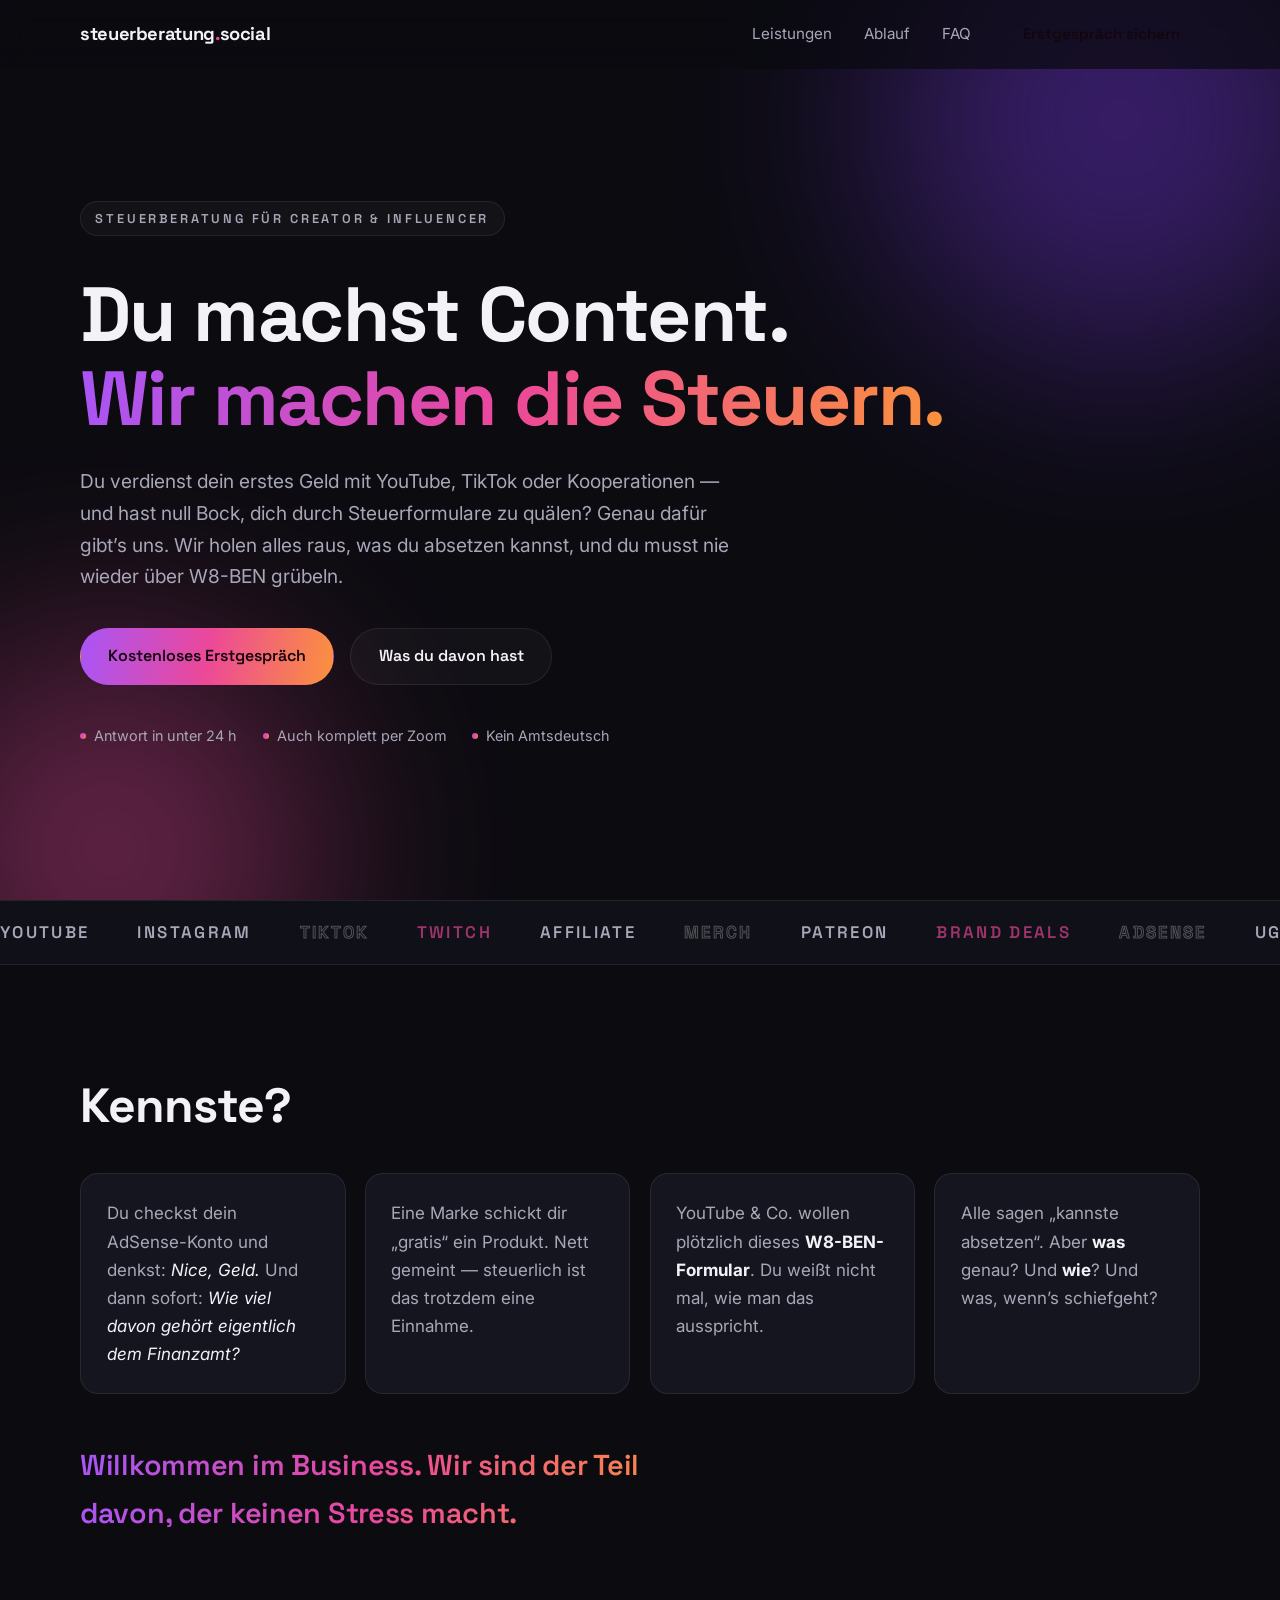
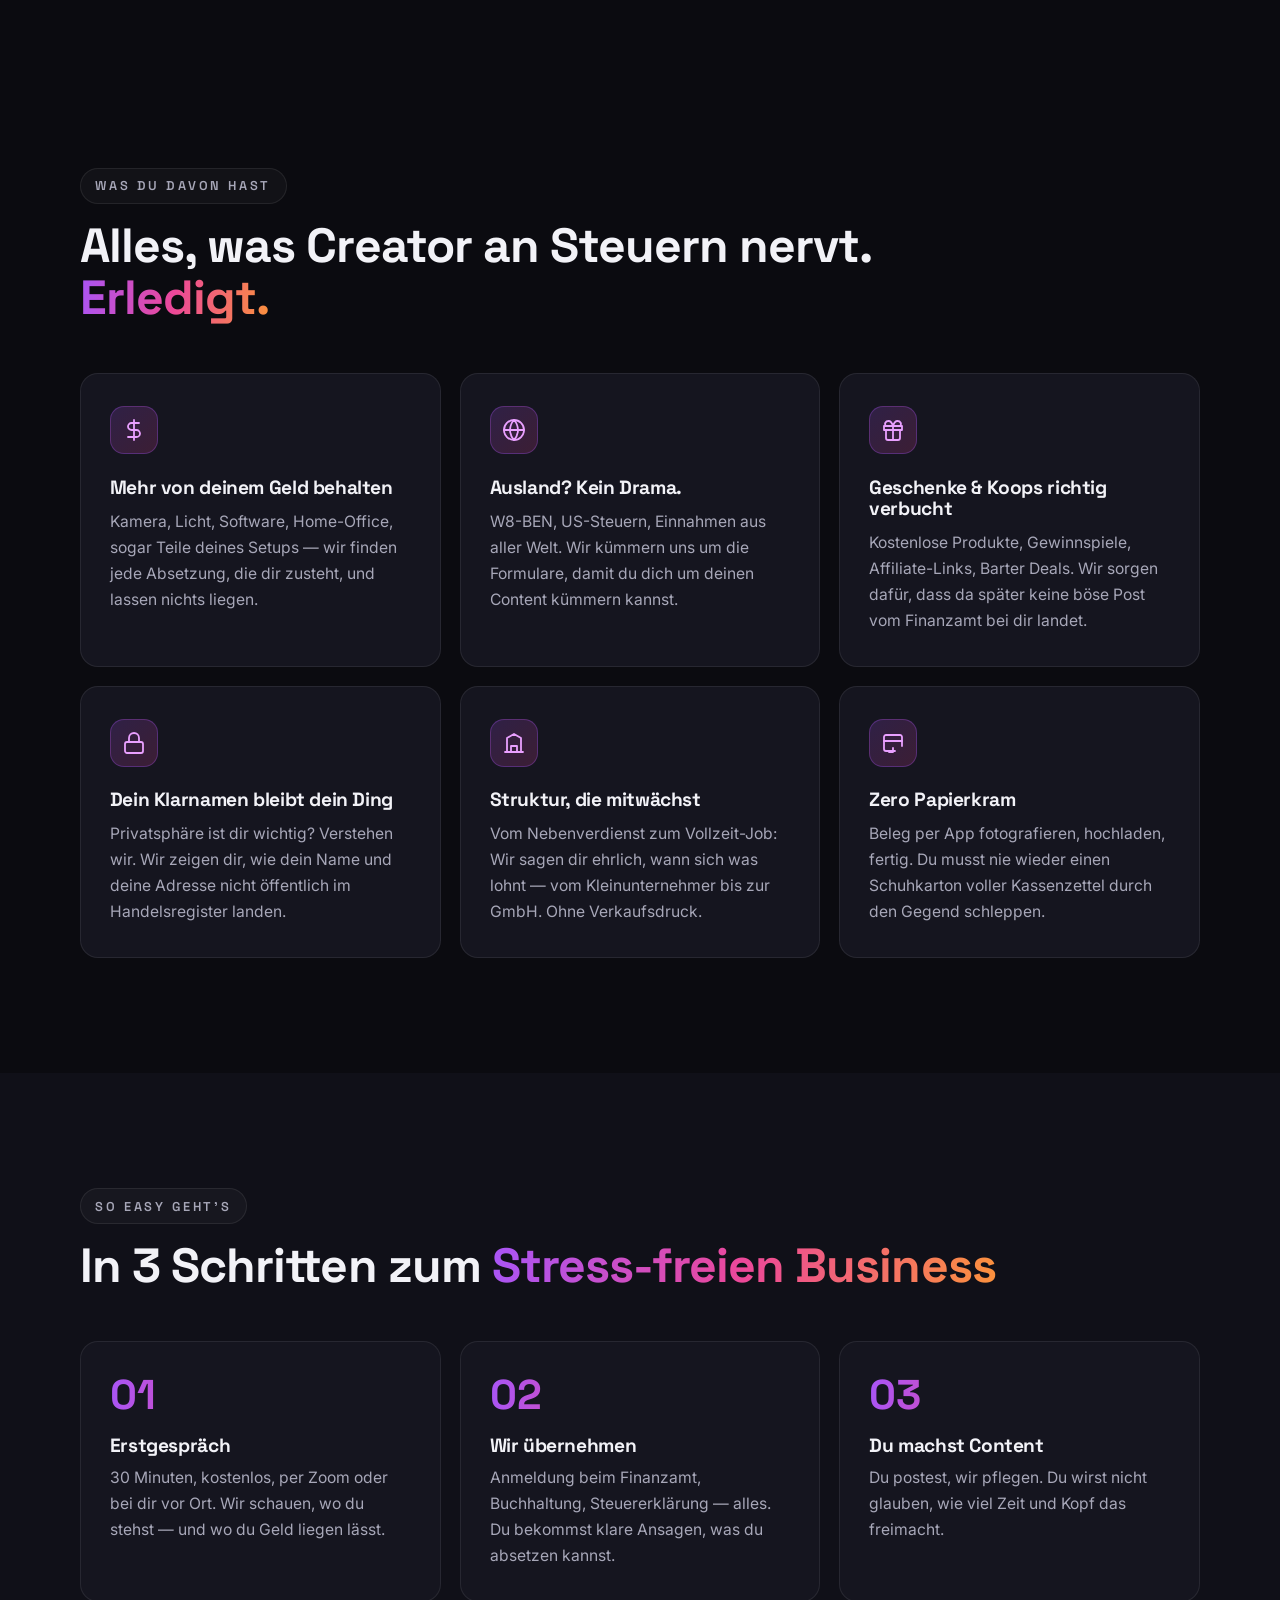
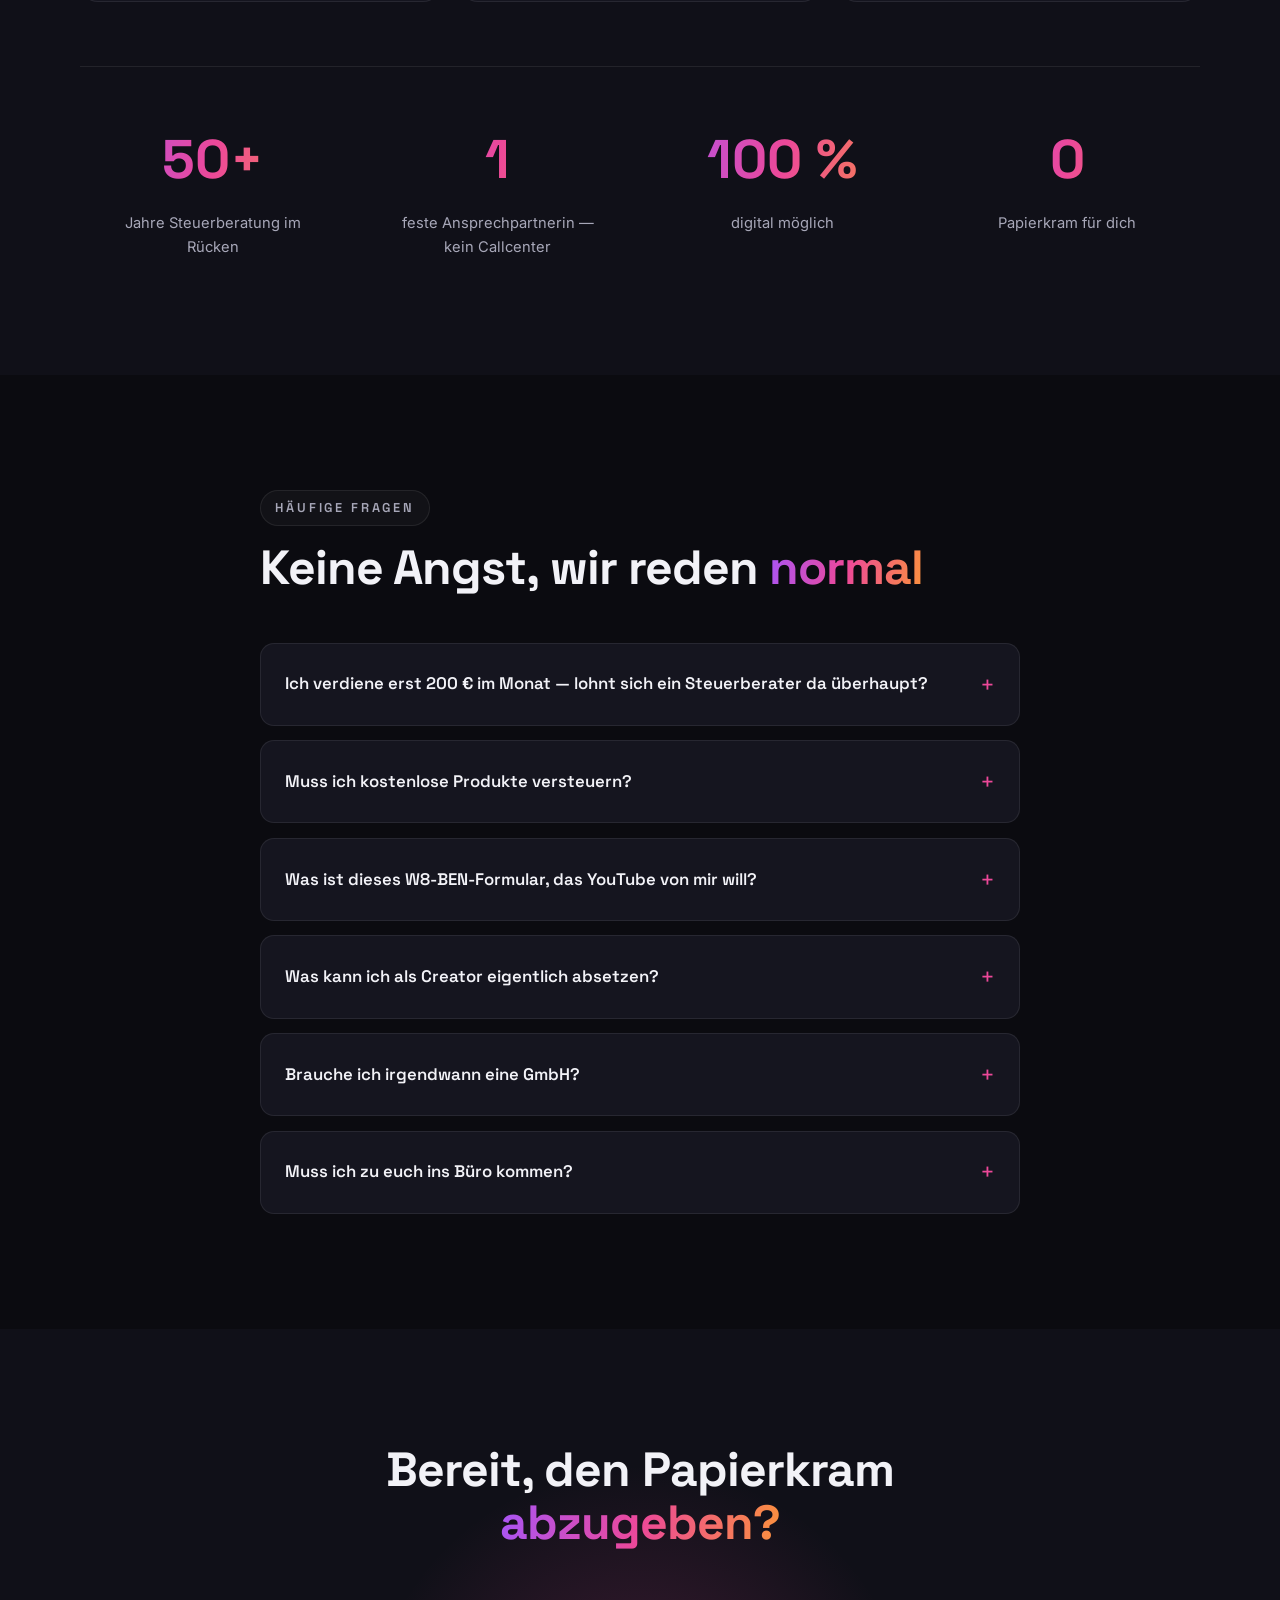
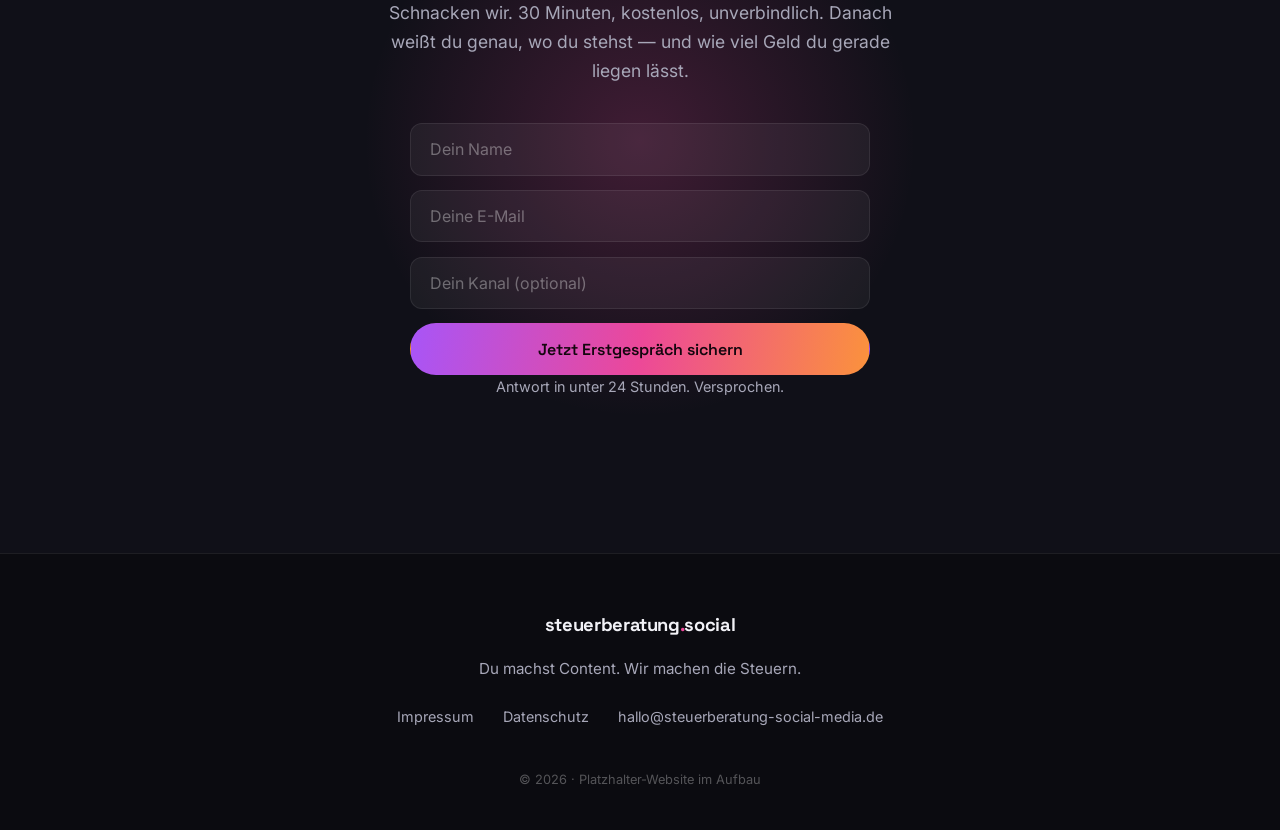
==== index.html @ efab1589 "Rewrite: moderne Landingpage für Creator-Steuerberatung (HTML/CSS/JS)" ====
<!DOCTYPE html>
<html lang="de">
<head>
  <meta charset="UTF-8">
  <meta name="viewport" content="width=device-width, initial-scale=1.0">
  <title>Steuerberatung für Creator & Influencer — steuerberatung.social</title>
  <meta name="description" content="Du machst Content, wir machen die Steuern. Steuerberatung für Influencer & Creator: Absetzungen, W8-BEN, Kooperationen, Geschenke — digital, ohne Amtsdeutsch.">
  <link rel="preconnect" href="https://fonts.googleapis.com">
  <link rel="preconnect" href="https://fonts.gstatic.com" crossorigin>
  <link href="https://fonts.googleapis.com/css2?family=Space+Grotesk:wght@400;500;600;700&family=Inter:wght@400;500;600&display=swap" rel="stylesheet">
  <link rel="stylesheet" href="css/style.css">
</head>
<body>

  <!-- ============ NAV ============ -->
  <header class="nav" id="top">
    <div class="container nav__inner">
      <a class="nav__logo" href="#top">steuerberatung<span class="dot">.</span>social</a>
      <nav class="nav__links" id="navLinks">
        <a href="#leistungen">Leistungen</a>
        <a href="#ablauf">Ablauf</a>
        <a href="#faq">FAQ</a>
        <a href="#kontakt" class="btn btn--small">Erstgespräch sichern</a>
      </nav>
      <button class="nav__burger" id="burger" aria-label="Menü öffnen" aria-expanded="false">
        <span></span><span></span><span></span>
      </button>
    </div>
  </header>

  <!-- ============ HERO ============ -->
  <section class="hero">
    <div class="hero__glow hero__glow--1" aria-hidden="true"></div>
    <div class="hero__glow hero__glow--2" aria-hidden="true"></div>
    <div class="container hero__inner">
      <p class="eyebrow reveal">Steuerberatung für Creator & Influencer</p>
      <h1 class="reveal" data-delay="1">Du machst Content.<br><span class="grad">Wir machen die Steuern.</span></h1>
      <p class="hero__sub reveal" data-delay="2">
        Du verdienst dein erstes Geld mit YouTube, TikTok oder Kooperationen — und hast null Bock,
        dich durch Steuerformulare zu quälen? Genau dafür gibt’s uns. Wir holen alles raus, was du
        absetzen kannst, und du musst nie wieder über W8-BEN grübeln.
      </p>
      <div class="hero__cta reveal" data-delay="3">
        <a href="#kontakt" class="btn btn--primary">Kostenloses Erstgespräch</a>
        <a href="#leistungen" class="btn btn--ghost">Was du davon hast</a>
      </div>
      <ul class="hero__trust reveal" data-delay="4">
        <li>Antwort in unter 24 h</li>
        <li>Auch komplett per Zoom</li>
        <li>Kein Amtsdeutsch</li>
      </ul>
    </div>
  </section>

  <!-- ============ MARQUEE ============ -->
  <div class="marquee" aria-hidden="true">
    <div class="marquee__track">
      <span>YouTube</span><span>Instagram</span><span>TikTok</span><span>Twitch</span><span>Affiliate</span><span>Merch</span><span>Patreon</span><span>Brand Deals</span><span>AdSense</span><span>UGC</span>
      <span>YouTube</span><span>Instagram</span><span>TikTok</span><span>Twitch</span><span>Affiliate</span><span>Merch</span><span>Patreon</span><span>Brand Deals</span><span>AdSense</span><span>UGC</span>
    </div>
  </div>

  <!-- ============ PAIN ============ -->
  <section class="section pain">
    <div class="container">
      <h2 class="reveal">Kennste?</h2>
      <div class="pain__grid">
        <div class="pain__item reveal">
          <p>Du checkst dein AdSense-Konto und denkst: <em>Nice, Geld.</em> Und dann sofort: <em>Wie viel davon gehört eigentlich dem Finanzamt?</em></p>
        </div>
        <div class="pain__item reveal" data-delay="1">
          <p>Eine Marke schickt dir „gratis“ ein Produkt. Nett gemeint — steuerlich ist das trotzdem eine Einnahme.</p>
        </div>
        <div class="pain__item reveal" data-delay="2">
          <p>YouTube & Co. wollen plötzlich dieses <strong>W8-BEN-Formular</strong>. Du weißt nicht mal, wie man das ausspricht.</p>
        </div>
        <div class="pain__item reveal" data-delay="3">
          <p>Alle sagen „kannste absetzen“. Aber <strong>was</strong> genau? Und <strong>wie</strong>? Und was, wenn’s schiefgeht?</p>
        </div>
      </div>
      <p class="pain__punch reveal">Willkommen im Business. Wir sind der Teil davon, der keinen Stress macht.</p>
    </div>
  </section>

  <!-- ============ LEISTUNGEN ============ -->
  <section class="section" id="leistungen">
    <div class="container">
      <p class="eyebrow reveal">Was du davon hast</p>
      <h2 class="reveal">Alles, was Creator an Steuern nervt.<br><span class="grad">Erledigt.</span></h2>
      <div class="cards">
        <article class="card reveal">
          <div class="card__icon">
            <svg viewBox="0 0 24 24" fill="none" stroke="currentColor" stroke-width="1.8" stroke-linecap="round" stroke-linejoin="round"><path d="M12 2v20M17 5H9.5a3.5 3.5 0 0 0 0 7h5a3.5 3.5 0 0 1 0 7H6"/></svg>
          </div>
          <h3>Mehr von deinem Geld behalten</h3>
          <p>Kamera, Licht, Software, Home-Office, sogar Teile deines Setups — wir finden jede Absetzung, die dir zusteht, und lassen nichts liegen.</p>
        </article>
        <article class="card reveal" data-delay="1">
          <div class="card__icon">
            <svg viewBox="0 0 24 24" fill="none" stroke="currentColor" stroke-width="1.8" stroke-linecap="round" stroke-linejoin="round"><circle cx="12" cy="12" r="10"/><path d="M2 12h20M12 2a15.3 15.3 0 0 1 4 10 15.3 15.3 0 0 1-4 10 15.3 15.3 0 0 1-4-10 15.3 15.3 0 0 1 4-10z"/></svg>
          </div>
          <h3>Ausland? Kein Drama.</h3>
          <p>W8-BEN, US-Steuern, Einnahmen aus aller Welt. Wir kümmern uns um die Formulare, damit du dich um deinen Content kümmern kannst.</p>
        </article>
        <article class="card reveal" data-delay="2">
          <div class="card__icon">
            <svg viewBox="0 0 24 24" fill="none" stroke="currentColor" stroke-width="1.8" stroke-linecap="round" stroke-linejoin="round"><rect x="3" y="8" width="18" height="4"/><path d="M5 12v8a2 2 0 0 0 2 2h10a2 2 0 0 0 2-2v-8M12 8v13M12 8s-1.5-5-4.5-5S3 6 5 8h7zM12 8s1.5-5 4.5-5S21 6 19 8h-7z"/></svg>
          </div>
          <h3>Geschenke & Koops richtig verbucht</h3>
          <p>Kostenlose Produkte, Gewinnspiele, Affiliate-Links, Barter Deals. Wir sorgen dafür, dass da später keine böse Post vom Finanzamt bei dir landet.</p>
        </article>
        <article class="card reveal" data-delay="1">
          <div class="card__icon">
            <svg viewBox="0 0 24 24" fill="none" stroke="currentColor" stroke-width="1.8" stroke-linecap="round" stroke-linejoin="round"><rect x="3" y="11" width="18" height="11" rx="2"/><path d="M7 11V7a5 5 0 0 1 10 0v4"/></svg>
          </div>
          <h3>Dein Klarnamen bleibt dein Ding</h3>
          <p>Privatsphäre ist dir wichtig? Verstehen wir. Wir zeigen dir, wie dein Name und deine Adresse nicht öffentlich im Handelsregister landen.</p>
        </article>
        <article class="card reveal" data-delay="2">
          <div class="card__icon">
            <svg viewBox="0 0 24 24" fill="none" stroke="currentColor" stroke-width="1.8" stroke-linecap="round" stroke-linejoin="round"><path d="M3 21h18M5 21V7l7-4 7 4v14M9 21v-6h6v6"/></svg>
          </div>
          <h3>Struktur, die mitwächst</h3>
          <p>Vom Nebenverdienst zum Vollzeit-Job: Wir sagen dir ehrlich, wann sich was lohnt — vom Kleinunternehmer bis zur GmbH. Ohne Verkaufsdruck.</p>
        </article>
        <article class="card reveal" data-delay="3">
          <div class="card__icon">
            <svg viewBox="0 0 24 24" fill="none" stroke="currentColor" stroke-width="1.8" stroke-linecap="round" stroke-linejoin="round"><path d="M21 15V6a2 2 0 0 0-2-2H5a2 2 0 0 0-2 2v12a2 2 0 0 0 2 2h9"/><path d="M3 10h18M8 21h4M12 17v4"/></svg>
          </div>
          <h3>Zero Papierkram</h3>
          <p>Beleg per App fotografieren, hochladen, fertig. Du musst nie wieder einen Schuhkarton voller Kassenzettel durch den Gegend schleppen.</p>
        </article>
      </div>
    </div>
  </section>

  <!-- ============ ABLAUF ============ -->
  <section class="section section--alt" id="ablauf">
    <div class="container">
      <p class="eyebrow reveal">So easy geht’s</p>
      <h2 class="reveal">In 3 Schritten zum <span class="grad">Stress-freien Business</span></h2>
      <div class="steps">
        <div class="step reveal">
          <span class="step__num">01</span>
          <h3>Erstgespräch</h3>
          <p>30 Minuten, kostenlos, per Zoom oder bei dir vor Ort. Wir schauen, wo du stehst — und wo du Geld liegen lässt.</p>
        </div>
        <div class="step reveal" data-delay="1">
          <span class="step__num">02</span>
          <h3>Wir übernehmen</h3>
          <p>Anmeldung beim Finanzamt, Buchhaltung, Steuererklärung — alles. Du bekommst klare Ansagen, was du absetzen kannst.</p>
        </div>
        <div class="step reveal" data-delay="2">
          <span class="step__num">03</span>
          <h3>Du machst Content</h3>
          <p>Du postest, wir pflegen. Du wirst nicht glauben, wie viel Zeit und Kopf das freimacht.</p>
        </div>
      </div>
      <div class="stats reveal">
        <div class="stat"><span class="stat__num">50+</span><span class="stat__label">Jahre Steuerberatung im Rücken</span></div>
        <div class="stat"><span class="stat__num">1</span><span class="stat__label">feste Ansprechpartnerin — kein Callcenter</span></div>
        <div class="stat"><span class="stat__num">100&nbsp;%</span><span class="stat__label">digital möglich</span></div>
        <div class="stat"><span class="stat__num">0</span><span class="stat__label">Papierkram für dich</span></div>
      </div>
    </div>
  </section>

  <!-- ============ FAQ ============ -->
  <section class="section" id="faq">
    <div class="container container--narrow">
      <p class="eyebrow reveal">Häufige Fragen</p>
      <h2 class="reveal">Keine Angst, wir reden <span class="grad">normal</span></h2>
      <div class="faq">
        <details class="faq__item reveal">
          <summary>Ich verdiene erst 200&nbsp;€ im Monat — lohnt sich ein Steuerberater da überhaupt?</summary>
          <div class="faq__answer"><p>Ehrlich? Wenn’s nur ums Geld geht: noch nicht zwingend. Aber genau JETZT legst du die Basis — was Einnahme ist, was du absetzt, wie du Belege sammelst. Die meisten zahlen später teuer für Fehler aus der Anfangszeit. Im kostenlosen Erstgespräch sagen wir dir, ob es sich für dich lohnt. Versprochen: kein Verkaufsdruck.</p></div>
        </details>
        <details class="faq__item reveal" data-delay="1">
          <summary>Muss ich kostenlose Produkte versteuern?</summary>
          <div class="faq__answer"><p>Kurze Antwort: Ja, oft. Was dir Marken schicken, ist steuerlich meist eine Einnahme — auch wenn kein Geld geflossen ist. Wie du das sauber verbuchst und welche Deals du so gestaltest, dass du drum herumkommst, ist genau unser Job.</p></div>
        </details>
        <details class="faq__item reveal" data-delay="2">
          <summary>Was ist dieses W8-BEN-Formular, das YouTube von mir will?</summary>
          <div class="faq__answer"><p>Ein US-Steuerformular, damit dir in den USA nicht zu viel Steuern auf deine Einnahmen abgezogen werden. Klingt kompliziert, ist es auch — zumindest einmal. Danach erledigen wir das für dich. Du musst nie wieder dran denken.</p></div>
        </details>
        <details class="faq__item reveal" data-delay="3">
          <summary>Was kann ich als Creator eigentlich absetzen?</summary>
          <div class="faq__answer"><p>Mehr als du denkst: Kamera, Mikro, Licht, PC, Software, Handyvertrag, Home-Office, Weiterbildungen, Fahrten zu Shootings, teils sogar Outfits und Reisen, wenn sie fürs Business sind. Wir sagen dir, was geht — und legen es so an, dass es bei einer Prüfung standhält.</p></div>
        </details>
        <details class="faq__item reveal" data-delay="4">
          <summary>Brauche ich irgendwann eine GmbH?</summary>
          <div class="faq__answer"><p>Kommt drauf an. Ab einem bestimmten Gewinn spart eine GmbH richtig Steuern — davor ist sie nur teuerer Verwaltungsaufwand. Wir rechnen das für dich durch und sagen dir ehrlich, wann der Zeitpunkt gekommen ist. Keine Panik, kein Overengineering.</p></div>
        </details>
        <details class="faq__item reveal" data-delay="5">
          <summary>Muss ich zu euch ins Büro kommen?</summary>
          <div class="faq__answer"><p>Nö. Alles läuft digital: Video-Calls, App, Uploads. Wenn du persönlich reden willst, gerne — per Zoom oder bei einem Kaffee. Wie es dir am liebsten ist.</p></div>
        </details>
      </div>
    </div>
  </section>

  <!-- ============ CTA ============ -->
  <section class="section cta" id="kontakt">
    <div class="cta__glow" aria-hidden="true"></div>
    <div class="container container--narrow cta__inner">
      <h2 class="reveal">Bereit, den Papierkram <span class="grad">abzugeben?</span></h2>
      <p class="reveal" data-delay="1">Schnacken wir. 30 Minuten, kostenlos, unverbindlich. Danach weißt du genau, wo du stehst — und wie viel Geld du gerade liegen lässt.</p>
      <form class="cta__form reveal" data-delay="2" action="#" method="post">
        <input type="text" name="name" placeholder="Dein Name" required>
        <input type="email" name="email" placeholder="Deine E-Mail" required>
        <input type="text" name="kanal" placeholder="Dein Kanal (optional)">
        <button type="submit" class="btn btn--primary btn--full">Jetzt Erstgespräch sichern</button>
      </form>
      <p class="cta__micro reveal" data-delay="3">Antwort in unter 24 Stunden. Versprochen.</p>
    </div>
  </section>

  <!-- ============ FOOTER ============ -->
  <footer class="footer">
    <div class="container footer__inner">
      <a class="nav__logo" href="#top">steuerberatung<span class="dot">.</span>social</a>
      <p class="footer__tag">Du machst Content. Wir machen die Steuern.</p>
      <nav class="footer__links">
        <a href="impressum.html">Impressum</a>
        <a href="datenschutz.html">Datenschutz</a>
        <a href="mailto:hallo@steuerberatung-social-media.de">hallo@steuerberatung-social-media.de</a>
      </nav>
      <p class="footer__note">© 2026 · Platzhalter-Website im Aufbau</p>
    </div>
  </footer>

  <script src="js/main.js"></script>
</body>
</html>
---- css/style.css ----
/* ============================================================
   steuerberatung.social — Dark, modern, creator-focused
   ============================================================ */

:root {
  --bg: #0b0b10;
  --bg-alt: #101018;
  --surface: #15151f;
  --border: rgba(255, 255, 255, 0.08);
  --text: #f2f2f7;
  --text-dim: #a7a7b8;
  --grad: linear-gradient(100deg, #a855f7 0%, #ec4899 50%, #fb923c 100%);
  --radius: 18px;
  --font-display: "Space Grotesk", system-ui, sans-serif;
  --font-body: "Inter", system-ui, sans-serif;
}

* { margin: 0; padding: 0; box-sizing: border-box; }

html { scroll-behavior: smooth; }

body {
  background: var(--bg);
  color: var(--text);
  font-family: var(--font-body);
  font-size: 1.0625rem;
  line-height: 1.65;
  -webkit-font-smoothing: antialiased;
  overflow-x: hidden;
}

h1, h2, h3 {
  font-family: var(--font-display);
  line-height: 1.1;
  letter-spacing: -0.02em;
}

img, svg { display: block; }
a { color: inherit; }

.container {
  width: min(1120px, 92%);
  margin-inline: auto;
}

.container--narrow {
  width: min(760px, 92%);
}

.section {
  padding: clamp(4.5rem, 9vw, 8rem) 0;
  position: relative;
}

.section--alt { background: var(--bg-alt); }

.eyebrow {
  display: inline-block;
  font-family: var(--font-display);
  font-size: 0.8rem;
  font-weight: 600;
  text-transform: uppercase;
  letter-spacing: 0.22em;
  color: var(--text-dim);
  margin-bottom: 1rem;
  padding: 0.4rem 0.9rem;
  border: 1px solid var(--border);
  border-radius: 999px;
  background: rgba(255, 255, 255, 0.03);
}

h2 {
  font-size: clamp(1.9rem, 4.5vw, 3rem);
  margin-bottom: 3rem;
}

.grad {
  background: var(--grad);
  -webkit-background-clip: text;
  background-clip: text;
  color: transparent;
}

/* ---------- Buttons ---------- */

.btn {
  display: inline-flex;
  align-items: center;
  justify-content: center;
  font-family: var(--font-display);
  font-weight: 600;
  font-size: 1rem;
  text-decoration: none;
  padding: 0.9rem 1.7rem;
  border-radius: 999px;
  border: 1px solid transparent;
  cursor: pointer;
  transition: transform 0.25s ease, box-shadow 0.25s ease, background 0.25s ease;
  white-space: nowrap;
}

.btn--primary {
  background: var(--grad);
  color: #14060e;
}

.btn--primary:hover {
  transform: translateY(-2px);
  box-shadow: 0 10px 32px rgba(236, 72, 153, 0.35);
}

.btn--ghost {
  border-color: var(--border);
  color: var(--text);
  background: rgba(255, 255, 255, 0.03);
}

.btn--ghost:hover {
  border-color: rgba(255, 255, 255, 0.25);
  transform: translateY(-2px);
}

.btn--small {
  padding: 0.55rem 1.2rem;
  font-size: 0.9rem;
}

.btn--full { width: 100%; }

/* ---------- Nav ---------- */

.nav {
  position: fixed;
  inset: 0 0 auto 0;
  z-index: 100;
  backdrop-filter: blur(14px);
  -webkit-backdrop-filter: blur(14px);
  background: rgba(11, 11, 16, 0.72);
  border-bottom: 1px solid transparent;
  transition: border-color 0.3s ease;
}

.nav.scrolled { border-bottom-color: var(--border); }

.nav__inner {
  display: flex;
  align-items: center;
  justify-content: space-between;
  height: 68px;
}

.nav__logo {
  font-family: var(--font-display);
  font-weight: 700;
  font-size: 1.15rem;
  text-decoration: none;
  letter-spacing: -0.02em;
}

.nav__logo .dot { color: #ec4899; }

.nav__links {
  display: flex;
  align-items: center;
  gap: 2rem;
}

.nav__links a {
  text-decoration: none;
  color: var(--text-dim);
  font-size: 0.95rem;
  transition: color 0.2s ease;
}

.nav__links a:hover { color: var(--text); }

.nav__links a.btn { color: #14060e; }
.nav__links a.btn:hover { color: #14060e; }

.nav__burger {
  display: none;
  flex-direction: column;
  gap: 5px;
  background: none;
  border: 0;
  cursor: pointer;
  padding: 8px;
}

.nav__burger span {
  width: 24px;
  height: 2px;
  background: var(--text);
  border-radius: 2px;
  transition: transform 0.3s ease, opacity 0.3s ease;
}

.nav__burger.open span:nth-child(1) { transform: translateY(7px) rotate(45deg); }
.nav__burger.open span:nth-child(2) { opacity: 0; }
.nav__burger.open span:nth-child(3) { transform: translateY(-7px) rotate(-45deg); }

/* ---------- Hero ---------- */

.hero {
  min-height: 100svh;
  display: flex;
  align-items: center;
  position: relative;
  padding: 8rem 0 5rem;
  overflow: hidden;
}

.hero__glow {
  position: absolute;
  border-radius: 50%;
  filter: blur(110px);
  opacity: 0.4;
  pointer-events: none;
  animation: float 14s ease-in-out infinite alternate;
}

.hero__glow--1 {
  width: 480px;
  height: 480px;
  background: #7c3aed;
  top: -120px;
  right: -80px;
}

.hero__glow--2 {
  width: 420px;
  height: 420px;
  background: #ec4899;
  bottom: -160px;
  left: -100px;
  animation-delay: -7s;
}

@keyframes float {
  from { transform: translate(0, 0) scale(1); }
  to   { transform: translate(40px, -40px) scale(1.12); }
}

.hero__inner { position: relative; }

.hero h1 {
  font-size: clamp(2.6rem, 7vw, 4.8rem);
  margin: 1.2rem 0 1.6rem;
}

.hero__sub {
  max-width: 56ch;
  color: var(--text-dim);
  font-size: clamp(1.05rem, 2vw, 1.2rem);
  margin-bottom: 2.2rem;
}

.hero__cta {
  display: flex;
  flex-wrap: wrap;
  gap: 1rem;
  margin-bottom: 2.4rem;
}

.hero__trust {
  display: flex;
  flex-wrap: wrap;
  gap: 0.6rem 1.6rem;
  list-style: none;
  color: var(--text-dim);
  font-size: 0.9rem;
}

.hero__trust li {
  display: flex;
  align-items: center;
  gap: 0.5rem;
}

.hero__trust li::before {
  content: "";
  width: 6px;
  height: 6px;
  border-radius: 50%;
  background: var(--grad);
  flex-shrink: 0;
}

/* ---------- Marquee ---------- */

.marquee {
  border-block: 1px solid var(--border);
  padding: 1.1rem 0;
  overflow: hidden;
  background: var(--bg-alt);
}

.marquee__track {
  display: flex;
  gap: 3rem;
  width: max-content;
  animation: scroll 28s linear infinite;
}

.marquee__track span {
  font-family: var(--font-display);
  font-weight: 600;
  font-size: 1.05rem;
  text-transform: uppercase;
  letter-spacing: 0.14em;
  color: var(--text-dim);
  white-space: nowrap;
}

.marquee__track span:nth-child(3n) { color: transparent; -webkit-text-stroke: 1px rgba(255, 255, 255, 0.28); }
.marquee__track span:nth-child(4n) { color: rgba(236, 72, 153, 0.65); -webkit-text-stroke: 0; }

@keyframes scroll {
  to { transform: translateX(-50%); }
}

/* ---------- Pain ---------- */

.pain h2 { margin-bottom: 2.5rem; }

.pain__grid {
  display: grid;
  grid-template-columns: repeat(auto-fit, minmax(260px, 1fr));
  gap: 1.2rem;
}

.pain__item {
  background: var(--surface);
  border: 1px solid var(--border);
  border-radius: var(--radius);
  padding: 1.6rem;
  transition: transform 0.3s ease, border-color 0.3s ease;
}

.pain__item:hover {
  transform: translateY(-4px);
  border-color: rgba(236, 72, 153, 0.35);
}

.pain__item p { color: var(--text-dim); }
.pain__item em { color: var(--text); font-style: italic; }
.pain__item strong { color: var(--text); }

.pain__punch {
  margin-top: 3rem;
  font-family: var(--font-display);
  font-size: clamp(1.3rem, 3vw, 1.8rem);
  font-weight: 600;
  letter-spacing: -0.01em;
  max-width: 32ch;
  background: var(--grad);
  -webkit-background-clip: text;
  background-clip: text;
  color: transparent;
}

/* ---------- Cards (Leistungen) ---------- */

.cards {
  display: grid;
  grid-template-columns: repeat(auto-fit, minmax(300px, 1fr));
  gap: 1.2rem;
}

.card {
  background: var(--surface);
  border: 1px solid var(--border);
  border-radius: var(--radius);
  padding: 2rem 1.8rem;
  transition: transform 0.3s ease, border-color 0.3s ease, box-shadow 0.3s ease;
}

.card:hover {
  transform: translateY(-6px);
  border-color: rgba(168, 85, 247, 0.45);
  box-shadow: 0 18px 44px rgba(0, 0, 0, 0.45);
}

.card__icon {
  width: 48px;
  height: 48px;
  border-radius: 14px;
  display: grid;
  place-items: center;
  background: linear-gradient(135deg, rgba(168, 85, 247, 0.18), rgba(236, 72, 153, 0.18));
  border: 1px solid rgba(168, 85, 247, 0.3);
  margin-bottom: 1.4rem;
}

.card__icon svg { width: 24px; height: 24px; color: #e9a0ff; }

.card h3 {
  font-size: 1.2rem;
  margin-bottom: 0.7rem;
}

.card p { color: var(--text-dim); font-size: 0.98rem; }

/* ---------- Steps ---------- */

.steps {
  display: grid;
  grid-template-columns: repeat(auto-fit, minmax(260px, 1fr));
  gap: 1.2rem;
  margin-bottom: 4rem;
}

.step {
  position: relative;
  padding: 2rem 1.8rem;
  border-radius: var(--radius);
  background: var(--surface);
  border: 1px solid var(--border);
  transition: transform 0.3s ease, border-color 0.3s ease;
}

.step:hover {
  transform: translateY(-4px);
  border-color: rgba(251, 146, 60, 0.4);
}

.step__num {
  display: block;
  font-family: var(--font-display);
  font-size: 2.6rem;
  font-weight: 700;
  line-height: 1;
  margin-bottom: 1.2rem;
  background: var(--grad);
  -webkit-background-clip: text;
  background-clip: text;
  color: transparent;
}

.step h3 { font-size: 1.2rem; margin-bottom: 0.6rem; }
.step p { color: var(--text-dim); font-size: 0.98rem; }

/* ---------- Stats ---------- */

.stats {
  display: grid;
  grid-template-columns: repeat(auto-fit, minmax(180px, 1fr));
  gap: 1.2rem;
  padding-top: 3rem;
  border-top: 1px solid var(--border);
}

.stat { text-align: center; }

.stat__num {
  display: block;
  font-family: var(--font-display);
  font-size: clamp(2.4rem, 5vw, 3.4rem);
  font-weight: 700;
  background: var(--grad);
  -webkit-background-clip: text;
  background-clip: text;
  color: transparent;
}

.stat__label {
  display: block;
  margin-top: 0.4rem;
  color: var(--text-dim);
  font-size: 0.92rem;
  max-width: 22ch;
  margin-inline: auto;
}

/* ---------- FAQ ---------- */

.faq { display: grid; gap: 0.9rem; }

.faq__item {
  background: var(--surface);
  border: 1px solid var(--border);
  border-radius: 14px;
  overflow: hidden;
  transition: border-color 0.3s ease;
}

.faq__item[open] { border-color: rgba(236, 72, 153, 0.4); }

.faq__item summary {
  list-style: none;
  cursor: pointer;
  padding: 1.3rem 1.5rem;
  font-family: var(--font-display);
  font-weight: 600;
  font-size: 1.05rem;
  display: flex;
  justify-content: space-between;
  align-items: center;
  gap: 1rem;
  user-select: none;
}

.faq__item summary::-webkit-details-marker { display: none; }

.faq__item summary::after {
  content: "+";
  font-size: 1.5rem;
  font-weight: 400;
  color: #ec4899;
  flex-shrink: 0;
  transition: transform 0.3s ease;
}

.faq__item[open] summary::after { transform: rotate(45deg); }

.faq__answer {
  padding: 0 1.5rem 1.4rem;
  color: var(--text-dim);
  font-size: 0.98rem;
}

/* ---------- CTA ---------- */

.cta {
  text-align: center;
  background: var(--bg-alt);
  overflow: hidden;
}

.cta__glow {
  position: absolute;
  width: 600px;
  height: 600px;
  border-radius: 50%;
  background: radial-gradient(circle, rgba(236, 72, 153, 0.22), transparent 65%);
  top: 50%;
  left: 50%;
  transform: translate(-50%, -50%);
  pointer-events: none;
}

.cta__inner { position: relative; }

.cta p {
  color: var(--text-dim);
  max-width: 48ch;
  margin: 0 auto 2.4rem;
  font-size: 1.1rem;
}

.cta__form {
  display: grid;
  gap: 0.9rem;
  max-width: 460px;
  margin-inline: auto;
}

.cta__form input {
  background: rgba(255, 255, 255, 0.05);
  border: 1px solid var(--border);
  border-radius: 12px;
  padding: 0.95rem 1.2rem;
  color: var(--text);
  font-family: var(--font-body);
  font-size: 1rem;
  transition: border-color 0.25s ease;
}

.cta__form input::placeholder { color: rgba(255, 255, 255, 0.35); }

.cta__form input:focus {
  outline: none;
  border-color: #ec4899;
}

.cta__micro {
  margin-top: 1.4rem;
  font-size: 0.9rem !important;
}

/* ---------- Footer ---------- */

.footer {
  border-top: 1px solid var(--border);
  padding: 3.5rem 0 2.5rem;
}

.footer__inner {
  display: grid;
  gap: 1rem;
  justify-items: center;
  text-align: center;
}

.footer__tag { color: var(--text-dim); font-size: 0.95rem; }

.footer__links {
  display: flex;
  flex-wrap: wrap;
  gap: 0.6rem 1.8rem;
  justify-content: center;
  margin-top: 0.5rem;
}

.footer__links a {
  color: var(--text-dim);
  text-decoration: none;
  font-size: 0.9rem;
  transition: color 0.2s ease;
}

.footer__links a:hover { color: var(--text); }

.footer__note {
  margin-top: 1.5rem;
  color: rgba(255, 255, 255, 0.3);
  font-size: 0.8rem;
}

/* ---------- Legal placeholder pages ---------- */

.legal h1 { font-size: 2.2rem; margin: 1.5rem 0 1.2rem; }
.legal h2 { font-size: 1.3rem; margin: 2.2rem 0 0.8rem; }
.legal p, .legal li { color: var(--text-dim); margin-bottom: 0.8rem; }
.legal { padding-top: 8rem; min-height: 70vh; }

/* ---------- Reveal animation ---------- */

.reveal {
  opacity: 0;
  transform: translateY(26px);
  transition: opacity 0.7s cubic-bezier(0.2, 0.6, 0.2, 1), transform 0.7s cubic-bezier(0.2, 0.6, 0.2, 1);
}

.reveal.visible {
  opacity: 1;
  transform: none;
}

.reveal[data-delay="1"] { transition-delay: 0.1s; }
.reveal[data-delay="2"] { transition-delay: 0.2s; }
.reveal[data-delay="3"] { transition-delay: 0.3s; }
.reveal[data-delay="4"] { transition-delay: 0.4s; }
.reveal[data-delay="5"] { transition-delay: 0.5s; }

/* ---------- Responsive ---------- */

@media (max-width: 720px) {
  .nav__burger { display: flex; }

  .nav__links {
    position: fixed;
    inset: 68px 0 auto 0;
    flex-direction: column;
    align-items: stretch;
    gap: 0;
    background: rgba(11, 11, 16, 0.97);
    backdrop-filter: blur(16px);
    border-bottom: 1px solid var(--border);
    padding: 1rem 4%;
    transform: translateY(-12px);
    opacity: 0;
    pointer-events: none;
    transition: transform 0.3s ease, opacity 0.3s ease;
  }

  .nav__links.open {
    transform: translateY(0);
    opacity: 1;
    pointer-events: auto;
  }

  .nav__links a {
    padding: 1rem 0.4rem;
    border-bottom: 1px solid var(--border);
    font-size: 1.05rem;
  }

  .nav__links a:last-child {
    border-bottom: 0;
    margin-top: 0.8rem;
    text-align: center;
  }

  .hero { padding-top: 7rem; }

  .hero__cta .btn { width: 100%; }
}

/* ---------- Reduced motion ---------- */

@media (prefers-reduced-motion: reduce) {
  html { scroll-behavior: auto; }

  .reveal {
    opacity: 1;
    transform: none;
    transition: none;
  }

  .marquee__track { animation: none; }
  .hero__glow { animation: none; }

  .btn, .card, .step, .pain__item { transition: none; }
}
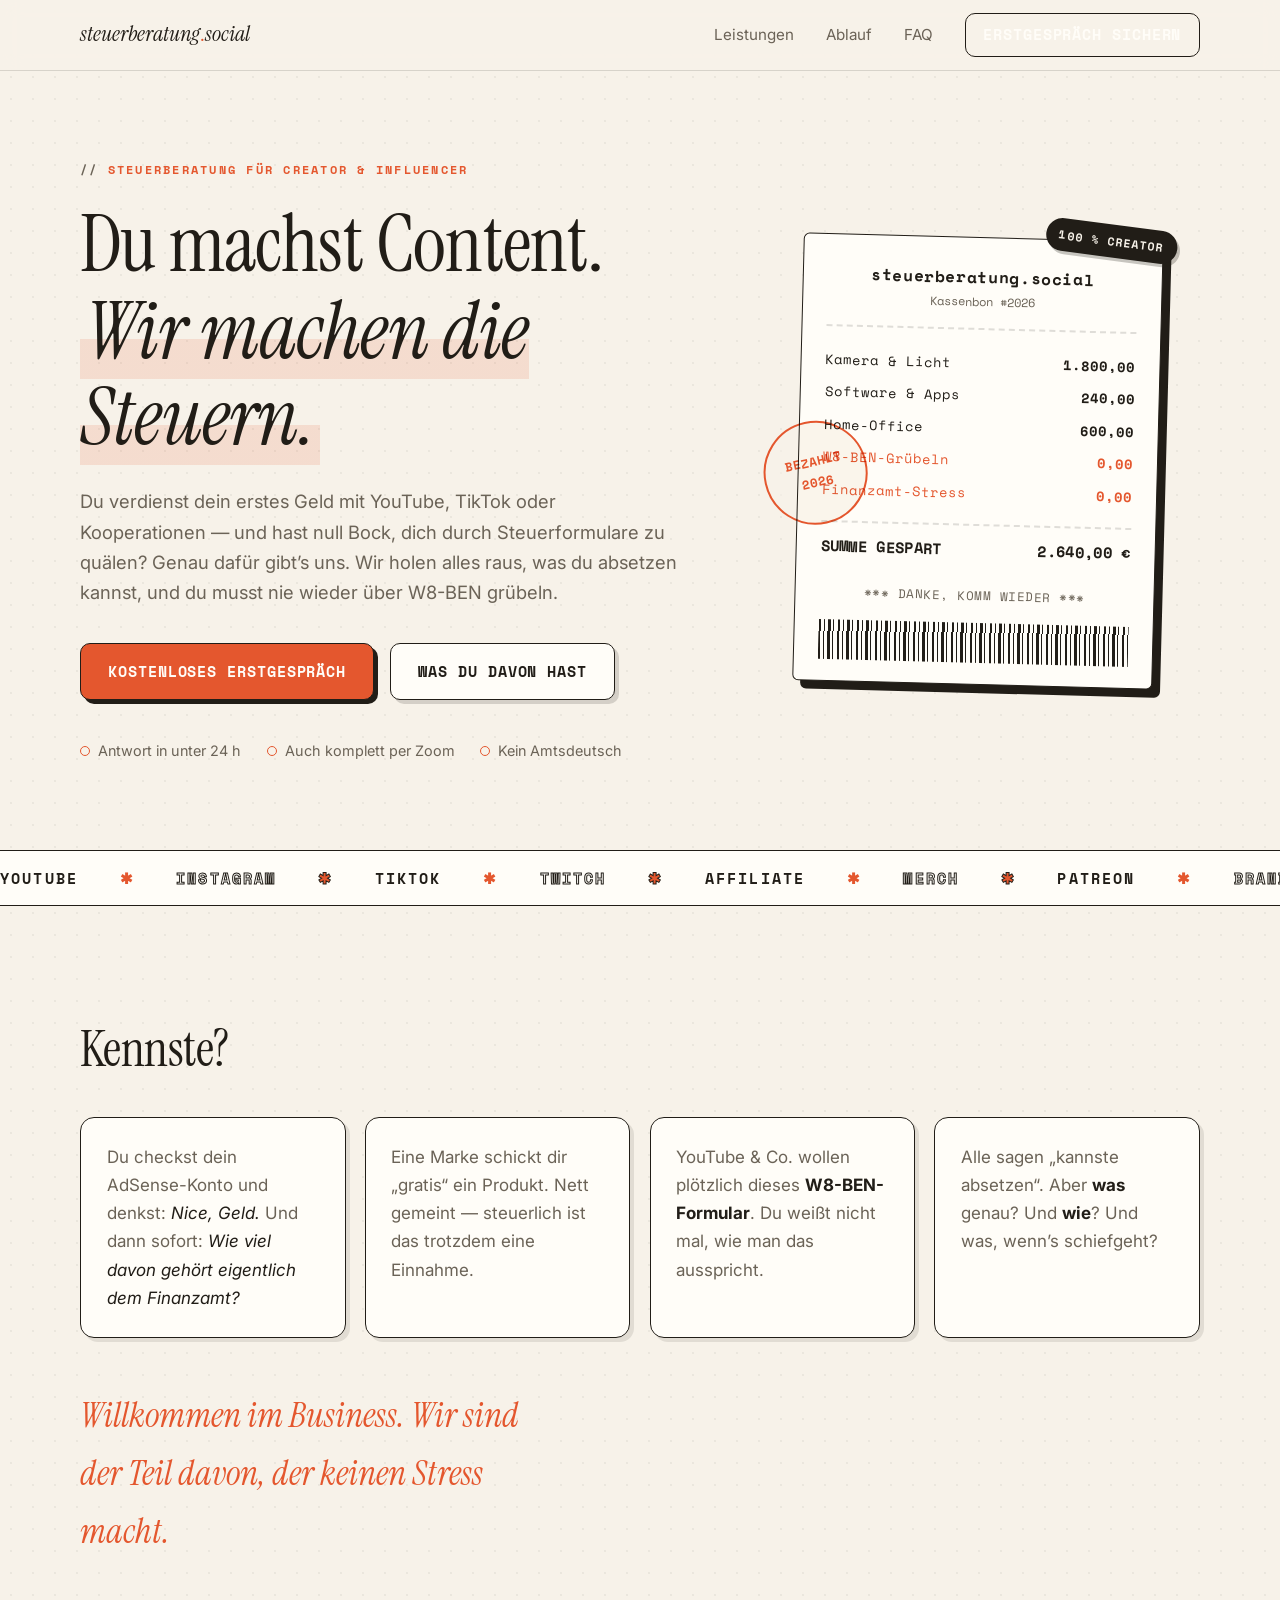
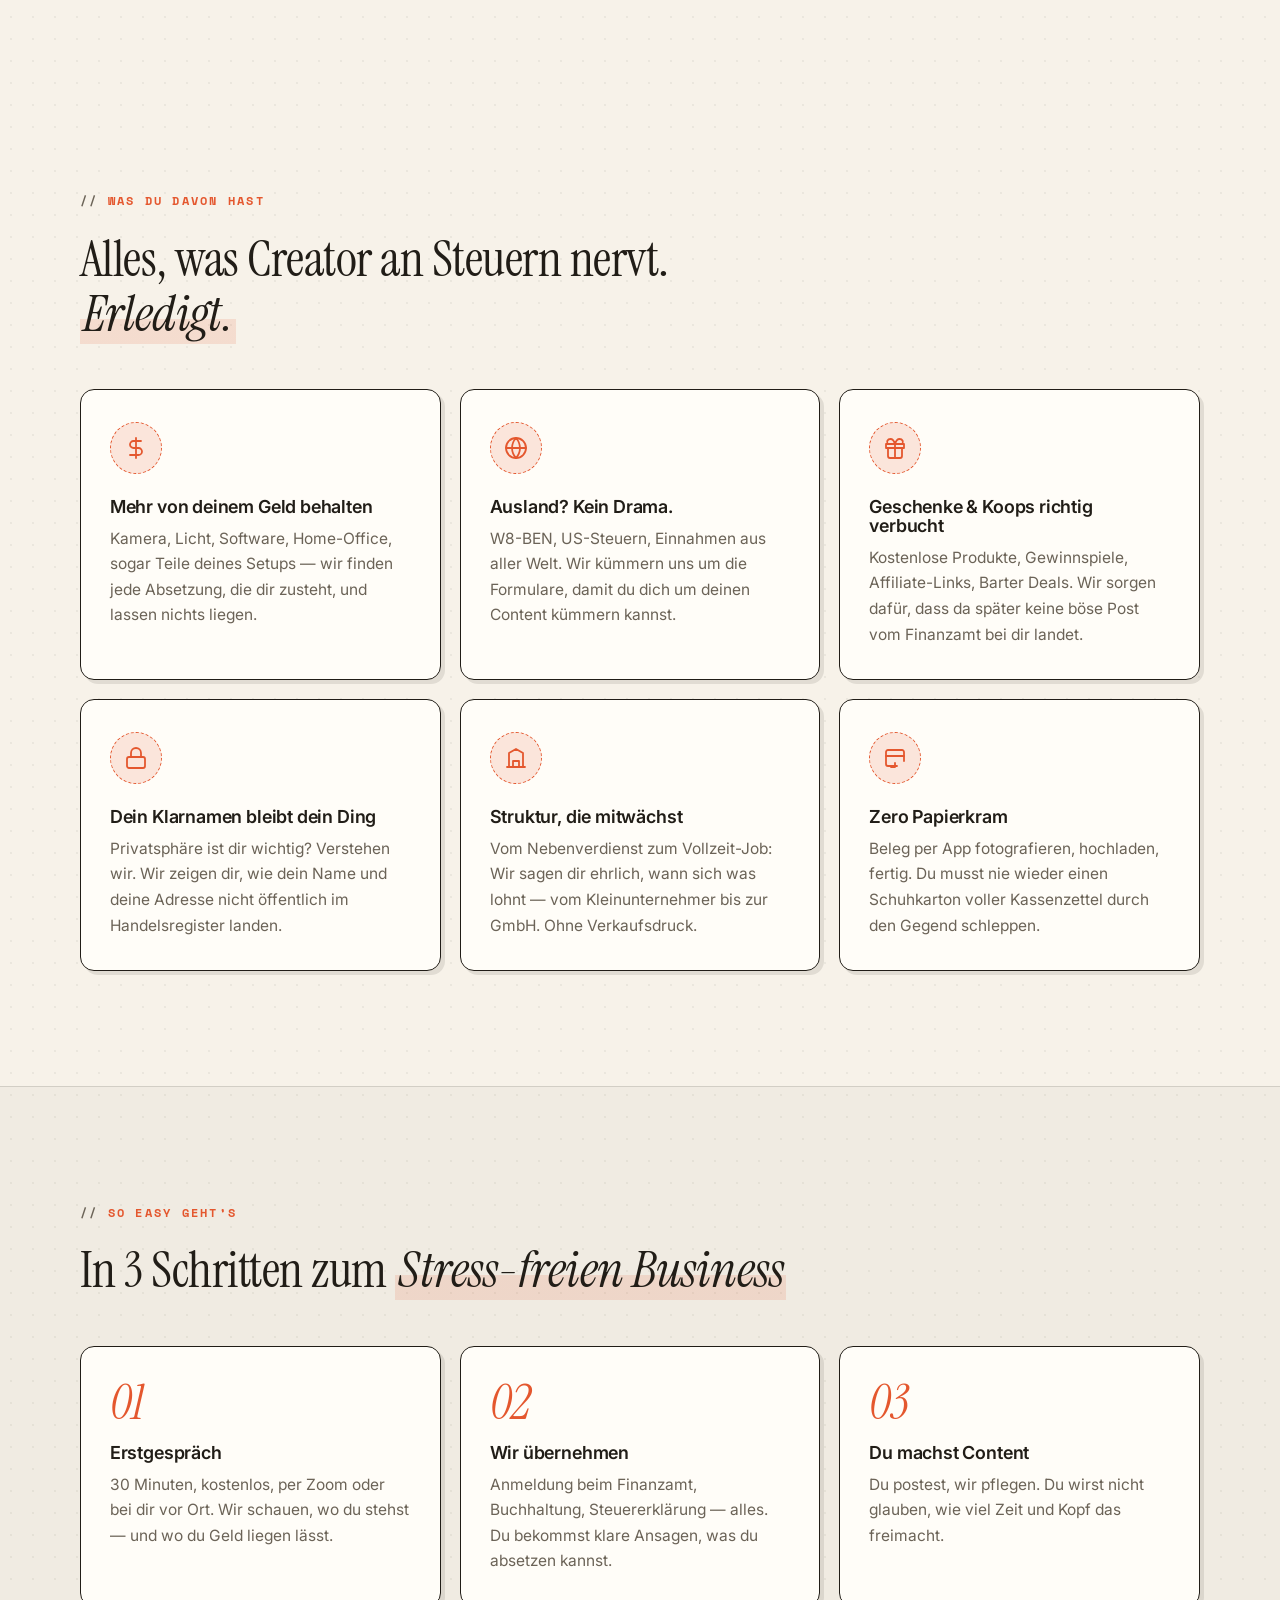
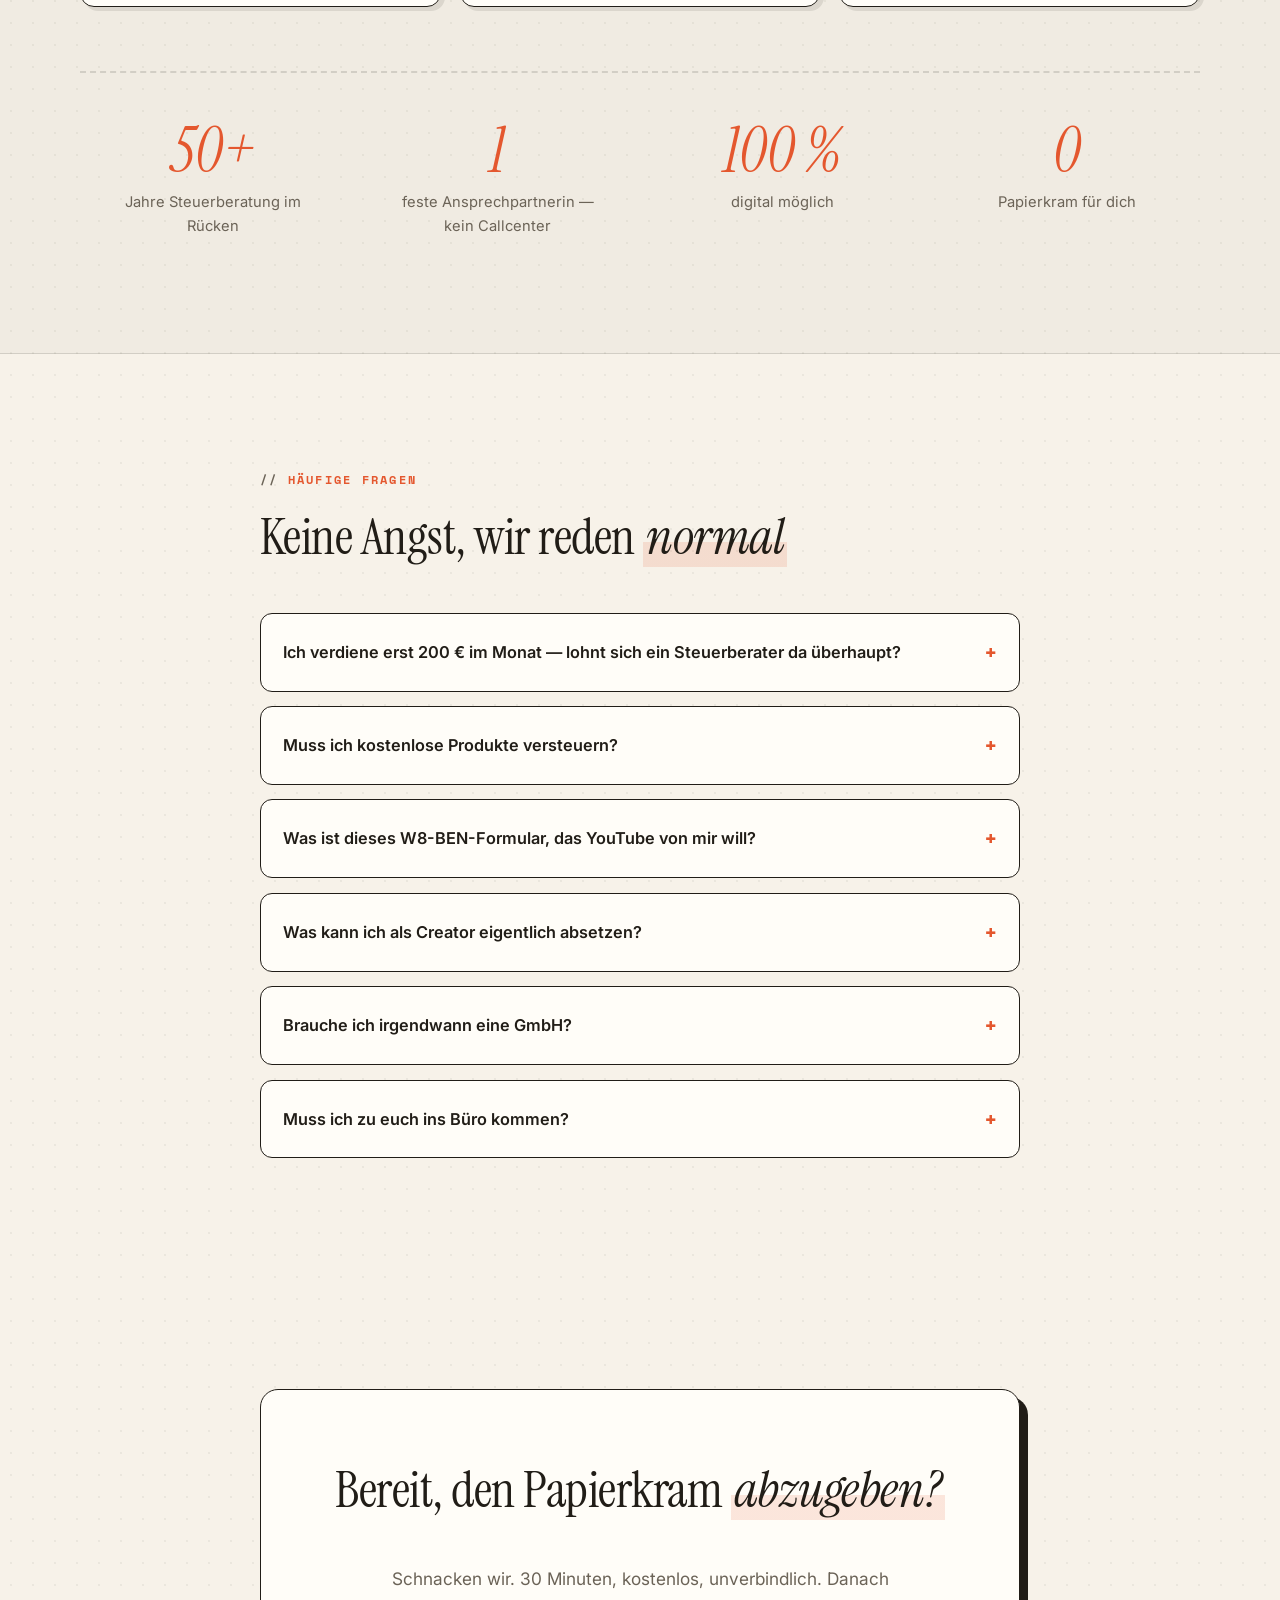
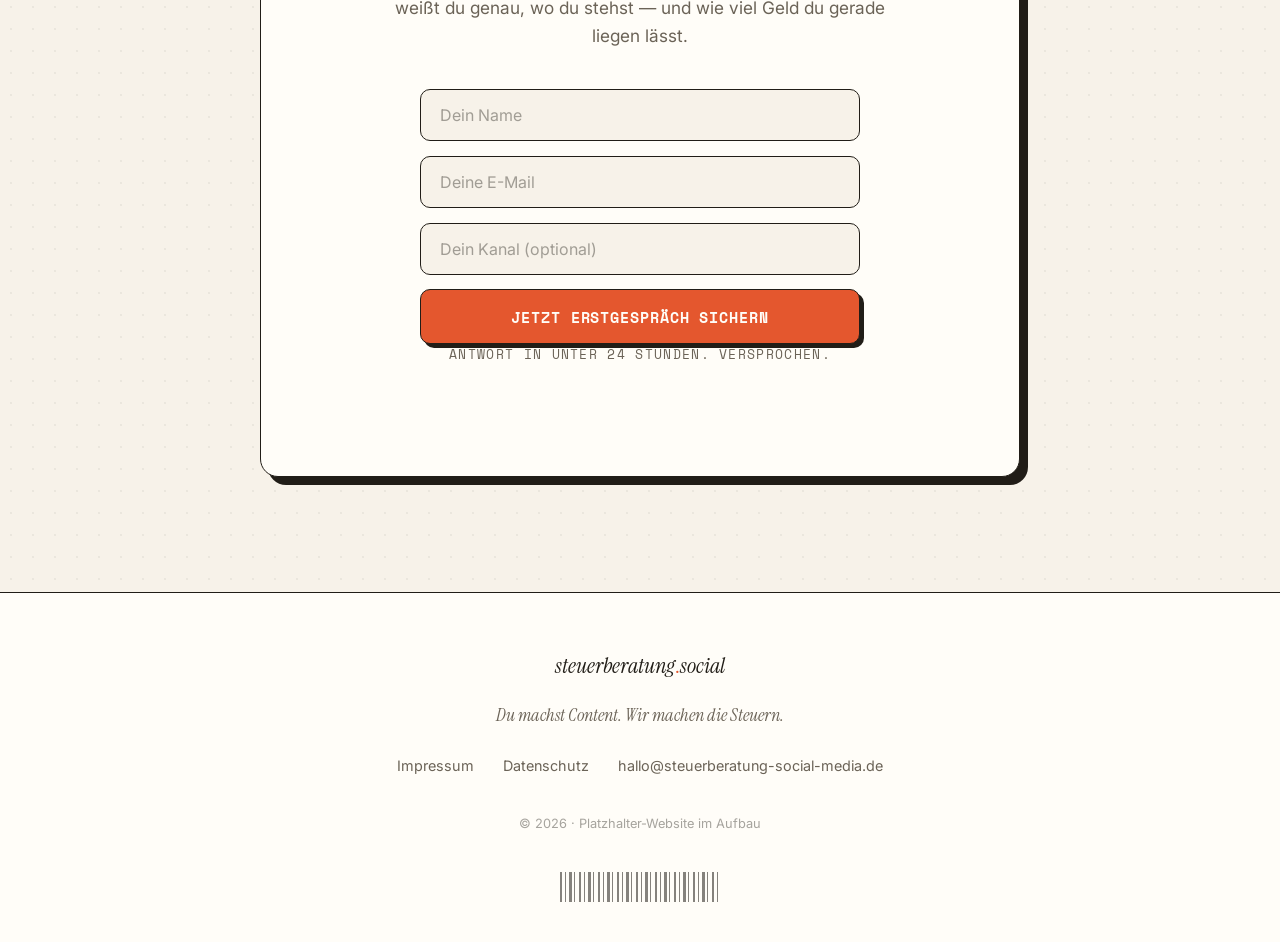
==== commit 4fdc369d: "Redesign: Papier-/Beleg-Look statt Dark Theme" ====
--- a/index.html
+++ b/index.html
@@ -5,9 +5,10 @@
   <meta name="viewport" content="width=device-width, initial-scale=1.0">
   <title>Steuerberatung für Creator & Influencer — steuerberatung.social</title>
   <meta name="description" content="Du machst Content, wir machen die Steuern. Steuerberatung für Influencer & Creator: Absetzungen, W8-BEN, Kooperationen, Geschenke — digital, ohne Amtsdeutsch.">
+  <link rel="icon" href="data:image/svg+xml,%3Csvg xmlns='http://www.w3.org/2000/svg' viewBox='0 0 64 64'%3E%3Crect width='64' height='64' rx='12' fill='%23E4572E'/%3E%3Ctext x='32' y='43' font-family='Georgia,serif' font-style='italic' font-size='34' fill='%23F7F2E9' text-anchor='middle'%3Es.%3C/text%3E%3C/svg%3E">
   <link rel="preconnect" href="https://fonts.googleapis.com">
   <link rel="preconnect" href="https://fonts.gstatic.com" crossorigin>
-  <link href="https://fonts.googleapis.com/css2?family=Space+Grotesk:wght@400;500;600;700&family=Inter:wght@400;500;600&display=swap" rel="stylesheet">
+  <link href="https://fonts.googleapis.com/css2?family=Instrument+Serif:ital@0;1&family=Inter:wght@400;500;600&family=Space+Mono:wght@400;700&display=swap" rel="stylesheet">
   <link rel="stylesheet" href="css/style.css">
 </head>
 <body>
@@ -30,25 +31,49 @@
 
   <!-- ============ HERO ============ -->
   <section class="hero">
-    <div class="hero__glow hero__glow--1" aria-hidden="true"></div>
-    <div class="hero__glow hero__glow--2" aria-hidden="true"></div>
-    <div class="container hero__inner">
-      <p class="eyebrow reveal">Steuerberatung für Creator & Influencer</p>
-      <h1 class="reveal" data-delay="1">Du machst Content.<br><span class="grad">Wir machen die Steuern.</span></h1>
-      <p class="hero__sub reveal" data-delay="2">
-        Du verdienst dein erstes Geld mit YouTube, TikTok oder Kooperationen — und hast null Bock,
-        dich durch Steuerformulare zu quälen? Genau dafür gibt’s uns. Wir holen alles raus, was du
-        absetzen kannst, und du musst nie wieder über W8-BEN grübeln.
-      </p>
-      <div class="hero__cta reveal" data-delay="3">
-        <a href="#kontakt" class="btn btn--primary">Kostenloses Erstgespräch</a>
-        <a href="#leistungen" class="btn btn--ghost">Was du davon hast</a>
-      </div>
-      <ul class="hero__trust reveal" data-delay="4">
-        <li>Antwort in unter 24 h</li>
-        <li>Auch komplett per Zoom</li>
-        <li>Kein Amtsdeutsch</li>
-      </ul>
+    <div class="container hero__grid">
+      <div class="hero__text">
+        <p class="eyebrow reveal">Steuerberatung für Creator &amp; Influencer</p>
+        <h1 class="reveal" data-delay="1">Du machst Content.<br><em class="hl">Wir machen die Steuern.</em></h1>
+        <p class="hero__sub reveal" data-delay="2">
+          Du verdienst dein erstes Geld mit YouTube, TikTok oder Kooperationen — und hast null Bock,
+          dich durch Steuerformulare zu quälen? Genau dafür gibt’s uns. Wir holen alles raus, was du
+          absetzen kannst, und du musst nie wieder über W8-BEN grübeln.
+        </p>
+        <div class="hero__cta reveal" data-delay="3">
+          <a href="#kontakt" class="btn btn--primary">Kostenloses Erstgespräch</a>
+          <a href="#leistungen" class="btn btn--ghost">Was du davon hast</a>
+        </div>
+        <ul class="hero__trust reveal" data-delay="4">
+          <li>Antwort in unter 24 h</li>
+          <li>Auch komplett per Zoom</li>
+          <li>Kein Amtsdeutsch</li>
+        </ul>
+      </div>
+
+      <div class="hero__receipt reveal" data-delay="3">
+        <div class="receipt">
+          <div class="receipt__head">
+            <strong>steuerberatung.social</strong>
+            <span>Kassenbon #2026</span>
+          </div>
+          <ul class="receipt__lines">
+            <li><span>Kamera &amp; Licht</span><span>1.800,00</span></li>
+            <li><span>Software &amp; Apps</span><span>240,00</span></li>
+            <li><span>Home-Office</span><span>600,00</span></li>
+            <li class="is-free"><span>W8-BEN-Grübeln</span><span>0,00</span></li>
+            <li class="is-free"><span>Finanzamt-Stress</span><span>0,00</span></li>
+          </ul>
+          <div class="receipt__total">
+            <span>SUMME GESPART</span>
+            <span>2.640,00&nbsp;€</span>
+          </div>
+          <p class="receipt__thanks">*** DANKE, KOMM WIEDER ***</p>
+          <div class="receipt__barcode" aria-hidden="true"></div>
+        </div>
+        <span class="receipt__stamp" aria-hidden="true">bezahlt<br>2026</span>
+        <span class="sticker" aria-hidden="true">100&nbsp;% Creator</span>
+      </div>
     </div>
   </section>
 
@@ -226,6 +251,7 @@
         <a href="mailto:hallo@steuerberatung-social-media.de">hallo@steuerberatung-social-media.de</a>
       </nav>
       <p class="footer__note">© 2026 · Platzhalter-Website im Aufbau</p>
+      <div class="footer__barcode" aria-hidden="true"></div>
     </div>
   </footer>
 
--- a/css/style.css
+++ b/css/style.css
@@ -1,18 +1,20 @@
 /* ============================================================
-   steuerberatung.social — Dark, modern, creator-focused
+   steuerberatung.social — Papier- & Beleg-Look
+   Helles Papier, Tusche, Stempelrot. Keine Gradients, kein Glow.
    ============================================================ */
 
 :root {
-  --bg: #0b0b10;
-  --bg-alt: #101018;
-  --surface: #15151f;
-  --border: rgba(255, 255, 255, 0.08);
-  --text: #f2f2f7;
-  --text-dim: #a7a7b8;
-  --grad: linear-gradient(100deg, #a855f7 0%, #ec4899 50%, #fb923c 100%);
-  --radius: 18px;
-  --font-display: "Space Grotesk", system-ui, sans-serif;
+  --paper: #f7f2e9;
+  --card: #fffdf8;
+  --ink: #211d17;
+  --ink-soft: rgba(33, 29, 23, 0.14);
+  --ink-dim: #6b6357;
+  --red: #e4572e;
+  --red-soft: rgba(228, 87, 46, 0.14);
+  --radius: 14px;
+  --font-display: "Instrument Serif", Georgia, serif;
   --font-body: "Inter", system-ui, sans-serif;
+  --font-mono: "Space Mono", ui-monospace, monospace;
 }
 
 * { margin: 0; padding: 0; box-sizing: border-box; }
@@ -20,8 +22,11 @@
 html { scroll-behavior: smooth; }
 
 body {
-  background: var(--bg);
-  color: var(--text);
+  background-color: var(--paper);
+  /* Dezentes Punktraster wie in Rechenpapier */
+  background-image: radial-gradient(rgba(33, 29, 23, 0.055) 1px, transparent 1.2px);
+  background-size: 22px 22px;
+  color: var(--ink);
   font-family: var(--font-body);
   font-size: 1.0625rem;
   line-height: 1.65;
@@ -29,10 +34,13 @@
   overflow-x: hidden;
 }
 
+::selection { background: var(--red); color: var(--paper); }
+
 h1, h2, h3 {
   font-family: var(--font-display);
-  line-height: 1.1;
-  letter-spacing: -0.02em;
+  font-weight: 400;
+  line-height: 1.08;
+  letter-spacing: -0.01em;
 }
 
 img, svg { display: block; }
@@ -52,80 +60,92 @@
   position: relative;
 }
 
-.section--alt { background: var(--bg-alt); }
+.section--alt {
+  background: rgba(33, 29, 23, 0.03);
+  border-block: 1px solid var(--ink-soft);
+}
+
+/* ---------- Typo-Details ---------- */
 
 .eyebrow {
-  display: inline-block;
-  font-family: var(--font-display);
-  font-size: 0.8rem;
-  font-weight: 600;
+  font-family: var(--font-mono);
+  font-size: 0.78rem;
+  font-weight: 700;
   text-transform: uppercase;
-  letter-spacing: 0.22em;
-  color: var(--text-dim);
-  margin-bottom: 1rem;
-  padding: 0.4rem 0.9rem;
-  border: 1px solid var(--border);
-  border-radius: 999px;
-  background: rgba(255, 255, 255, 0.03);
-}
+  letter-spacing: 0.18em;
+  color: var(--red);
+  margin-bottom: 1.2rem;
+}
+
+.eyebrow::before { content: "// "; color: var(--ink-dim); }
 
 h2 {
-  font-size: clamp(1.9rem, 4.5vw, 3rem);
+  font-size: clamp(2.1rem, 4.6vw, 3.2rem);
   margin-bottom: 3rem;
 }
 
-.grad {
-  background: var(--grad);
-  -webkit-background-clip: text;
-  background-clip: text;
-  color: transparent;
-}
-
-/* ---------- Buttons ---------- */
+/* Marker-Highlight statt Verlaufstext */
+.grad, .hl {
+  font-style: italic;
+  background: linear-gradient(transparent 58%, var(--red-soft) 58%, var(--red-soft) 96%, transparent 96%);
+  color: inherit;
+  padding-inline: 0.06em;
+}
+
+/* ---------- Buttons: Pressedruck ---------- */
 
 .btn {
   display: inline-flex;
   align-items: center;
   justify-content: center;
-  font-family: var(--font-display);
-  font-weight: 600;
-  font-size: 1rem;
+  font-family: var(--font-mono);
+  font-weight: 700;
+  font-size: 0.95rem;
+  text-transform: uppercase;
+  letter-spacing: 0.06em;
   text-decoration: none;
-  padding: 0.9rem 1.7rem;
-  border-radius: 999px;
-  border: 1px solid transparent;
+  padding: 0.95rem 1.7rem;
+  border-radius: 10px;
+  border: 1.5px solid var(--ink);
   cursor: pointer;
-  transition: transform 0.25s ease, box-shadow 0.25s ease, background 0.25s ease;
+  transition: transform 0.15s ease, box-shadow 0.15s ease, background 0.15s ease;
   white-space: nowrap;
 }
 
 .btn--primary {
-  background: var(--grad);
-  color: #14060e;
+  background: var(--red);
+  color: #fffdf8;
+  box-shadow: 4px 4px 0 var(--ink);
 }
 
 .btn--primary:hover {
-  transform: translateY(-2px);
-  box-shadow: 0 10px 32px rgba(236, 72, 153, 0.35);
+  transform: translate(-2px, -2px);
+  box-shadow: 6px 6px 0 var(--ink);
+}
+
+.btn--primary:active {
+  transform: translate(2px, 2px);
+  box-shadow: 1px 1px 0 var(--ink);
 }
 
 .btn--ghost {
-  border-color: var(--border);
-  color: var(--text);
-  background: rgba(255, 255, 255, 0.03);
+  background: var(--card);
+  color: var(--ink);
+  box-shadow: 4px 4px 0 rgba(33, 29, 23, 0.16);
 }
 
 .btn--ghost:hover {
-  border-color: rgba(255, 255, 255, 0.25);
-  transform: translateY(-2px);
-}
-
-.btn--small {
-  padding: 0.55rem 1.2rem;
-  font-size: 0.9rem;
-}
-
+  transform: translate(-2px, -2px);
+  box-shadow: 6px 6px 0 rgba(33, 29, 23, 0.22);
+}
+
+.btn--small { padding: 0.55rem 1.1rem; font-size: 0.82rem; }
 .btn--full { width: 100%; }
+
+:focus-visible {
+  outline: 2px dashed var(--red);
+  outline-offset: 3px;
+}
 
 /* ---------- Nav ---------- */
 
@@ -133,31 +153,30 @@
   position: fixed;
   inset: 0 0 auto 0;
   z-index: 100;
-  backdrop-filter: blur(14px);
-  -webkit-backdrop-filter: blur(14px);
-  background: rgba(11, 11, 16, 0.72);
-  border-bottom: 1px solid transparent;
-  transition: border-color 0.3s ease;
-}
-
-.nav.scrolled { border-bottom-color: var(--border); }
+  background: rgba(247, 242, 233, 0.88);
+  backdrop-filter: blur(10px);
+  -webkit-backdrop-filter: blur(10px);
+  border-bottom: 1px solid var(--ink-soft);
+}
+
+.nav.scrolled { box-shadow: 0 6px 24px rgba(33, 29, 23, 0.08); }
 
 .nav__inner {
   display: flex;
   align-items: center;
   justify-content: space-between;
-  height: 68px;
+  height: 70px;
 }
 
 .nav__logo {
   font-family: var(--font-display);
-  font-weight: 700;
-  font-size: 1.15rem;
+  font-style: italic;
+  font-weight: 400;
+  font-size: 1.35rem;
   text-decoration: none;
-  letter-spacing: -0.02em;
-}
-
-.nav__logo .dot { color: #ec4899; }
+}
+
+.nav__logo .dot { color: var(--red); font-style: normal; }
 
 .nav__links {
   display: flex;
@@ -167,15 +186,15 @@
 
 .nav__links a {
   text-decoration: none;
-  color: var(--text-dim);
+  color: var(--ink-dim);
   font-size: 0.95rem;
   transition: color 0.2s ease;
 }
 
-.nav__links a:hover { color: var(--text); }
-
-.nav__links a.btn { color: #14060e; }
-.nav__links a.btn:hover { color: #14060e; }
+.nav__links a:hover { color: var(--ink); }
+
+.nav__links a.btn { color: #fffdf8; }
+.nav__links a.btn:hover { color: #fffdf8; }
 
 .nav__burger {
   display: none;
@@ -190,7 +209,7 @@
 .nav__burger span {
   width: 24px;
   height: 2px;
-  background: var(--text);
+  background: var(--ink);
   border-radius: 2px;
   transition: transform 0.3s ease, opacity 0.3s ease;
 }
@@ -202,56 +221,25 @@
 /* ---------- Hero ---------- */
 
 .hero {
-  min-height: 100svh;
-  display: flex;
+  padding: 10rem 0 5.5rem;
+}
+
+.hero__grid {
+  display: grid;
+  grid-template-columns: 1.15fr 0.85fr;
+  gap: clamp(2.5rem, 6vw, 5rem);
   align-items: center;
-  position: relative;
-  padding: 8rem 0 5rem;
-  overflow: hidden;
-}
-
-.hero__glow {
-  position: absolute;
-  border-radius: 50%;
-  filter: blur(110px);
-  opacity: 0.4;
-  pointer-events: none;
-  animation: float 14s ease-in-out infinite alternate;
-}
-
-.hero__glow--1 {
-  width: 480px;
-  height: 480px;
-  background: #7c3aed;
-  top: -120px;
-  right: -80px;
-}
-
-.hero__glow--2 {
-  width: 420px;
-  height: 420px;
-  background: #ec4899;
-  bottom: -160px;
-  left: -100px;
-  animation-delay: -7s;
-}
-
-@keyframes float {
-  from { transform: translate(0, 0) scale(1); }
-  to   { transform: translate(40px, -40px) scale(1.12); }
-}
-
-.hero__inner { position: relative; }
+}
 
 .hero h1 {
-  font-size: clamp(2.6rem, 7vw, 4.8rem);
-  margin: 1.2rem 0 1.6rem;
+  font-size: clamp(2.9rem, 6.6vw, 5rem);
+  margin: 1.3rem 0 1.6rem;
 }
 
 .hero__sub {
-  max-width: 56ch;
-  color: var(--text-dim);
-  font-size: clamp(1.05rem, 2vw, 1.2rem);
+  max-width: 54ch;
+  color: var(--ink-dim);
+  font-size: clamp(1.02rem, 1.8vw, 1.15rem);
   margin-bottom: 2.2rem;
 }
 
@@ -267,7 +255,7 @@
   flex-wrap: wrap;
   gap: 0.6rem 1.6rem;
   list-style: none;
-  color: var(--text-dim);
+  color: var(--ink-dim);
   font-size: 0.9rem;
 }
 
@@ -279,41 +267,172 @@
 
 .hero__trust li::before {
   content: "";
-  width: 6px;
-  height: 6px;
+  width: 8px;
+  height: 8px;
   border-radius: 50%;
-  background: var(--grad);
+  border: 1.5px solid var(--red);
   flex-shrink: 0;
 }
 
+/* ---------- Kassenbon ---------- */
+
+.hero__receipt {
+  position: relative;
+  justify-self: center;
+  width: min(360px, 100%);
+  transform: rotate(1.5deg);
+}
+
+.receipt {
+  background: var(--card);
+  border: 1.5px solid var(--ink);
+  border-radius: 6px;
+  box-shadow: 8px 8px 0 var(--ink);
+  padding: 1.6rem 1.5rem 1.3rem;
+  font-family: var(--font-mono);
+  font-size: 0.85rem;
+  color: var(--ink);
+}
+
+.receipt__head {
+  text-align: center;
+  padding-bottom: 1rem;
+  border-bottom: 2px dashed var(--ink-soft);
+  margin-bottom: 1rem;
+}
+
+.receipt__head strong {
+  display: block;
+  font-size: 1rem;
+  letter-spacing: 0.04em;
+}
+
+.receipt__head span {
+  color: var(--ink-dim);
+  font-size: 0.75rem;
+}
+
+.receipt__lines {
+  list-style: none;
+}
+
+.receipt__lines li {
+  display: flex;
+  justify-content: space-between;
+  gap: 1rem;
+  padding: 0.32rem 0;
+}
+
+.receipt__lines li span:last-child { font-weight: 700; }
+
+.receipt__lines .is-free span { color: var(--red); }
+
+.receipt__total {
+  display: flex;
+  justify-content: space-between;
+  gap: 1rem;
+  margin-top: 0.9rem;
+  padding: 0.7rem 0 0.6rem;
+  border-top: 2px dashed var(--ink-soft);
+  font-weight: 700;
+  font-size: 0.95rem;
+  letter-spacing: 0.02em;
+}
+
+.receipt__thanks {
+  text-align: center;
+  font-size: 0.78rem;
+  color: var(--ink-dim);
+  letter-spacing: 0.12em;
+  margin: 0.9rem 0 1rem;
+}
+
+.receipt__barcode {
+  height: 40px;
+  background: repeating-linear-gradient(
+    90deg,
+    var(--ink) 0 2px, transparent 2px 5px,
+    var(--ink) 5px 6px, transparent 6px 9px,
+    var(--ink) 9px 12px, transparent 12px 14px,
+    var(--ink) 14px 15px, transparent 15px 19px
+  );
+}
+
+/* Stempel auf dem Bon */
+.receipt__stamp {
+  position: absolute;
+  top: 42%;
+  left: -34px;
+  width: 104px;
+  height: 104px;
+  border: 2.5px solid var(--red);
+  border-radius: 50%;
+  color: var(--red);
+  font-family: var(--font-mono);
+  font-weight: 700;
+  font-size: 0.78rem;
+  text-transform: uppercase;
+  letter-spacing: 0.1em;
+  text-align: center;
+  display: grid;
+  place-items: center;
+  transform: rotate(-14deg);
+  background: rgba(247, 242, 233, 0.6);
+  mix-blend-mode: multiply;
+  pointer-events: none;
+}
+
+/* Sticker oben rechts */
+.sticker {
+  position: absolute;
+  top: -16px;
+  right: -14px;
+  background: var(--ink);
+  color: var(--paper);
+  font-family: var(--font-mono);
+  font-weight: 700;
+  font-size: 0.72rem;
+  text-transform: uppercase;
+  letter-spacing: 0.1em;
+  padding: 0.45rem 0.8rem;
+  border-radius: 999px;
+  transform: rotate(6deg);
+  box-shadow: 3px 3px 0 rgba(33, 29, 23, 0.25);
+}
+
 /* ---------- Marquee ---------- */
 
 .marquee {
-  border-block: 1px solid var(--border);
-  padding: 1.1rem 0;
+  border-block: 1.5px solid var(--ink);
+  padding: 0.9rem 0;
   overflow: hidden;
-  background: var(--bg-alt);
+  background: var(--card);
 }
 
 .marquee__track {
   display: flex;
-  gap: 3rem;
+  gap: 2.6rem;
   width: max-content;
-  animation: scroll 28s linear infinite;
+  animation: scroll 30s linear infinite;
 }
 
 .marquee__track span {
-  font-family: var(--font-display);
-  font-weight: 600;
-  font-size: 1.05rem;
+  font-family: var(--font-mono);
+  font-weight: 700;
+  font-size: 0.95rem;
   text-transform: uppercase;
   letter-spacing: 0.14em;
-  color: var(--text-dim);
+  color: var(--ink);
   white-space: nowrap;
 }
 
-.marquee__track span:nth-child(3n) { color: transparent; -webkit-text-stroke: 1px rgba(255, 255, 255, 0.28); }
-.marquee__track span:nth-child(4n) { color: rgba(236, 72, 153, 0.65); -webkit-text-stroke: 0; }
+.marquee__track span::after {
+  content: "✱";
+  color: var(--red);
+  margin-left: 2.6rem;
+}
+
+.marquee__track span:nth-child(2n) { color: transparent; -webkit-text-stroke: 1px var(--ink); }
 
 @keyframes scroll {
   to { transform: translateX(-50%); }
@@ -330,33 +449,30 @@
 }
 
 .pain__item {
-  background: var(--surface);
-  border: 1px solid var(--border);
+  background: var(--card);
+  border: 1.5px solid var(--ink);
   border-radius: var(--radius);
   padding: 1.6rem;
-  transition: transform 0.3s ease, border-color 0.3s ease;
+  box-shadow: 4px 4px 0 rgba(33, 29, 23, 0.1);
+  transition: transform 0.2s ease, box-shadow 0.2s ease;
 }
 
 .pain__item:hover {
-  transform: translateY(-4px);
-  border-color: rgba(236, 72, 153, 0.35);
-}
-
-.pain__item p { color: var(--text-dim); }
-.pain__item em { color: var(--text); font-style: italic; }
-.pain__item strong { color: var(--text); }
+  transform: translate(-3px, -3px);
+  box-shadow: 7px 7px 0 rgba(33, 29, 23, 0.16);
+}
+
+.pain__item p { color: var(--ink-dim); }
+.pain__item em { color: var(--ink); font-style: italic; }
+.pain__item strong { color: var(--ink); }
 
 .pain__punch {
   margin-top: 3rem;
   font-family: var(--font-display);
-  font-size: clamp(1.3rem, 3vw, 1.8rem);
-  font-weight: 600;
-  letter-spacing: -0.01em;
-  max-width: 32ch;
-  background: var(--grad);
-  -webkit-background-clip: text;
-  background-clip: text;
-  color: transparent;
+  font-style: italic;
+  font-size: clamp(1.5rem, 3.4vw, 2.2rem);
+  max-width: 30ch;
+  color: var(--red);
 }
 
 /* ---------- Cards (Leistungen) ---------- */
@@ -368,38 +484,41 @@
 }
 
 .card {
-  background: var(--surface);
-  border: 1px solid var(--border);
+  background: var(--card);
+  border: 1.5px solid var(--ink);
   border-radius: var(--radius);
   padding: 2rem 1.8rem;
-  transition: transform 0.3s ease, border-color 0.3s ease, box-shadow 0.3s ease;
+  box-shadow: 4px 4px 0 rgba(33, 29, 23, 0.1);
+  transition: transform 0.2s ease, box-shadow 0.2s ease;
 }
 
 .card:hover {
-  transform: translateY(-6px);
-  border-color: rgba(168, 85, 247, 0.45);
-  box-shadow: 0 18px 44px rgba(0, 0, 0, 0.45);
+  transform: translate(-3px, -3px);
+  box-shadow: 7px 7px 0 rgba(228, 87, 46, 0.35);
 }
 
 .card__icon {
-  width: 48px;
-  height: 48px;
-  border-radius: 14px;
+  width: 52px;
+  height: 52px;
+  border-radius: 50%;
   display: grid;
   place-items: center;
-  background: linear-gradient(135deg, rgba(168, 85, 247, 0.18), rgba(236, 72, 153, 0.18));
-  border: 1px solid rgba(168, 85, 247, 0.3);
+  background: var(--red-soft);
+  border: 1.5px dashed var(--red);
   margin-bottom: 1.4rem;
 }
 
-.card__icon svg { width: 24px; height: 24px; color: #e9a0ff; }
+.card__icon svg { width: 24px; height: 24px; color: var(--red); }
 
 .card h3 {
-  font-size: 1.2rem;
-  margin-bottom: 0.7rem;
-}
-
-.card p { color: var(--text-dim); font-size: 0.98rem; }
+  font-family: var(--font-body);
+  font-weight: 600;
+  font-size: 1.12rem;
+  letter-spacing: -0.01em;
+  margin-bottom: 0.6rem;
+}
+
+.card p { color: var(--ink-dim); font-size: 0.97rem; }
 
 /* ---------- Steps ---------- */
 
@@ -411,34 +530,37 @@
 }
 
 .step {
-  position: relative;
   padding: 2rem 1.8rem;
   border-radius: var(--radius);
-  background: var(--surface);
-  border: 1px solid var(--border);
-  transition: transform 0.3s ease, border-color 0.3s ease;
+  background: var(--card);
+  border: 1.5px solid var(--ink);
+  box-shadow: 4px 4px 0 rgba(33, 29, 23, 0.1);
+  transition: transform 0.2s ease, box-shadow 0.2s ease;
 }
 
 .step:hover {
-  transform: translateY(-4px);
-  border-color: rgba(251, 146, 60, 0.4);
+  transform: translate(-3px, -3px);
+  box-shadow: 7px 7px 0 rgba(33, 29, 23, 0.16);
 }
 
 .step__num {
   display: block;
   font-family: var(--font-display);
-  font-size: 2.6rem;
-  font-weight: 700;
+  font-style: italic;
+  font-size: 3rem;
   line-height: 1;
-  margin-bottom: 1.2rem;
-  background: var(--grad);
-  -webkit-background-clip: text;
-  background-clip: text;
-  color: transparent;
-}
-
-.step h3 { font-size: 1.2rem; margin-bottom: 0.6rem; }
-.step p { color: var(--text-dim); font-size: 0.98rem; }
+  color: var(--red);
+  margin-bottom: 1rem;
+}
+
+.step h3 {
+  font-family: var(--font-body);
+  font-weight: 600;
+  font-size: 1.12rem;
+  margin-bottom: 0.6rem;
+}
+
+.step p { color: var(--ink-dim); font-size: 0.97rem; }
 
 /* ---------- Stats ---------- */
 
@@ -447,7 +569,7 @@
   grid-template-columns: repeat(auto-fit, minmax(180px, 1fr));
   gap: 1.2rem;
   padding-top: 3rem;
-  border-top: 1px solid var(--border);
+  border-top: 2px dashed var(--ink-soft);
 }
 
 .stat { text-align: center; }
@@ -455,20 +577,18 @@
 .stat__num {
   display: block;
   font-family: var(--font-display);
-  font-size: clamp(2.4rem, 5vw, 3.4rem);
-  font-weight: 700;
-  background: var(--grad);
-  -webkit-background-clip: text;
-  background-clip: text;
-  color: transparent;
+  font-style: italic;
+  font-size: clamp(2.8rem, 5.5vw, 3.8rem);
+  line-height: 1;
+  color: var(--red);
 }
 
 .stat__label {
   display: block;
-  margin-top: 0.4rem;
-  color: var(--text-dim);
+  margin-top: 0.5rem;
+  color: var(--ink-dim);
   font-size: 0.92rem;
-  max-width: 22ch;
+  max-width: 24ch;
   margin-inline: auto;
 }
 
@@ -477,22 +597,22 @@
 .faq { display: grid; gap: 0.9rem; }
 
 .faq__item {
-  background: var(--surface);
-  border: 1px solid var(--border);
-  border-radius: 14px;
+  background: var(--card);
+  border: 1.5px solid var(--ink);
+  border-radius: 12px;
   overflow: hidden;
-  transition: border-color 0.3s ease;
-}
-
-.faq__item[open] { border-color: rgba(236, 72, 153, 0.4); }
+  transition: box-shadow 0.2s ease;
+}
+
+.faq__item[open] { box-shadow: 4px 4px 0 var(--red-soft); }
 
 .faq__item summary {
   list-style: none;
   cursor: pointer;
-  padding: 1.3rem 1.5rem;
-  font-family: var(--font-display);
+  padding: 1.25rem 1.4rem;
+  font-family: var(--font-body);
   font-weight: 600;
-  font-size: 1.05rem;
+  font-size: 1.02rem;
   display: flex;
   justify-content: space-between;
   align-items: center;
@@ -504,84 +624,79 @@
 
 .faq__item summary::after {
   content: "+";
-  font-size: 1.5rem;
-  font-weight: 400;
-  color: #ec4899;
+  font-family: var(--font-mono);
+  font-size: 1.4rem;
+  font-weight: 700;
+  color: var(--red);
   flex-shrink: 0;
-  transition: transform 0.3s ease;
+  transition: transform 0.25s ease;
 }
 
 .faq__item[open] summary::after { transform: rotate(45deg); }
 
 .faq__answer {
-  padding: 0 1.5rem 1.4rem;
-  color: var(--text-dim);
-  font-size: 0.98rem;
+  padding: 0 1.4rem 1.3rem;
+  color: var(--ink-dim);
+  font-size: 0.97rem;
 }
 
 /* ---------- CTA ---------- */
 
-.cta {
-  text-align: center;
-  background: var(--bg-alt);
-  overflow: hidden;
-}
-
-.cta__glow {
-  position: absolute;
-  width: 600px;
-  height: 600px;
-  border-radius: 50%;
-  background: radial-gradient(circle, rgba(236, 72, 153, 0.22), transparent 65%);
-  top: 50%;
-  left: 50%;
-  transform: translate(-50%, -50%);
-  pointer-events: none;
-}
-
-.cta__inner { position: relative; }
+.cta { text-align: center; }
+
+.cta__inner {
+  background: var(--card);
+  border: 1.5px solid var(--ink);
+  border-radius: 18px;
+  box-shadow: 8px 8px 0 var(--ink);
+  padding: clamp(2.5rem, 6vw, 4.5rem) clamp(1.5rem, 5vw, 4rem);
+}
 
 .cta p {
-  color: var(--text-dim);
+  color: var(--ink-dim);
   max-width: 48ch;
   margin: 0 auto 2.4rem;
-  font-size: 1.1rem;
+  font-size: 1.08rem;
 }
 
 .cta__form {
   display: grid;
   gap: 0.9rem;
-  max-width: 460px;
+  max-width: 440px;
   margin-inline: auto;
 }
 
 .cta__form input {
-  background: rgba(255, 255, 255, 0.05);
-  border: 1px solid var(--border);
-  border-radius: 12px;
+  background: var(--paper);
+  border: 1.5px solid var(--ink);
+  border-radius: 10px;
   padding: 0.95rem 1.2rem;
-  color: var(--text);
+  color: var(--ink);
   font-family: var(--font-body);
   font-size: 1rem;
-  transition: border-color 0.25s ease;
-}
-
-.cta__form input::placeholder { color: rgba(255, 255, 255, 0.35); }
+  transition: box-shadow 0.15s ease;
+}
+
+.cta__form input::placeholder { color: rgba(33, 29, 23, 0.4); }
 
 .cta__form input:focus {
   outline: none;
-  border-color: #ec4899;
+  box-shadow: 3px 3px 0 var(--red);
 }
 
 .cta__micro {
   margin-top: 1.4rem;
-  font-size: 0.9rem !important;
+  font-family: var(--font-mono);
+  font-size: 0.82rem !important;
+  text-transform: uppercase;
+  letter-spacing: 0.1em;
 }
 
 /* ---------- Footer ---------- */
 
 .footer {
-  border-top: 1px solid var(--border);
+  border-top: 1.5px solid var(--ink);
+  background: var(--card);
   padding: 3.5rem 0 2.5rem;
 }
 
@@ -592,7 +707,7 @@
   text-align: center;
 }
 
-.footer__tag { color: var(--text-dim); font-size: 0.95rem; }
+.footer__tag { color: var(--ink-dim); font-size: 0.95rem; font-style: italic; font-family: var(--font-display); font-size: 1.1rem; }
 
 .footer__links {
   display: flex;
@@ -603,39 +718,57 @@
 }
 
 .footer__links a {
-  color: var(--text-dim);
+  color: var(--ink-dim);
   text-decoration: none;
   font-size: 0.9rem;
   transition: color 0.2s ease;
 }
 
-.footer__links a:hover { color: var(--text); }
+.footer__links a:hover { color: var(--red); }
 
 .footer__note {
-  margin-top: 1.5rem;
-  color: rgba(255, 255, 255, 0.3);
+  margin-top: 1.2rem;
+  color: rgba(33, 29, 23, 0.4);
   font-size: 0.8rem;
 }
 
-/* ---------- Legal placeholder pages ---------- */
-
-.legal h1 { font-size: 2.2rem; margin: 1.5rem 0 1.2rem; }
-.legal h2 { font-size: 1.3rem; margin: 2.2rem 0 0.8rem; }
-.legal p, .legal li { color: var(--text-dim); margin-bottom: 0.8rem; }
+.footer__barcode {
+  width: 160px;
+  height: 30px;
+  margin-top: 1.4rem;
+  background: repeating-linear-gradient(
+    90deg,
+    var(--ink) 0 2px, transparent 2px 5px,
+    var(--ink) 5px 6px, transparent 6px 9px,
+    var(--ink) 9px 12px, transparent 12px 14px,
+    var(--ink) 14px 15px, transparent 15px 19px
+  );
+  opacity: 0.55;
+}
+
+/* ---------- Legal-Platzhalterseiten ---------- */
+
+.legal h1 { font-size: 2.6rem; font-style: italic; margin: 1.5rem 0 1.2rem; }
+.legal h2 { font-family: var(--font-body); font-weight: 600; font-size: 1.2rem; margin: 2.2rem 0 0.8rem; }
+.legal p, .legal li { color: var(--ink-dim); margin-bottom: 0.8rem; }
 .legal { padding-top: 8rem; min-height: 70vh; }
 
-/* ---------- Reveal animation ---------- */
+/* ---------- Reveal-Animation ---------- */
 
 .reveal {
   opacity: 0;
-  transform: translateY(26px);
-  transition: opacity 0.7s cubic-bezier(0.2, 0.6, 0.2, 1), transform 0.7s cubic-bezier(0.2, 0.6, 0.2, 1);
+  transform: translateY(24px);
+  transition: opacity 0.65s cubic-bezier(0.2, 0.6, 0.2, 1), transform 0.65s cubic-bezier(0.2, 0.6, 0.2, 1);
 }
 
 .reveal.visible {
   opacity: 1;
   transform: none;
 }
+
+/* Der Bon „klopft" auf den Tisch */
+.hero__receipt.reveal { transform: rotate(5deg) translateY(40px); }
+.hero__receipt.reveal.visible { transform: rotate(1.5deg); }
 
 .reveal[data-delay="1"] { transition-delay: 0.1s; }
 .reveal[data-delay="2"] { transition-delay: 0.2s; }
@@ -645,18 +778,23 @@
 
 /* ---------- Responsive ---------- */
 
+@media (max-width: 860px) {
+  .hero__grid { grid-template-columns: 1fr; }
+  .hero { padding-top: 8rem; }
+  .hero__receipt { margin-top: 1rem; }
+}
+
 @media (max-width: 720px) {
   .nav__burger { display: flex; }
 
   .nav__links {
     position: fixed;
-    inset: 68px 0 auto 0;
+    inset: 70px 0 auto 0;
     flex-direction: column;
     align-items: stretch;
     gap: 0;
-    background: rgba(11, 11, 16, 0.97);
-    backdrop-filter: blur(16px);
-    border-bottom: 1px solid var(--border);
+    background: var(--paper);
+    border-bottom: 1.5px solid var(--ink);
     padding: 1rem 4%;
     transform: translateY(-12px);
     opacity: 0;
@@ -672,7 +810,7 @@
 
   .nav__links a {
     padding: 1rem 0.4rem;
-    border-bottom: 1px solid var(--border);
+    border-bottom: 1px dashed var(--ink-soft);
     font-size: 1.05rem;
   }
 
@@ -682,9 +820,9 @@
     text-align: center;
   }
 
-  .hero { padding-top: 7rem; }
-
   .hero__cta .btn { width: 100%; }
+
+  .receipt__stamp { left: auto; right: -20px; top: 46%; }
 }
 
 /* ---------- Reduced motion ---------- */
@@ -698,8 +836,10 @@
     transition: none;
   }
 
+  .hero__receipt.reveal,
+  .hero__receipt.reveal.visible { transform: rotate(1.5deg); }
+
   .marquee__track { animation: none; }
-  .hero__glow { animation: none; }
-
-  .btn, .card, .step, .pain__item { transition: none; }
-}
+
+  .btn, .card, .step, .pain__item, .faq__item { transition: none; }
+}
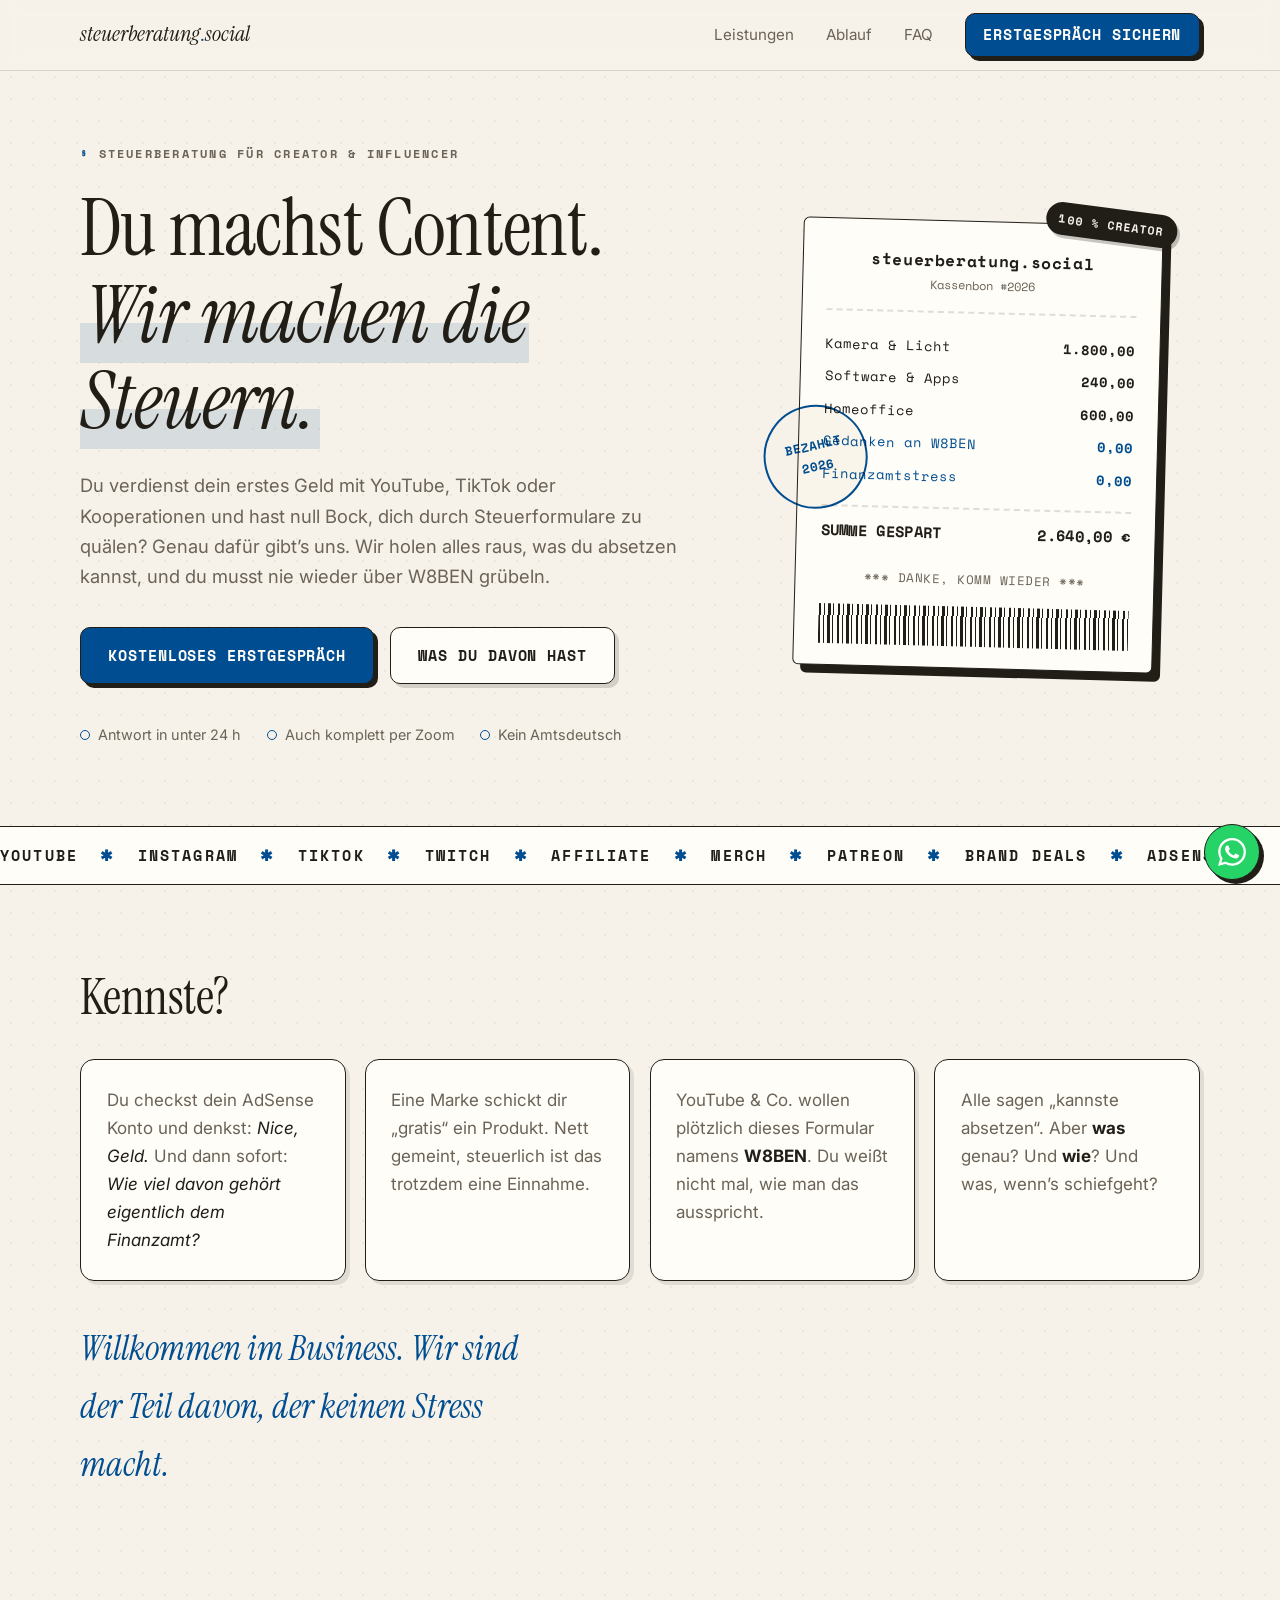
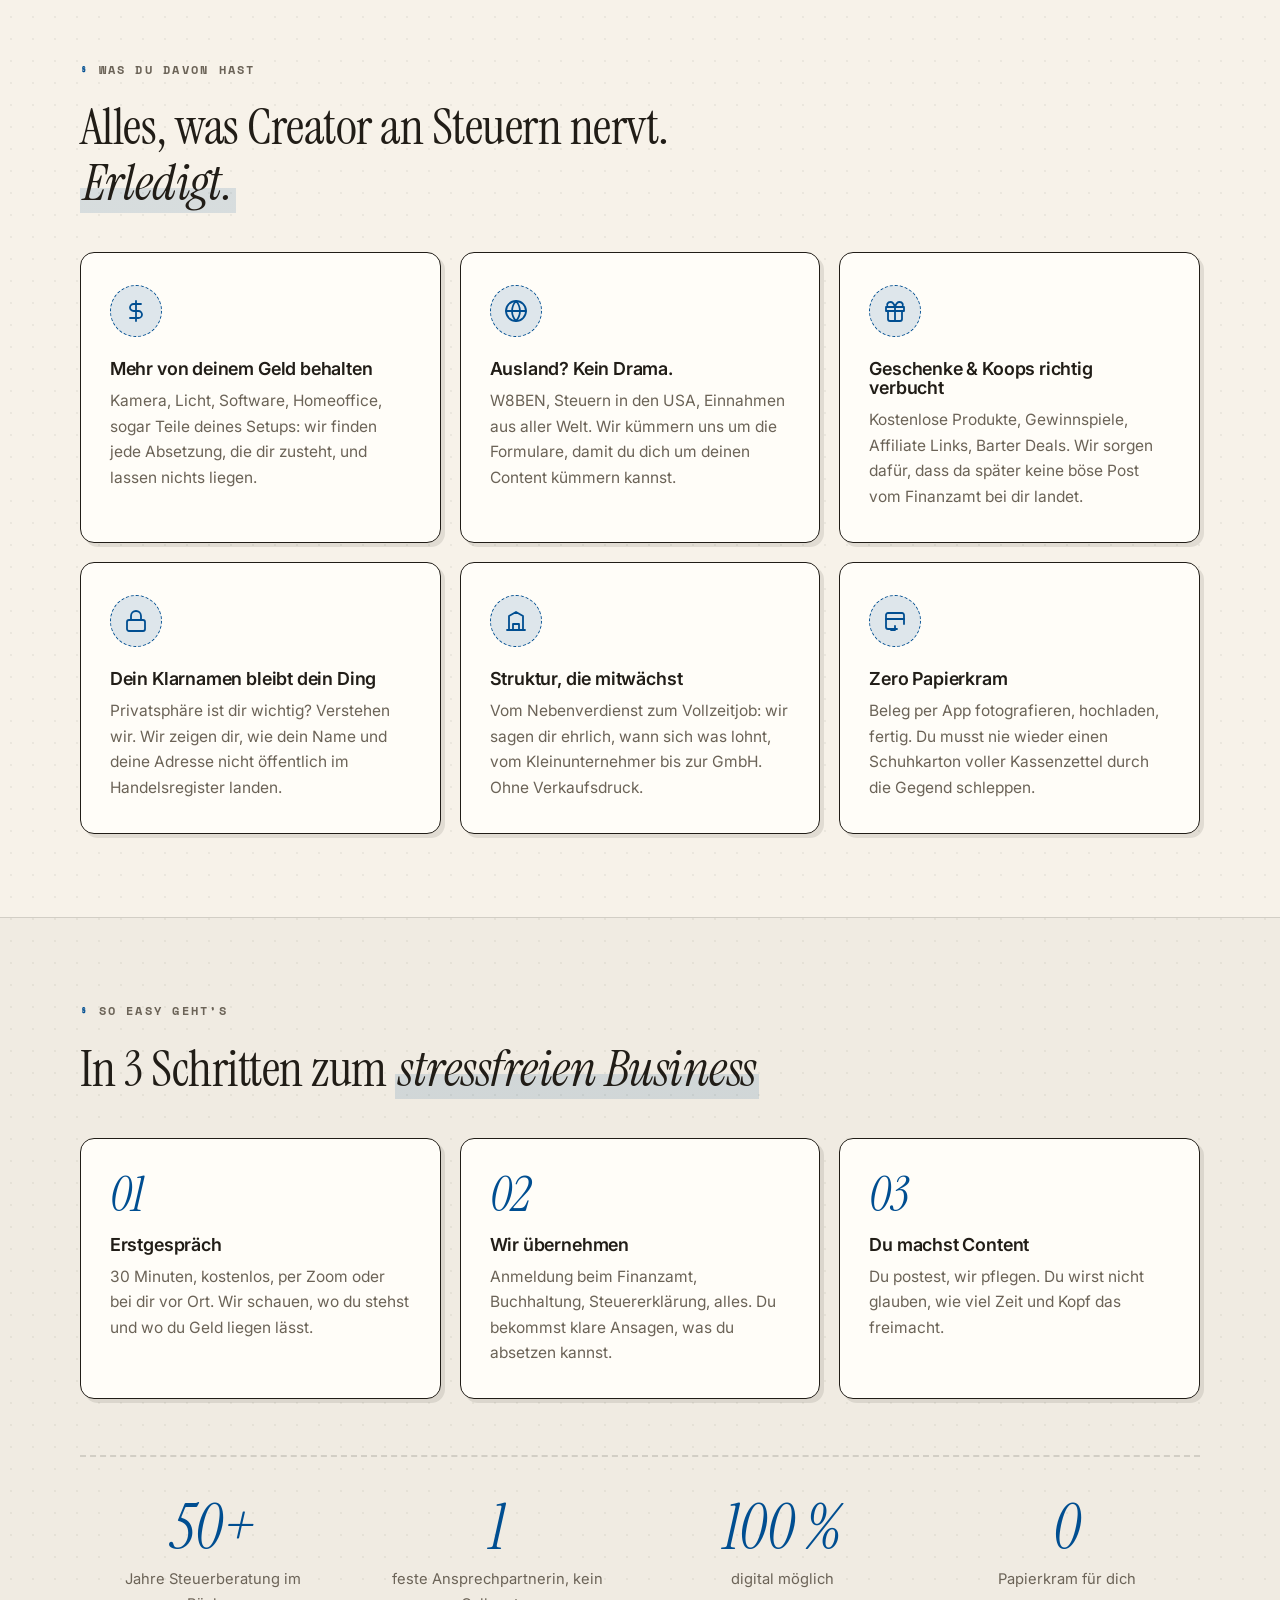
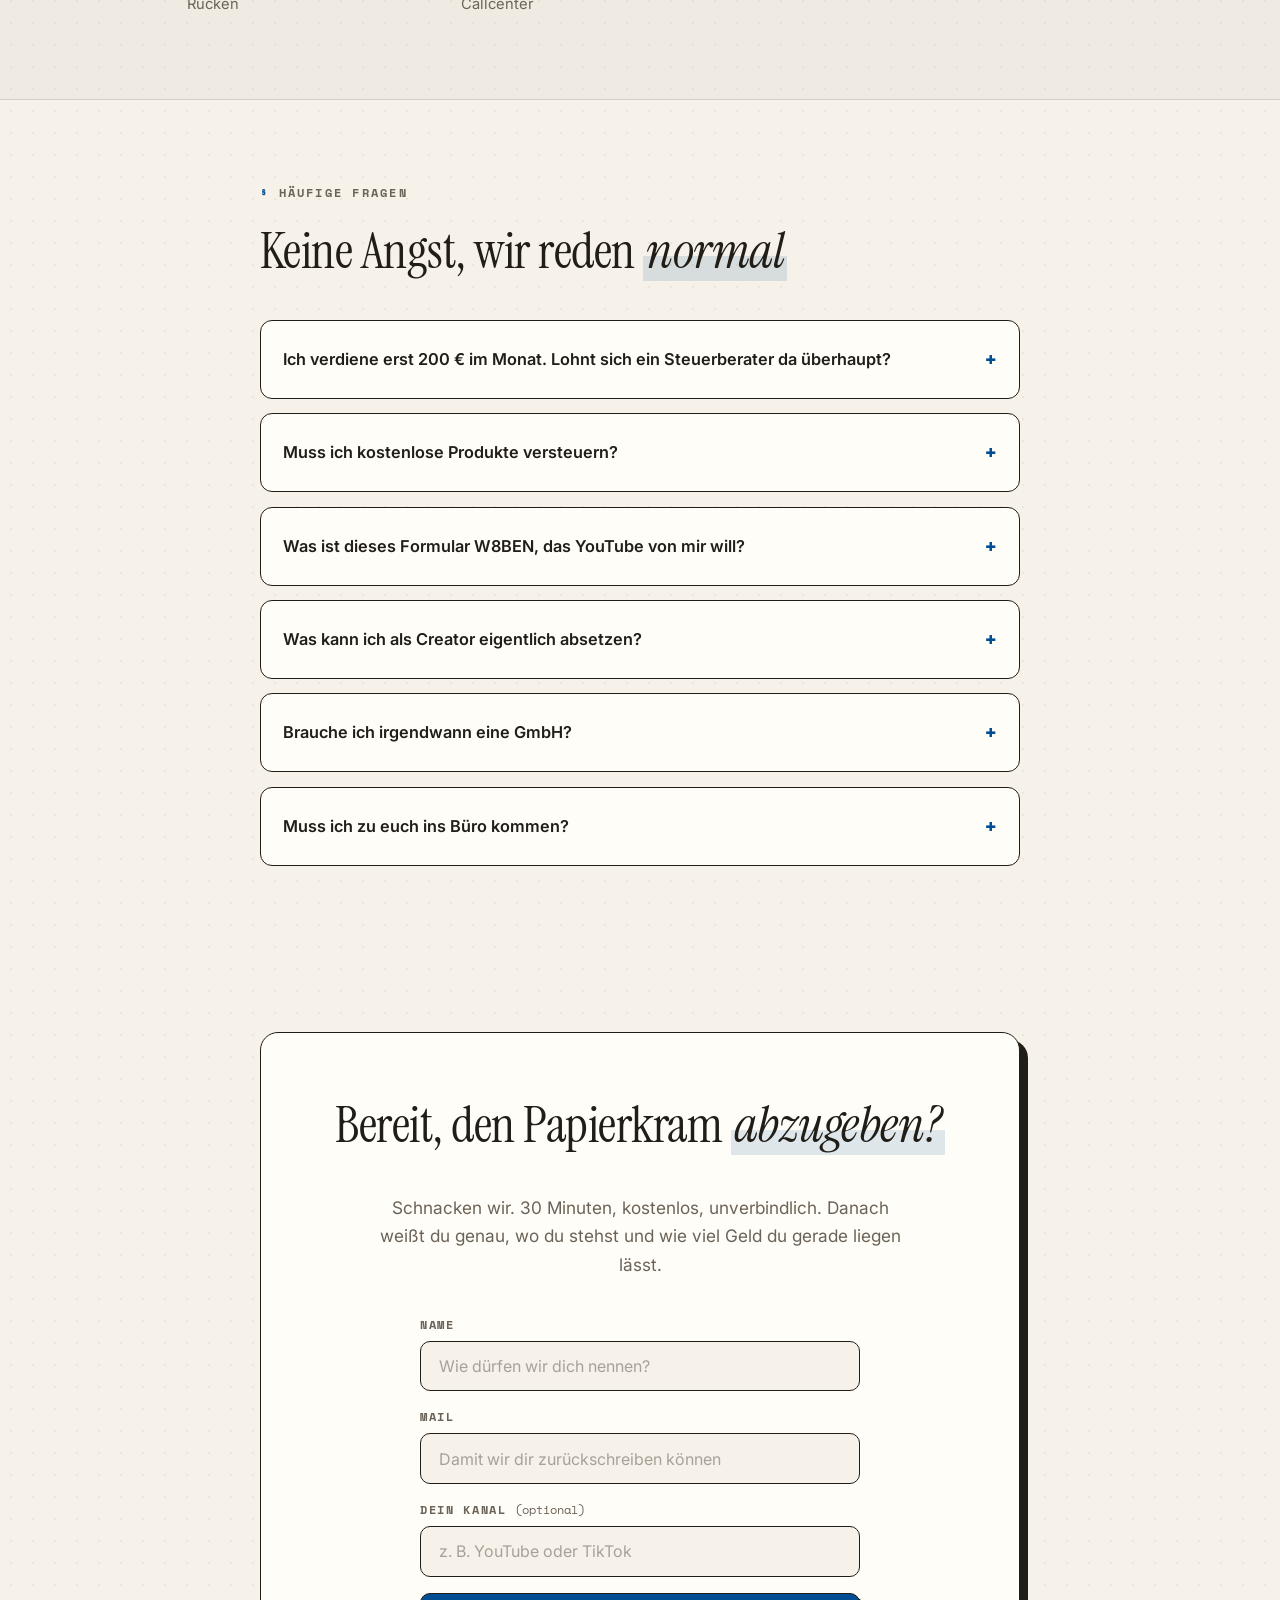
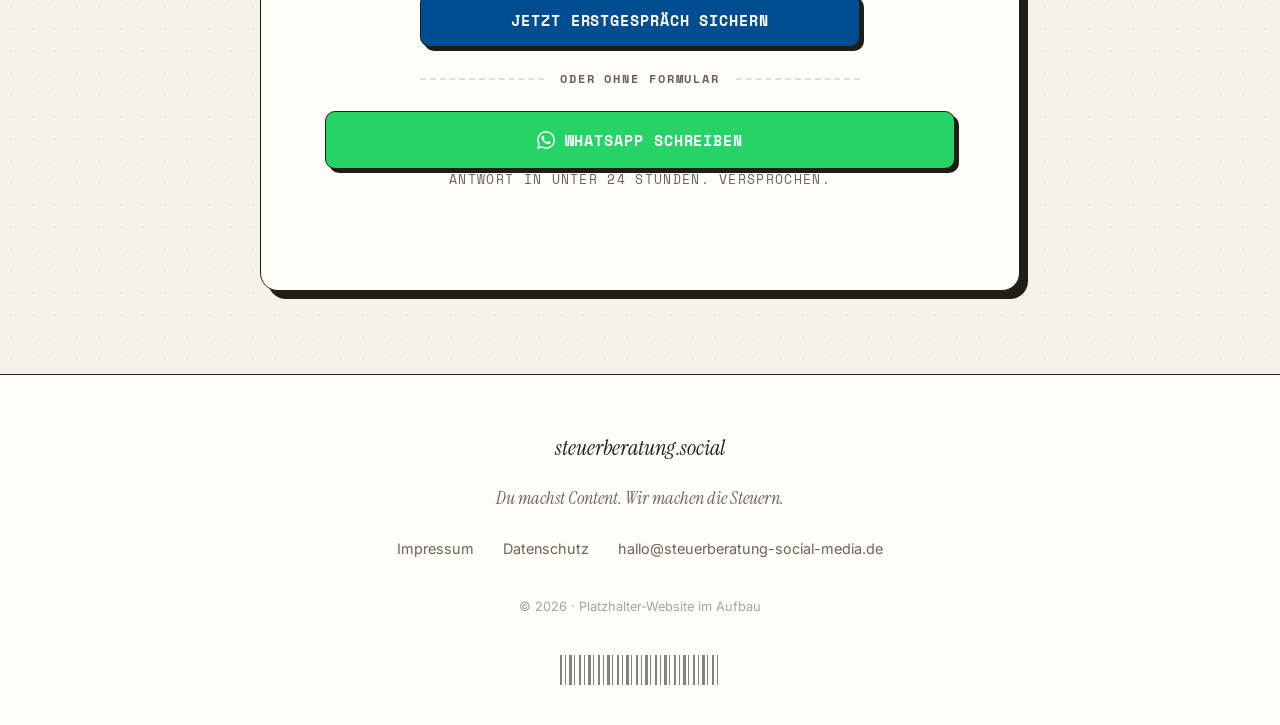
==== commit 9c502f43: "Detail-Feedback umgesetzt: Kanzleiblau, Marquee-Fix, Abstaende, Paragraf-Eyebrows, Bindestriche raus" ====
--- a/index.html
+++ b/index.html
@@ -3,9 +3,9 @@
 <head>
   <meta charset="UTF-8">
   <meta name="viewport" content="width=device-width, initial-scale=1.0">
-  <title>Steuerberatung für Creator & Influencer — steuerberatung.social</title>
-  <meta name="description" content="Du machst Content, wir machen die Steuern. Steuerberatung für Influencer & Creator: Absetzungen, W8-BEN, Kooperationen, Geschenke — digital, ohne Amtsdeutsch.">
-  <link rel="icon" href="data:image/svg+xml,%3Csvg xmlns='http://www.w3.org/2000/svg' viewBox='0 0 64 64'%3E%3Crect width='64' height='64' rx='12' fill='%23E4572E'/%3E%3Ctext x='32' y='43' font-family='Georgia,serif' font-style='italic' font-size='34' fill='%23F7F2E9' text-anchor='middle'%3Es.%3C/text%3E%3C/svg%3E">
+  <title>Steuerberatung für Creator &amp; Influencer · steuerberatung.social</title>
+  <meta name="description" content="Du machst Content, wir machen die Steuern. Steuerberatung für Influencer &amp; Creator: Absetzungen, W8BEN, Kooperationen, Geschenke. Digital und ohne Amtsdeutsch.">
+  <link rel="icon" href="data:image/svg+xml,%3Csvg xmlns='http://www.w3.org/2000/svg' viewBox='0 0 64 64'%3E%3Crect width='64' height='64' rx='12' fill='%23004E91'/%3E%3Ctext x='32' y='43' font-family='Georgia,serif' font-style='italic' font-size='34' fill='%23F7F2E9' text-anchor='middle'%3Es.%3C/text%3E%3C/svg%3E">
   <link rel="preconnect" href="https://fonts.googleapis.com">
   <link rel="preconnect" href="https://fonts.gstatic.com" crossorigin>
   <link href="https://fonts.googleapis.com/css2?family=Instrument+Serif:ital@0;1&family=Inter:wght@400;500;600&family=Space+Mono:wght@400;700&display=swap" rel="stylesheet">
@@ -21,7 +21,7 @@
         <a href="#leistungen">Leistungen</a>
         <a href="#ablauf">Ablauf</a>
         <a href="#faq">FAQ</a>
-        <a href="#kontakt" class="btn btn--small">Erstgespräch sichern</a>
+        <a href="#kontakt" class="btn btn--small btn--primary">Erstgespräch sichern</a>
       </nav>
       <button class="nav__burger" id="burger" aria-label="Menü öffnen" aria-expanded="false">
         <span></span><span></span><span></span>
@@ -36,9 +36,9 @@
         <p class="eyebrow reveal">Steuerberatung für Creator &amp; Influencer</p>
         <h1 class="reveal" data-delay="1">Du machst Content.<br><em class="hl">Wir machen die Steuern.</em></h1>
         <p class="hero__sub reveal" data-delay="2">
-          Du verdienst dein erstes Geld mit YouTube, TikTok oder Kooperationen — und hast null Bock,
+          Du verdienst dein erstes Geld mit YouTube, TikTok oder Kooperationen und hast null Bock,
           dich durch Steuerformulare zu quälen? Genau dafür gibt’s uns. Wir holen alles raus, was du
-          absetzen kannst, und du musst nie wieder über W8-BEN grübeln.
+          absetzen kannst, und du musst nie wieder über W8BEN grübeln.
         </p>
         <div class="hero__cta reveal" data-delay="3">
           <a href="#kontakt" class="btn btn--primary">Kostenloses Erstgespräch</a>
@@ -60,9 +60,9 @@
           <ul class="receipt__lines">
             <li><span>Kamera &amp; Licht</span><span>1.800,00</span></li>
             <li><span>Software &amp; Apps</span><span>240,00</span></li>
-            <li><span>Home-Office</span><span>600,00</span></li>
-            <li class="is-free"><span>W8-BEN-Grübeln</span><span>0,00</span></li>
-            <li class="is-free"><span>Finanzamt-Stress</span><span>0,00</span></li>
+            <li><span>Homeoffice</span><span>600,00</span></li>
+            <li class="is-free"><span>Gedanken an W8BEN</span><span>0,00</span></li>
+            <li class="is-free"><span>Finanzamtstress</span><span>0,00</span></li>
           </ul>
           <div class="receipt__total">
             <span>SUMME GESPART</span>
@@ -80,8 +80,12 @@
   <!-- ============ MARQUEE ============ -->
   <div class="marquee" aria-hidden="true">
     <div class="marquee__track">
-      <span>YouTube</span><span>Instagram</span><span>TikTok</span><span>Twitch</span><span>Affiliate</span><span>Merch</span><span>Patreon</span><span>Brand Deals</span><span>AdSense</span><span>UGC</span>
-      <span>YouTube</span><span>Instagram</span><span>TikTok</span><span>Twitch</span><span>Affiliate</span><span>Merch</span><span>Patreon</span><span>Brand Deals</span><span>AdSense</span><span>UGC</span>
+      <div class="marquee__group">
+        <span>YouTube</span><span>Instagram</span><span>TikTok</span><span>Twitch</span><span>Affiliate</span><span>Merch</span><span>Patreon</span><span>Brand Deals</span><span>AdSense</span><span>UGC</span>
+      </div>
+      <div class="marquee__group">
+        <span>YouTube</span><span>Instagram</span><span>TikTok</span><span>Twitch</span><span>Affiliate</span><span>Merch</span><span>Patreon</span><span>Brand Deals</span><span>AdSense</span><span>UGC</span>
+      </div>
     </div>
   </div>
 
@@ -91,13 +95,13 @@
       <h2 class="reveal">Kennste?</h2>
       <div class="pain__grid">
         <div class="pain__item reveal">
-          <p>Du checkst dein AdSense-Konto und denkst: <em>Nice, Geld.</em> Und dann sofort: <em>Wie viel davon gehört eigentlich dem Finanzamt?</em></p>
+          <p>Du checkst dein AdSense Konto und denkst: <em>Nice, Geld.</em> Und dann sofort: <em>Wie viel davon gehört eigentlich dem Finanzamt?</em></p>
         </div>
         <div class="pain__item reveal" data-delay="1">
-          <p>Eine Marke schickt dir „gratis“ ein Produkt. Nett gemeint — steuerlich ist das trotzdem eine Einnahme.</p>
+          <p>Eine Marke schickt dir „gratis“ ein Produkt. Nett gemeint, steuerlich ist das trotzdem eine Einnahme.</p>
         </div>
         <div class="pain__item reveal" data-delay="2">
-          <p>YouTube & Co. wollen plötzlich dieses <strong>W8-BEN-Formular</strong>. Du weißt nicht mal, wie man das ausspricht.</p>
+          <p>YouTube &amp; Co. wollen plötzlich dieses Formular namens <strong>W8BEN</strong>. Du weißt nicht mal, wie man das ausspricht.</p>
         </div>
         <div class="pain__item reveal" data-delay="3">
           <p>Alle sagen „kannste absetzen“. Aber <strong>was</strong> genau? Und <strong>wie</strong>? Und was, wenn’s schiefgeht?</p>
@@ -118,21 +122,21 @@
             <svg viewBox="0 0 24 24" fill="none" stroke="currentColor" stroke-width="1.8" stroke-linecap="round" stroke-linejoin="round"><path d="M12 2v20M17 5H9.5a3.5 3.5 0 0 0 0 7h5a3.5 3.5 0 0 1 0 7H6"/></svg>
           </div>
           <h3>Mehr von deinem Geld behalten</h3>
-          <p>Kamera, Licht, Software, Home-Office, sogar Teile deines Setups — wir finden jede Absetzung, die dir zusteht, und lassen nichts liegen.</p>
+          <p>Kamera, Licht, Software, Homeoffice, sogar Teile deines Setups: wir finden jede Absetzung, die dir zusteht, und lassen nichts liegen.</p>
         </article>
         <article class="card reveal" data-delay="1">
           <div class="card__icon">
             <svg viewBox="0 0 24 24" fill="none" stroke="currentColor" stroke-width="1.8" stroke-linecap="round" stroke-linejoin="round"><circle cx="12" cy="12" r="10"/><path d="M2 12h20M12 2a15.3 15.3 0 0 1 4 10 15.3 15.3 0 0 1-4 10 15.3 15.3 0 0 1-4-10 15.3 15.3 0 0 1 4-10z"/></svg>
           </div>
           <h3>Ausland? Kein Drama.</h3>
-          <p>W8-BEN, US-Steuern, Einnahmen aus aller Welt. Wir kümmern uns um die Formulare, damit du dich um deinen Content kümmern kannst.</p>
+          <p>W8BEN, Steuern in den USA, Einnahmen aus aller Welt. Wir kümmern uns um die Formulare, damit du dich um deinen Content kümmern kannst.</p>
         </article>
         <article class="card reveal" data-delay="2">
           <div class="card__icon">
             <svg viewBox="0 0 24 24" fill="none" stroke="currentColor" stroke-width="1.8" stroke-linecap="round" stroke-linejoin="round"><rect x="3" y="8" width="18" height="4"/><path d="M5 12v8a2 2 0 0 0 2 2h10a2 2 0 0 0 2-2v-8M12 8v13M12 8s-1.5-5-4.5-5S3 6 5 8h7zM12 8s1.5-5 4.5-5S21 6 19 8h-7z"/></svg>
           </div>
-          <h3>Geschenke & Koops richtig verbucht</h3>
-          <p>Kostenlose Produkte, Gewinnspiele, Affiliate-Links, Barter Deals. Wir sorgen dafür, dass da später keine böse Post vom Finanzamt bei dir landet.</p>
+          <h3>Geschenke &amp; Koops richtig verbucht</h3>
+          <p>Kostenlose Produkte, Gewinnspiele, Affiliate Links, Barter Deals. Wir sorgen dafür, dass da später keine böse Post vom Finanzamt bei dir landet.</p>
         </article>
         <article class="card reveal" data-delay="1">
           <div class="card__icon">
@@ -146,14 +150,14 @@
             <svg viewBox="0 0 24 24" fill="none" stroke="currentColor" stroke-width="1.8" stroke-linecap="round" stroke-linejoin="round"><path d="M3 21h18M5 21V7l7-4 7 4v14M9 21v-6h6v6"/></svg>
           </div>
           <h3>Struktur, die mitwächst</h3>
-          <p>Vom Nebenverdienst zum Vollzeit-Job: Wir sagen dir ehrlich, wann sich was lohnt — vom Kleinunternehmer bis zur GmbH. Ohne Verkaufsdruck.</p>
+          <p>Vom Nebenverdienst zum Vollzeitjob: wir sagen dir ehrlich, wann sich was lohnt, vom Kleinunternehmer bis zur GmbH. Ohne Verkaufsdruck.</p>
         </article>
         <article class="card reveal" data-delay="3">
           <div class="card__icon">
             <svg viewBox="0 0 24 24" fill="none" stroke="currentColor" stroke-width="1.8" stroke-linecap="round" stroke-linejoin="round"><path d="M21 15V6a2 2 0 0 0-2-2H5a2 2 0 0 0-2 2v12a2 2 0 0 0 2 2h9"/><path d="M3 10h18M8 21h4M12 17v4"/></svg>
           </div>
           <h3>Zero Papierkram</h3>
-          <p>Beleg per App fotografieren, hochladen, fertig. Du musst nie wieder einen Schuhkarton voller Kassenzettel durch den Gegend schleppen.</p>
+          <p>Beleg per App fotografieren, hochladen, fertig. Du musst nie wieder einen Schuhkarton voller Kassenzettel durch die Gegend schleppen.</p>
         </article>
       </div>
     </div>
@@ -163,17 +167,17 @@
   <section class="section section--alt" id="ablauf">
     <div class="container">
       <p class="eyebrow reveal">So easy geht’s</p>
-      <h2 class="reveal">In 3 Schritten zum <span class="grad">Stress-freien Business</span></h2>
+      <h2 class="reveal">In 3 Schritten zum <span class="grad">stressfreien Business</span></h2>
       <div class="steps">
         <div class="step reveal">
           <span class="step__num">01</span>
           <h3>Erstgespräch</h3>
-          <p>30 Minuten, kostenlos, per Zoom oder bei dir vor Ort. Wir schauen, wo du stehst — und wo du Geld liegen lässt.</p>
+          <p>30 Minuten, kostenlos, per Zoom oder bei dir vor Ort. Wir schauen, wo du stehst und wo du Geld liegen lässt.</p>
         </div>
         <div class="step reveal" data-delay="1">
           <span class="step__num">02</span>
           <h3>Wir übernehmen</h3>
-          <p>Anmeldung beim Finanzamt, Buchhaltung, Steuererklärung — alles. Du bekommst klare Ansagen, was du absetzen kannst.</p>
+          <p>Anmeldung beim Finanzamt, Buchhaltung, Steuererklärung, alles. Du bekommst klare Ansagen, was du absetzen kannst.</p>
         </div>
         <div class="step reveal" data-delay="2">
           <span class="step__num">03</span>
@@ -183,7 +187,7 @@
       </div>
       <div class="stats reveal">
         <div class="stat"><span class="stat__num">50+</span><span class="stat__label">Jahre Steuerberatung im Rücken</span></div>
-        <div class="stat"><span class="stat__num">1</span><span class="stat__label">feste Ansprechpartnerin — kein Callcenter</span></div>
+        <div class="stat"><span class="stat__num">1</span><span class="stat__label">feste Ansprechpartnerin, kein Callcenter</span></div>
         <div class="stat"><span class="stat__num">100&nbsp;%</span><span class="stat__label">digital möglich</span></div>
         <div class="stat"><span class="stat__num">0</span><span class="stat__label">Papierkram für dich</span></div>
       </div>
@@ -197,28 +201,28 @@
       <h2 class="reveal">Keine Angst, wir reden <span class="grad">normal</span></h2>
       <div class="faq">
         <details class="faq__item reveal">
-          <summary>Ich verdiene erst 200&nbsp;€ im Monat — lohnt sich ein Steuerberater da überhaupt?</summary>
-          <div class="faq__answer"><p>Ehrlich? Wenn’s nur ums Geld geht: noch nicht zwingend. Aber genau JETZT legst du die Basis — was Einnahme ist, was du absetzt, wie du Belege sammelst. Die meisten zahlen später teuer für Fehler aus der Anfangszeit. Im kostenlosen Erstgespräch sagen wir dir, ob es sich für dich lohnt. Versprochen: kein Verkaufsdruck.</p></div>
+          <summary>Ich verdiene erst 200&nbsp;€ im Monat. Lohnt sich ein Steuerberater da überhaupt?</summary>
+          <div class="faq__answer"><p>Ehrlich? Wenn’s nur ums Geld geht: noch nicht zwingend. Aber genau JETZT legst du die Basis: was Einnahme ist, was du absetzt, wie du Belege sammelst. Die meisten zahlen später teuer für Fehler aus der Anfangszeit. Im kostenlosen Erstgespräch sagen wir dir, ob es sich für dich lohnt. Versprochen: kein Verkaufsdruck.</p></div>
         </details>
         <details class="faq__item reveal" data-delay="1">
           <summary>Muss ich kostenlose Produkte versteuern?</summary>
-          <div class="faq__answer"><p>Kurze Antwort: Ja, oft. Was dir Marken schicken, ist steuerlich meist eine Einnahme — auch wenn kein Geld geflossen ist. Wie du das sauber verbuchst und welche Deals du so gestaltest, dass du drum herumkommst, ist genau unser Job.</p></div>
+          <div class="faq__answer"><p>Kurze Antwort: Ja, oft. Was dir Marken schicken, ist steuerlich meist eine Einnahme, auch wenn kein Geld geflossen ist. Wie du das sauber verbuchst und welche Deals du so gestaltest, dass du drum herumkommst, ist genau unser Job.</p></div>
         </details>
         <details class="faq__item reveal" data-delay="2">
-          <summary>Was ist dieses W8-BEN-Formular, das YouTube von mir will?</summary>
-          <div class="faq__answer"><p>Ein US-Steuerformular, damit dir in den USA nicht zu viel Steuern auf deine Einnahmen abgezogen werden. Klingt kompliziert, ist es auch — zumindest einmal. Danach erledigen wir das für dich. Du musst nie wieder dran denken.</p></div>
+          <summary>Was ist dieses Formular W8BEN, das YouTube von mir will?</summary>
+          <div class="faq__answer"><p>Ein Steuerformular aus den USA, damit dir dort nicht zu viel Steuern auf deine Einnahmen abgezogen werden. Klingt kompliziert, ist es auch, zumindest einmal. Danach erledigen wir das für dich. Du musst nie wieder dran denken.</p></div>
         </details>
         <details class="faq__item reveal" data-delay="3">
           <summary>Was kann ich als Creator eigentlich absetzen?</summary>
-          <div class="faq__answer"><p>Mehr als du denkst: Kamera, Mikro, Licht, PC, Software, Handyvertrag, Home-Office, Weiterbildungen, Fahrten zu Shootings, teils sogar Outfits und Reisen, wenn sie fürs Business sind. Wir sagen dir, was geht — und legen es so an, dass es bei einer Prüfung standhält.</p></div>
+          <div class="faq__answer"><p>Mehr als du denkst: Kamera, Mikro, Licht, PC, Software, Handyvertrag, Homeoffice, Weiterbildungen, Fahrten zu Shootings, teils sogar Outfits und Reisen, wenn sie fürs Business sind. Wir sagen dir, was geht und legen es so an, dass es bei einer Prüfung standhält.</p></div>
         </details>
         <details class="faq__item reveal" data-delay="4">
           <summary>Brauche ich irgendwann eine GmbH?</summary>
-          <div class="faq__answer"><p>Kommt drauf an. Ab einem bestimmten Gewinn spart eine GmbH richtig Steuern — davor ist sie nur teuerer Verwaltungsaufwand. Wir rechnen das für dich durch und sagen dir ehrlich, wann der Zeitpunkt gekommen ist. Keine Panik, kein Overengineering.</p></div>
+          <div class="faq__answer"><p>Kommt drauf an. Ab einem bestimmten Gewinn spart eine GmbH richtig Steuern, davor ist sie nur teurer Verwaltungsaufwand. Wir rechnen das für dich durch und sagen dir ehrlich, wann der Zeitpunkt gekommen ist. Keine Panik, kein Overengineering.</p></div>
         </details>
         <details class="faq__item reveal" data-delay="5">
           <summary>Muss ich zu euch ins Büro kommen?</summary>
-          <div class="faq__answer"><p>Nö. Alles läuft digital: Video-Calls, App, Uploads. Wenn du persönlich reden willst, gerne — per Zoom oder bei einem Kaffee. Wie es dir am liebsten ist.</p></div>
+          <div class="faq__answer"><p>Nö. Alles läuft digital: Video Calls, App, Uploads. Wenn du persönlich reden willst, gerne, per Zoom oder bei einem Kaffee. Wie es dir am liebsten ist.</p></div>
         </details>
       </div>
     </div>
@@ -226,17 +230,31 @@
 
   <!-- ============ CTA ============ -->
   <section class="section cta" id="kontakt">
-    <div class="cta__glow" aria-hidden="true"></div>
     <div class="container container--narrow cta__inner">
       <h2 class="reveal">Bereit, den Papierkram <span class="grad">abzugeben?</span></h2>
-      <p class="reveal" data-delay="1">Schnacken wir. 30 Minuten, kostenlos, unverbindlich. Danach weißt du genau, wo du stehst — und wie viel Geld du gerade liegen lässt.</p>
+      <p class="reveal" data-delay="1">Schnacken wir. 30 Minuten, kostenlos, unverbindlich. Danach weißt du genau, wo du stehst und wie viel Geld du gerade liegen lässt.</p>
       <form class="cta__form reveal" data-delay="2" action="#" method="post">
-        <input type="text" name="name" placeholder="Dein Name" required>
-        <input type="email" name="email" placeholder="Deine E-Mail" required>
-        <input type="text" name="kanal" placeholder="Dein Kanal (optional)">
+        <div class="field">
+          <label for="f-name">Name</label>
+          <input id="f-name" type="text" name="name" placeholder="Wie dürfen wir dich nennen?" required>
+        </div>
+        <div class="field">
+          <label for="f-mail">Mail</label>
+          <input id="f-mail" type="email" name="email" placeholder="Damit wir dir zurückschreiben können" required>
+        </div>
+        <div class="field">
+          <label for="f-kanal">Dein Kanal <span>(optional)</span></label>
+          <input id="f-kanal" type="text" name="kanal" placeholder="z. B. YouTube oder TikTok">
+        </div>
         <button type="submit" class="btn btn--primary btn--full">Jetzt Erstgespräch sichern</button>
       </form>
-      <p class="cta__micro reveal" data-delay="3">Antwort in unter 24 Stunden. Versprochen.</p>
+      <div class="cta__divider reveal" data-delay="3"><span>oder ohne Formular</span></div>
+      <!-- TODO: Platzhalter Nummer 4915112345678 durch echte Nummer ersetzen (international, ohne +, ohne Nullen vorne) -->
+      <a class="btn btn--whatsapp btn--full reveal" data-delay="3" href="https://wa.me/4915112345678?text=Hi%2C%20ich%20w%C3%BCrde%20gerne%20ein%20kostenloses%20Erstgespr%C3%A4ch%20ausmachen.%20Es%20geht%20um%20Steuern%20f%C3%BCr%20meinen%20Kanal." target="_blank" rel="noopener">
+        <svg viewBox="0 0 24 24" fill="currentColor" aria-hidden="true"><path d="M17.472 14.382c-.297-.149-1.758-.867-2.03-.967-.273-.099-.471-.148-.67.15-.197.297-.767.966-.94 1.164-.173.199-.347.223-.644.075-.297-.15-1.255-.463-2.39-1.475-.883-.788-1.48-1.761-1.653-2.059-.173-.297-.018-.458.13-.606.134-.133.298-.347.446-.52.149-.174.198-.298.298-.497.099-.198.05-.371-.025-.52-.075-.149-.669-1.612-.916-2.207-.242-.579-.487-.5-.669-.51-.173-.008-.371-.01-.57-.01-.198 0-.52.074-.792.372-.272.297-1.04 1.016-1.04 2.479 0 1.462 1.065 2.875 1.213 3.074.149.198 2.096 3.2 5.077 4.487.709.306 1.262.489 1.694.625.712.227 1.36.195 1.871.118.571-.085 1.758-.719 2.006-1.413.248-.694.248-1.289.173-1.413-.074-.124-.272-.198-.57-.347m-5.421 7.403h-.004a9.87 9.87 0 01-5.031-1.378l-.361-.214-3.741.982.998-3.648-.235-.374a9.86 9.86 0 01-1.51-5.26c.001-5.45 4.436-9.884 9.888-9.884 2.64 0 5.122 1.03 6.988 2.898a9.825 9.825 0 012.893 6.994c-.003 5.45-4.437 9.884-9.885 9.884m8.413-18.297A11.815 11.815 0 0012.05 0C5.495 0 .16 5.335.157 11.892c0 2.096.547 4.142 1.588 5.945L.057 24l6.305-1.654a11.882 11.882 0 005.683 1.448h.005c6.554 0 11.89-5.335 11.893-11.893a11.821 11.821 0 00-3.48-8.413"/></svg>
+        WhatsApp schreiben
+      </a>
+      <p class="cta__micro reveal" data-delay="4">Antwort in unter 24 Stunden. Versprochen.</p>
     </div>
   </section>
 
@@ -255,6 +273,12 @@
     </div>
   </footer>
 
+  <!-- Floating WhatsApp Button -->
+  <!-- TODO: hier ebenfalls echte Nummer eintragen -->
+  <a class="wa-float" href="https://wa.me/4915112345678?text=Hi%2C%20ich%20w%C3%BCrde%20gerne%20ein%20kostenloses%20Erstgespr%C3%A4ch%20ausmachen.%20Es%20geht%20um%20Steuern%20f%C3%BCr%20meinen%20Kanal." target="_blank" rel="noopener" aria-label="Per WhatsApp schreiben">
+    <svg viewBox="0 0 24 24" fill="currentColor" aria-hidden="true"><path d="M17.472 14.382c-.297-.149-1.758-.867-2.03-.967-.273-.099-.471-.148-.67.15-.197.297-.767.966-.94 1.164-.173.199-.347.223-.644.075-.297-.15-1.255-.463-2.39-1.475-.883-.788-1.48-1.761-1.653-2.059-.173-.297-.018-.458.13-.606.134-.133.298-.347.446-.52.149-.174.198-.298.298-.497.099-.198.05-.371-.025-.52-.075-.149-.669-1.612-.916-2.207-.242-.579-.487-.5-.669-.51-.173-.008-.371-.01-.57-.01-.198 0-.52.074-.792.372-.272.297-1.04 1.016-1.04 2.479 0 1.462 1.065 2.875 1.213 3.074.149.198 2.096 3.2 5.077 4.487.709.306 1.262.489 1.694.625.712.227 1.36.195 1.871.118.571-.085 1.758-.719 2.006-1.413.248-.694.248-1.289.173-1.413-.074-.124-.272-.198-.57-.347m-5.421 7.403h-.004a9.87 9.87 0 01-5.031-1.378l-.361-.214-3.741.982.998-3.648-.235-.374a9.86 9.86 0 01-1.51-5.26c.001-5.45 4.436-9.884 9.888-9.884 2.64 0 5.122 1.03 6.988 2.898a9.825 9.825 0 012.893 6.994c-.003 5.45-4.437 9.884-9.885 9.884m8.413-18.297A11.815 11.815 0 0012.05 0C5.495 0 .16 5.335.157 11.892c0 2.096.547 4.142 1.588 5.945L.057 24l6.305-1.654a11.882 11.882 0 005.683 1.448h.005c6.554 0 11.89-5.335 11.893-11.893a11.821 11.821 0 00-3.48-8.413"/></svg>
+  </a>
+
   <script src="js/main.js"></script>
 </body>
 </html>
--- a/css/style.css
+++ b/css/style.css
@@ -1,6 +1,6 @@
 /* ============================================================
    steuerberatung.social — Papier- & Beleg-Look
-   Helles Papier, Tusche, Stempelrot. Keine Gradients, kein Glow.
+   Helles Papier, Tusche, Kanzleiblau (#004E91). Keine Glows.
    ============================================================ */
 
 :root {
@@ -9,8 +9,9 @@
   --ink: #211d17;
   --ink-soft: rgba(33, 29, 23, 0.14);
   --ink-dim: #6b6357;
-  --red: #e4572e;
-  --red-soft: rgba(228, 87, 46, 0.14);
+  --blue: #004e91;
+  --blue-soft: rgba(0, 78, 145, 0.13);
+  --wa: #25d366;
   --radius: 14px;
   --font-display: "Instrument Serif", Georgia, serif;
   --font-body: "Inter", system-ui, sans-serif;
@@ -34,7 +35,7 @@
   overflow-x: hidden;
 }
 
-::selection { background: var(--red); color: var(--paper); }
+::selection { background: var(--blue); color: var(--paper); }
 
 h1, h2, h3 {
   font-family: var(--font-display);
@@ -56,7 +57,7 @@
 }
 
 .section {
-  padding: clamp(4.5rem, 9vw, 8rem) 0;
+  padding: clamp(3.25rem, 6.5vw, 5.5rem) 0;
   position: relative;
 }
 
@@ -73,21 +74,24 @@
   font-weight: 700;
   text-transform: uppercase;
   letter-spacing: 0.18em;
-  color: var(--red);
+  color: var(--ink-dim);
   margin-bottom: 1.2rem;
 }
 
-.eyebrow::before { content: "// "; color: var(--ink-dim); }
+.eyebrow::before {
+  content: "§ ";
+  color: var(--blue);
+}
 
 h2 {
   font-size: clamp(2.1rem, 4.6vw, 3.2rem);
-  margin-bottom: 3rem;
+  margin-bottom: 2.6rem;
 }
 
 /* Marker-Highlight statt Verlaufstext */
 .grad, .hl {
   font-style: italic;
-  background: linear-gradient(transparent 58%, var(--red-soft) 58%, var(--red-soft) 96%, transparent 96%);
+  background: linear-gradient(transparent 58%, var(--blue-soft) 58%, var(--blue-soft) 96%, transparent 96%);
   color: inherit;
   padding-inline: 0.06em;
 }
@@ -112,8 +116,15 @@
   white-space: nowrap;
 }
 
+.btn svg {
+  width: 18px;
+  height: 18px;
+  margin-right: 0.6rem;
+  flex-shrink: 0;
+}
+
 .btn--primary {
-  background: var(--red);
+  background: var(--blue);
   color: #fffdf8;
   box-shadow: 4px 4px 0 var(--ink);
 }
@@ -139,11 +150,27 @@
   box-shadow: 6px 6px 0 rgba(33, 29, 23, 0.22);
 }
 
+.btn--whatsapp {
+  background: var(--wa);
+  color: #fff;
+  box-shadow: 4px 4px 0 var(--ink);
+}
+
+.btn--whatsapp:hover {
+  transform: translate(-2px, -2px);
+  box-shadow: 6px 6px 0 var(--ink);
+}
+
+.btn--whatsapp:active {
+  transform: translate(2px, 2px);
+  box-shadow: 1px 1px 0 var(--ink);
+}
+
 .btn--small { padding: 0.55rem 1.1rem; font-size: 0.82rem; }
 .btn--full { width: 100%; }
 
 :focus-visible {
-  outline: 2px dashed var(--red);
+  outline: 2px dashed var(--blue);
   outline-offset: 3px;
 }
 
@@ -176,7 +203,7 @@
   text-decoration: none;
 }
 
-.nav__logo .dot { color: var(--red); font-style: normal; }
+.nav__logo .dot { color: var(--blue); font-style: normal; }
 
 .nav__links {
   display: flex;
@@ -193,8 +220,11 @@
 
 .nav__links a:hover { color: var(--ink); }
 
-.nav__links a.btn { color: #fffdf8; }
-.nav__links a.btn:hover { color: #fffdf8; }
+.nav__links a.btn,
+.nav__links a.btn:hover {
+  color: #fffdf8;
+  text-decoration: none;
+}
 
 .nav__burger {
   display: none;
@@ -221,7 +251,7 @@
 /* ---------- Hero ---------- */
 
 .hero {
-  padding: 10rem 0 5.5rem;
+  padding: 9rem 0 5rem;
 }
 
 .hero__grid {
@@ -270,7 +300,7 @@
   width: 8px;
   height: 8px;
   border-radius: 50%;
-  border: 1.5px solid var(--red);
+  border: 1.5px solid var(--blue);
   flex-shrink: 0;
 }
 
@@ -325,7 +355,7 @@
 
 .receipt__lines li span:last-child { font-weight: 700; }
 
-.receipt__lines .is-free span { color: var(--red); }
+.receipt__lines .is-free span { color: var(--blue); }
 
 .receipt__total {
   display: flex;
@@ -365,9 +395,9 @@
   left: -34px;
   width: 104px;
   height: 104px;
-  border: 2.5px solid var(--red);
+  border: 2.5px solid var(--blue);
   border-radius: 50%;
-  color: var(--red);
+  color: var(--blue);
   font-family: var(--font-mono);
   font-weight: 700;
   font-size: 0.78rem;
@@ -404,16 +434,22 @@
 
 .marquee {
   border-block: 1.5px solid var(--ink);
-  padding: 0.9rem 0;
+  padding: 1rem 0;
   overflow: hidden;
   background: var(--card);
 }
 
 .marquee__track {
   display: flex;
-  gap: 2.6rem;
   width: max-content;
-  animation: scroll 30s linear infinite;
+  will-change: transform;
+  animation: scroll 32s linear infinite;
+}
+
+.marquee__group {
+  display: flex;
+  align-items: center;
+  flex-shrink: 0;
 }
 
 .marquee__track span {
@@ -428,11 +464,9 @@
 
 .marquee__track span::after {
   content: "✱";
-  color: var(--red);
-  margin-left: 2.6rem;
-}
-
-.marquee__track span:nth-child(2n) { color: transparent; -webkit-text-stroke: 1px var(--ink); }
+  color: var(--blue);
+  margin: 0 1.4rem;
+}
 
 @keyframes scroll {
   to { transform: translateX(-50%); }
@@ -440,7 +474,7 @@
 
 /* ---------- Pain ---------- */
 
-.pain h2 { margin-bottom: 2.5rem; }
+.pain h2 { margin-bottom: 2.2rem; }
 
 .pain__grid {
   display: grid;
@@ -467,12 +501,12 @@
 .pain__item strong { color: var(--ink); }
 
 .pain__punch {
-  margin-top: 3rem;
+  margin-top: 2.4rem;
   font-family: var(--font-display);
   font-style: italic;
   font-size: clamp(1.5rem, 3.4vw, 2.2rem);
   max-width: 30ch;
-  color: var(--red);
+  color: var(--blue);
 }
 
 /* ---------- Cards (Leistungen) ---------- */
@@ -494,7 +528,7 @@
 
 .card:hover {
   transform: translate(-3px, -3px);
-  box-shadow: 7px 7px 0 rgba(228, 87, 46, 0.35);
+  box-shadow: 7px 7px 0 rgba(0, 78, 145, 0.35);
 }
 
 .card__icon {
@@ -503,12 +537,12 @@
   border-radius: 50%;
   display: grid;
   place-items: center;
-  background: var(--red-soft);
-  border: 1.5px dashed var(--red);
+  background: var(--blue-soft);
+  border: 1.5px dashed var(--blue);
   margin-bottom: 1.4rem;
 }
 
-.card__icon svg { width: 24px; height: 24px; color: var(--red); }
+.card__icon svg { width: 24px; height: 24px; color: var(--blue); }
 
 .card h3 {
   font-family: var(--font-body);
@@ -526,7 +560,7 @@
   display: grid;
   grid-template-columns: repeat(auto-fit, minmax(260px, 1fr));
   gap: 1.2rem;
-  margin-bottom: 4rem;
+  margin-bottom: 3.5rem;
 }
 
 .step {
@@ -549,7 +583,7 @@
   font-style: italic;
   font-size: 3rem;
   line-height: 1;
-  color: var(--red);
+  color: var(--blue);
   margin-bottom: 1rem;
 }
 
@@ -568,7 +602,7 @@
   display: grid;
   grid-template-columns: repeat(auto-fit, minmax(180px, 1fr));
   gap: 1.2rem;
-  padding-top: 3rem;
+  padding-top: 2.6rem;
   border-top: 2px dashed var(--ink-soft);
 }
 
@@ -580,7 +614,7 @@
   font-style: italic;
   font-size: clamp(2.8rem, 5.5vw, 3.8rem);
   line-height: 1;
-  color: var(--red);
+  color: var(--blue);
 }
 
 .stat__label {
@@ -604,7 +638,7 @@
   transition: box-shadow 0.2s ease;
 }
 
-.faq__item[open] { box-shadow: 4px 4px 0 var(--red-soft); }
+.faq__item[open] { box-shadow: 4px 4px 0 var(--blue-soft); }
 
 .faq__item summary {
   list-style: none;
@@ -627,7 +661,7 @@
   font-family: var(--font-mono);
   font-size: 1.4rem;
   font-weight: 700;
-  color: var(--red);
+  color: var(--blue);
   flex-shrink: 0;
   transition: transform 0.25s ease;
 }
@@ -649,39 +683,79 @@
   border: 1.5px solid var(--ink);
   border-radius: 18px;
   box-shadow: 8px 8px 0 var(--ink);
-  padding: clamp(2.5rem, 6vw, 4.5rem) clamp(1.5rem, 5vw, 4rem);
+  padding: clamp(2.5rem, 6vw, 4rem) clamp(1.5rem, 5vw, 4rem);
 }
 
 .cta p {
   color: var(--ink-dim);
   max-width: 48ch;
-  margin: 0 auto 2.4rem;
+  margin: 0 auto 2.2rem;
   font-size: 1.08rem;
 }
 
 .cta__form {
   display: grid;
-  gap: 0.9rem;
+  gap: 1rem;
   max-width: 440px;
   margin-inline: auto;
+  text-align: left;
+}
+
+.field label {
+  display: block;
+  font-family: var(--font-mono);
+  font-size: 0.74rem;
+  font-weight: 700;
+  text-transform: uppercase;
+  letter-spacing: 0.14em;
+  color: var(--ink-dim);
+  margin-bottom: 0.4rem;
+}
+
+.field label span {
+  text-transform: none;
+  font-weight: 400;
+  letter-spacing: 0;
 }
 
 .cta__form input {
+  width: 100%;
   background: var(--paper);
   border: 1.5px solid var(--ink);
   border-radius: 10px;
-  padding: 0.95rem 1.2rem;
+  padding: 0.9rem 1.1rem;
   color: var(--ink);
   font-family: var(--font-body);
   font-size: 1rem;
   transition: box-shadow 0.15s ease;
 }
 
-.cta__form input::placeholder { color: rgba(33, 29, 23, 0.4); }
+.cta__form input::placeholder { color: rgba(33, 29, 23, 0.38); }
 
 .cta__form input:focus {
   outline: none;
-  box-shadow: 3px 3px 0 var(--red);
+  box-shadow: 3px 3px 0 var(--blue);
+}
+
+.cta__divider {
+  display: flex;
+  align-items: center;
+  gap: 1rem;
+  margin: 1.4rem auto;
+  max-width: 440px;
+  color: var(--ink-dim);
+  font-family: var(--font-mono);
+  font-size: 0.74rem;
+  font-weight: 700;
+  text-transform: uppercase;
+  letter-spacing: 0.16em;
+}
+
+.cta__divider::before,
+.cta__divider::after {
+  content: "";
+  flex: 1;
+  border-top: 2px dashed var(--ink-soft);
 }
 
 .cta__micro {
@@ -692,6 +766,37 @@
   letter-spacing: 0.1em;
 }
 
+/* ---------- Floating WhatsApp ---------- */
+
+.wa-float {
+  position: fixed;
+  right: 20px;
+  bottom: 20px;
+  z-index: 90;
+  width: 56px;
+  height: 56px;
+  border-radius: 50%;
+  background: var(--wa);
+  color: #fff;
+  display: grid;
+  place-items: center;
+  border: 1.5px solid var(--ink);
+  box-shadow: 4px 4px 0 var(--ink);
+  transition: transform 0.15s ease, box-shadow 0.15s ease;
+}
+
+.wa-float:hover {
+  transform: translate(-2px, -2px);
+  box-shadow: 6px 6px 0 var(--ink);
+}
+
+.wa-float:active {
+  transform: translate(2px, 2px);
+  box-shadow: 1px 1px 0 var(--ink);
+}
+
+.wa-float svg { width: 28px; height: 28px; }
+
 /* ---------- Footer ---------- */
 
 .footer {
@@ -707,7 +812,12 @@
   text-align: center;
 }
 
-.footer__tag { color: var(--ink-dim); font-size: 0.95rem; font-style: italic; font-family: var(--font-display); font-size: 1.1rem; }
+.footer__tag {
+  color: var(--ink-dim);
+  font-style: italic;
+  font-family: var(--font-display);
+  font-size: 1.15rem;
+}
 
 .footer__links {
   display: flex;
@@ -724,7 +834,7 @@
   transition: color 0.2s ease;
 }
 
-.footer__links a:hover { color: var(--red); }
+.footer__links a:hover { color: var(--blue); }
 
 .footer__note {
   margin-top: 1.2rem;
@@ -823,6 +933,8 @@
   .hero__cta .btn { width: 100%; }
 
   .receipt__stamp { left: auto; right: -20px; top: 46%; }
+
+  .wa-float { right: 16px; bottom: 16px; }
 }
 
 /* ---------- Reduced motion ---------- */
@@ -841,5 +953,5 @@
 
   .marquee__track { animation: none; }
 
-  .btn, .card, .step, .pain__item, .faq__item { transition: none; }
-}
+  .btn, .card, .step, .pain__item, .faq__item, .wa-float { transition: none; }
+}
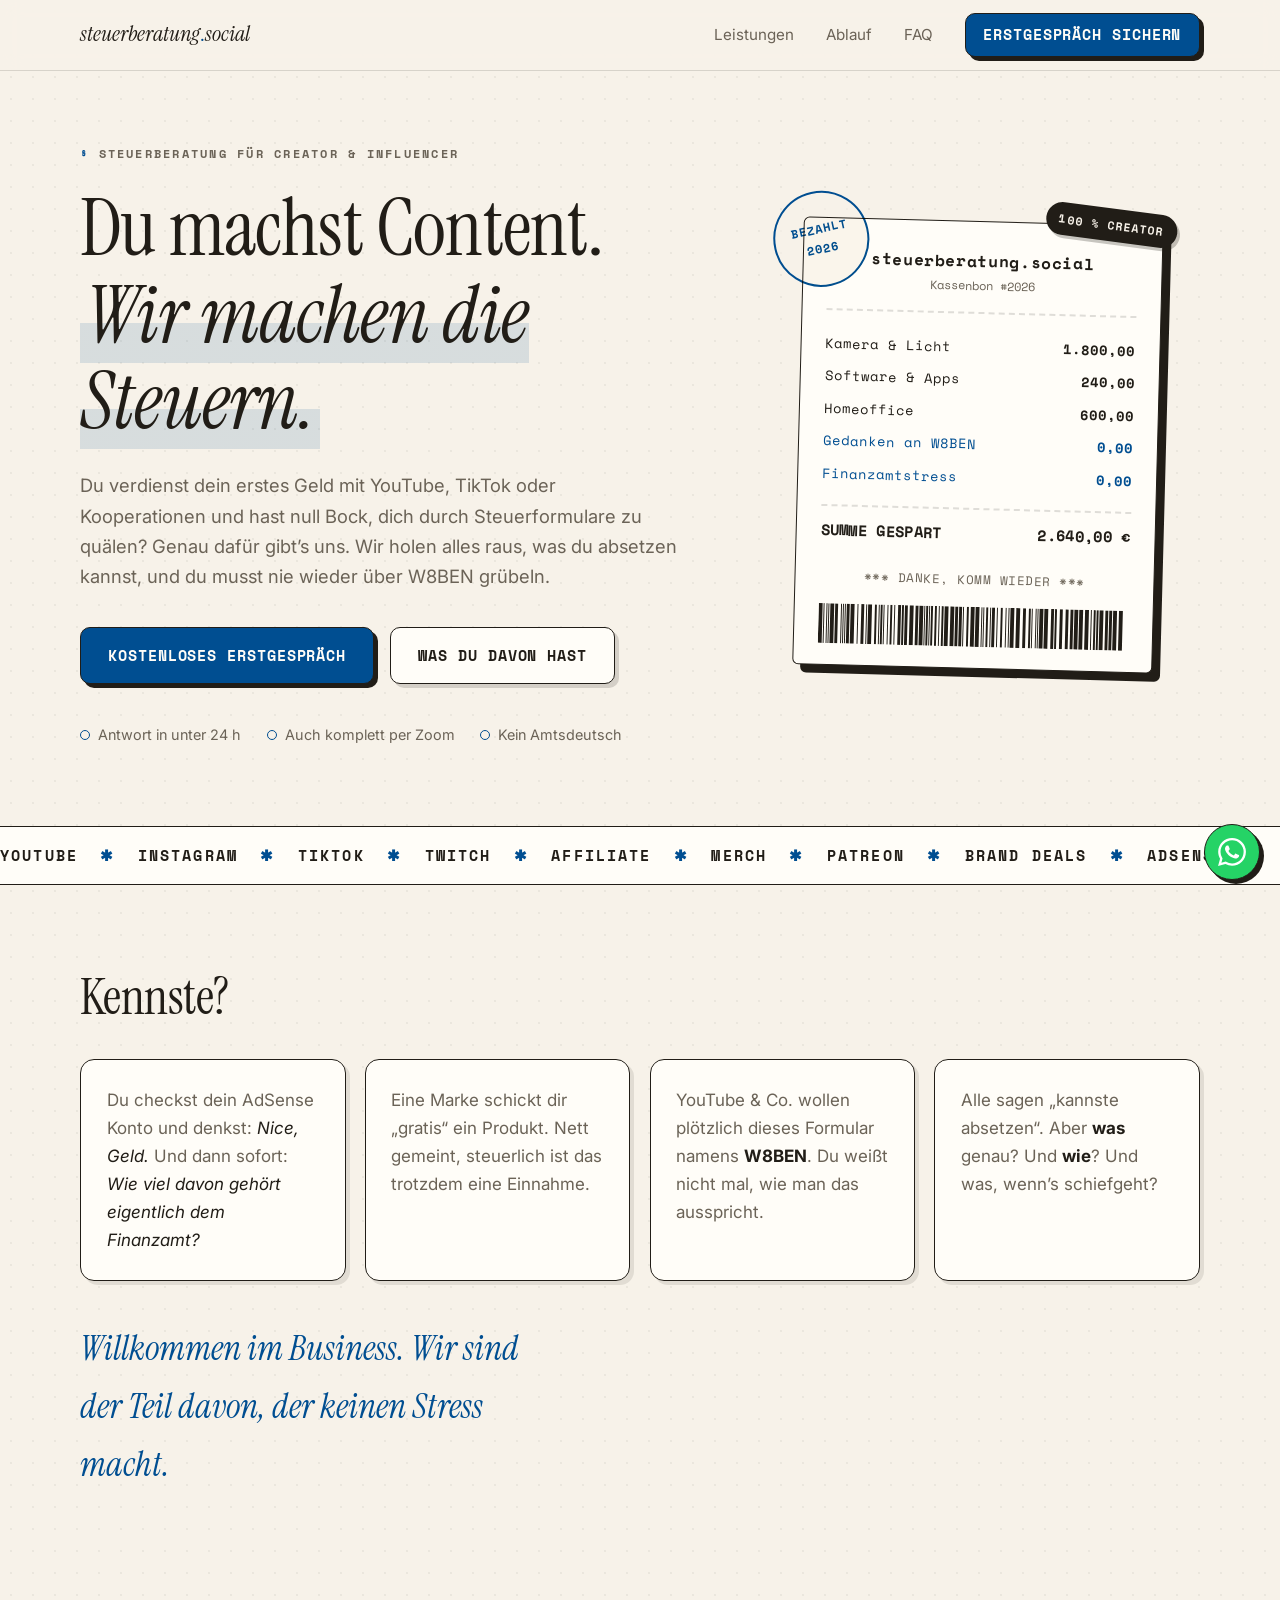
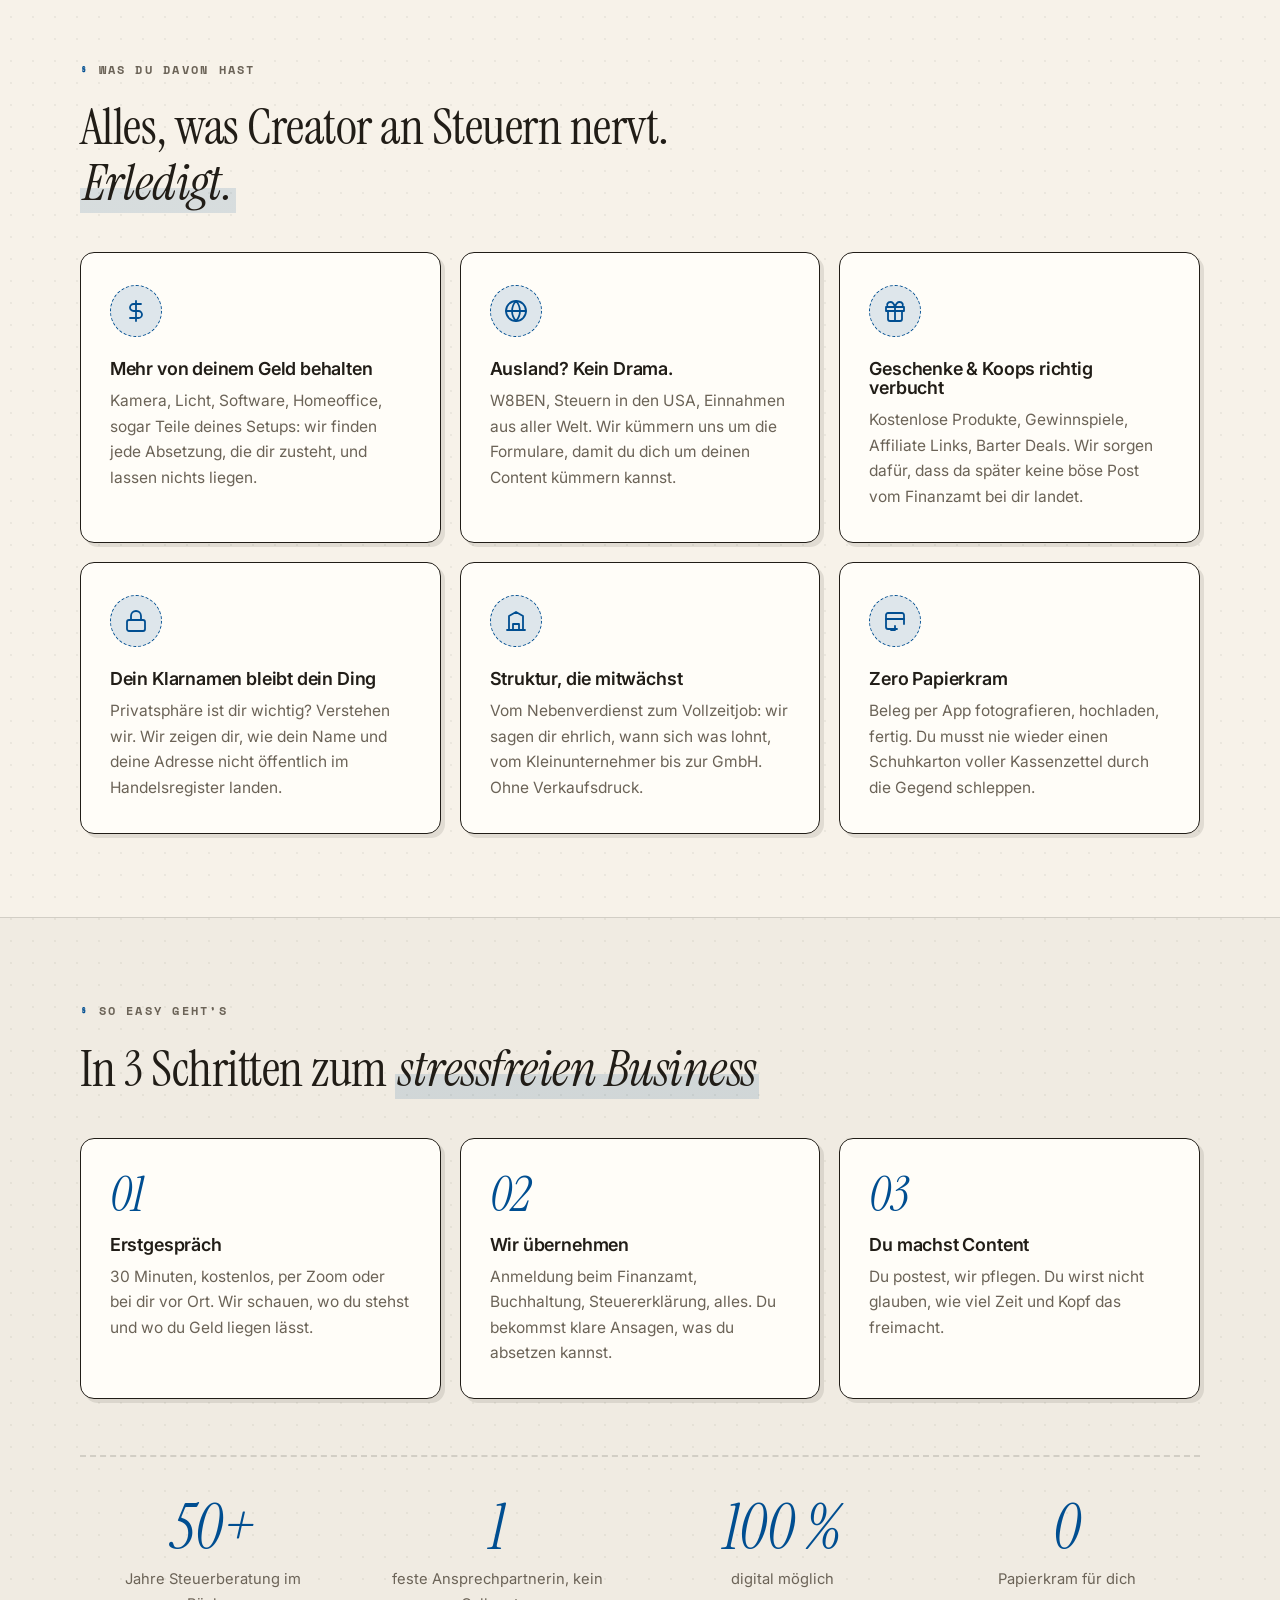
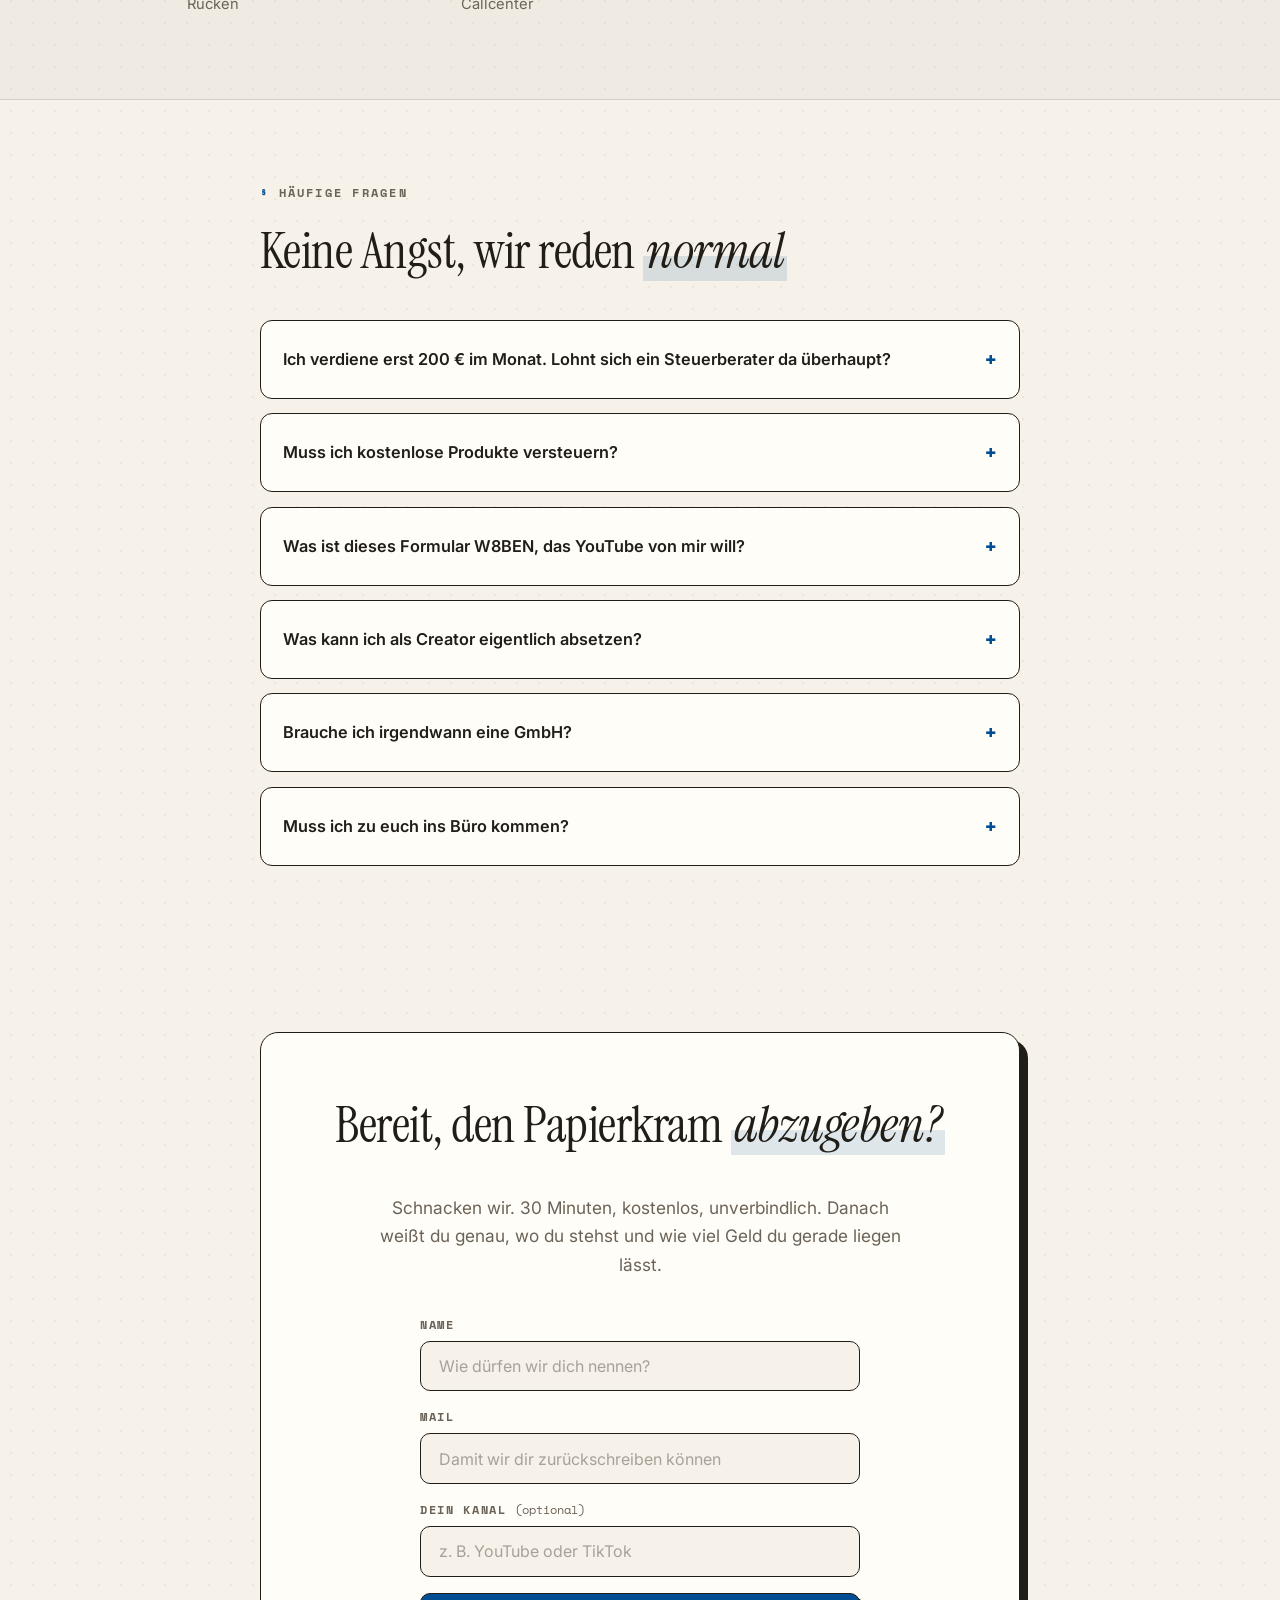
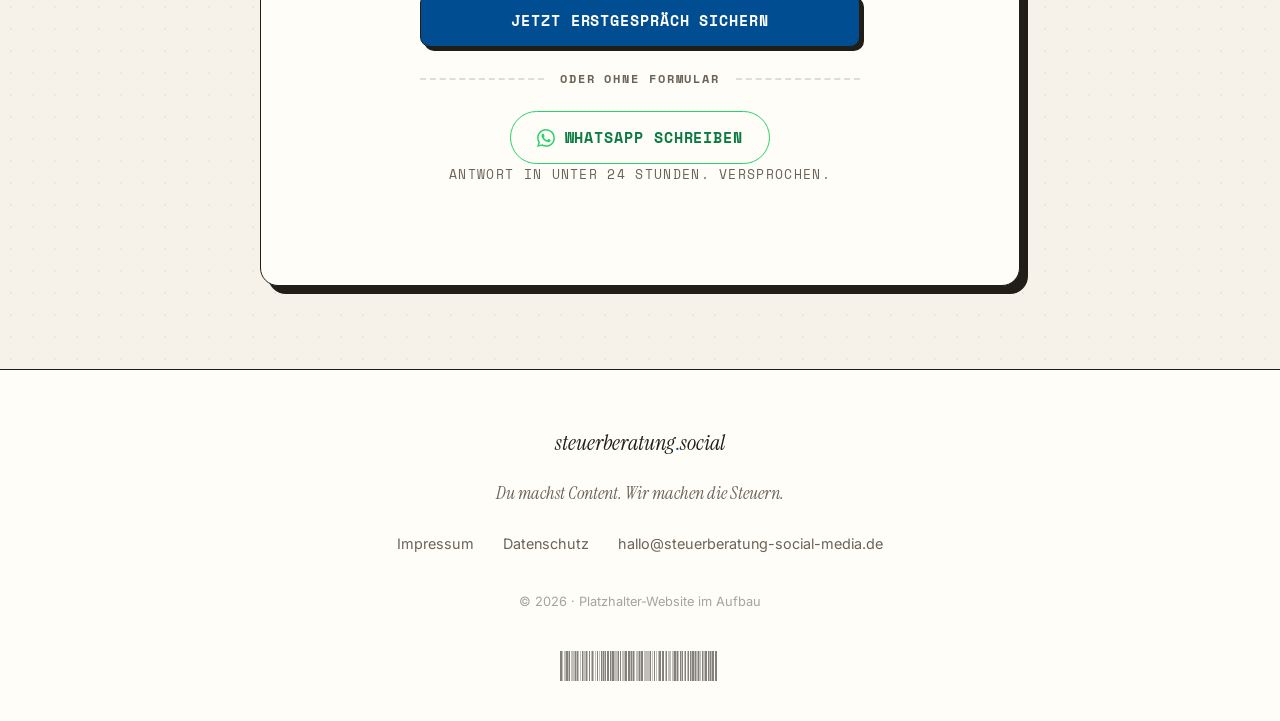
==== commit b94d7058: "Receipt verfeinert: SVG-Barcode, Stempel in die Ecke, WhatsApp-Button als dezente Pill" ====
--- a/index.html
+++ b/index.html
@@ -69,7 +69,7 @@
             <span>2.640,00&nbsp;€</span>
           </div>
           <p class="receipt__thanks">*** DANKE, KOMM WIEDER ***</p>
-          <div class="receipt__barcode" aria-hidden="true"></div>
+          <svg class="barcode receipt__barcode" viewBox="0 0 320 64" preserveAspectRatio="none" aria-hidden="true"><path fill="currentColor" d="M0 0h4v64h-4zM5 0h1v64h-1zM8 0h1v64h-1zM10 0h1v64h-1zM12 0h4v64h-4zM17 0h3v64h-3zM23 0h1v64h-1zM25 0h1v64h-1zM27 0h1v64h-1zM29 0h3v64h-3zM33 0h4v64h-4zM40 0h1v64h-1zM44 0h3v64h-3zM49 0h1v64h-1zM51 0h4v64h-4zM58 0h2v64h-2zM62 0h1v64h-1zM64 0h2v64h-2zM67 0h1v64h-1zM71 0h1v64h-1zM74 0h2v64h-2zM78 0h1v64h-1zM82 0h3v64h-3zM86 0h2v64h-2zM89 0h3v64h-3zM94 0h4v64h-4zM100 0h3v64h-3zM104 0h4v64h-4zM109 0h1v64h-1zM111 0h2v64h-2zM114 0h1v64h-1zM116 0h2v64h-2zM120 0h2v64h-2zM124 0h1v64h-1zM127 0h2v64h-2zM130 0h4v64h-4zM136 0h4v64h-4zM141 0h3v64h-3zM145 0h3v64h-3zM149 0h1v64h-1zM153 0h2v64h-2zM157 0h4v64h-4zM162 0h4v64h-4zM168 0h1v64h-1zM170 0h1v64h-1zM173 0h2v64h-2zM177 0h1v64h-1zM179 0h3v64h-3zM184 0h1v64h-1zM188 0h2v64h-2zM193 0h1v64h-1zM196 0h1v64h-1zM198 0h4v64h-4zM204 0h4v64h-4zM211 0h3v64h-3zM217 0h2v64h-2zM220 0h1v64h-1zM224 0h1v64h-1zM226 0h1v64h-1zM228 0h4v64h-4zM233 0h4v64h-4zM240 0h3v64h-3zM244 0h2v64h-2zM249 0h3v64h-3zM255 0h3v64h-3zM260 0h3v64h-3zM264 0h4v64h-4zM269 0h4v64h-4zM275 0h4v64h-4zM281 0h1v64h-1zM284 0h2v64h-2zM287 0h2v64h-2zM290 0h4v64h-4zM296 0h3v64h-3zM300 0h3v64h-3zM304 0h4v64h-4zM310 0h4v64h-4z"/></svg>
         </div>
         <span class="receipt__stamp" aria-hidden="true">bezahlt<br>2026</span>
         <span class="sticker" aria-hidden="true">100&nbsp;% Creator</span>
@@ -250,7 +250,7 @@
       </form>
       <div class="cta__divider reveal" data-delay="3"><span>oder ohne Formular</span></div>
       <!-- TODO: Platzhalter Nummer 4915112345678 durch echte Nummer ersetzen (international, ohne +, ohne Nullen vorne) -->
-      <a class="btn btn--whatsapp btn--full reveal" data-delay="3" href="https://wa.me/4915112345678?text=Hi%2C%20ich%20w%C3%BCrde%20gerne%20ein%20kostenloses%20Erstgespr%C3%A4ch%20ausmachen.%20Es%20geht%20um%20Steuern%20f%C3%BCr%20meinen%20Kanal." target="_blank" rel="noopener">
+      <a class="btn btn--whatsapp reveal" data-delay="3" href="https://wa.me/4915112345678?text=Hi%2C%20ich%20w%C3%BCrde%20gerne%20ein%20kostenloses%20Erstgespr%C3%A4ch%20ausmachen.%20Es%20geht%20um%20Steuern%20f%C3%BCr%20meinen%20Kanal." target="_blank" rel="noopener">
         <svg viewBox="0 0 24 24" fill="currentColor" aria-hidden="true"><path d="M17.472 14.382c-.297-.149-1.758-.867-2.03-.967-.273-.099-.471-.148-.67.15-.197.297-.767.966-.94 1.164-.173.199-.347.223-.644.075-.297-.15-1.255-.463-2.39-1.475-.883-.788-1.48-1.761-1.653-2.059-.173-.297-.018-.458.13-.606.134-.133.298-.347.446-.52.149-.174.198-.298.298-.497.099-.198.05-.371-.025-.52-.075-.149-.669-1.612-.916-2.207-.242-.579-.487-.5-.669-.51-.173-.008-.371-.01-.57-.01-.198 0-.52.074-.792.372-.272.297-1.04 1.016-1.04 2.479 0 1.462 1.065 2.875 1.213 3.074.149.198 2.096 3.2 5.077 4.487.709.306 1.262.489 1.694.625.712.227 1.36.195 1.871.118.571-.085 1.758-.719 2.006-1.413.248-.694.248-1.289.173-1.413-.074-.124-.272-.198-.57-.347m-5.421 7.403h-.004a9.87 9.87 0 01-5.031-1.378l-.361-.214-3.741.982.998-3.648-.235-.374a9.86 9.86 0 01-1.51-5.26c.001-5.45 4.436-9.884 9.888-9.884 2.64 0 5.122 1.03 6.988 2.898a9.825 9.825 0 012.893 6.994c-.003 5.45-4.437 9.884-9.885 9.884m8.413-18.297A11.815 11.815 0 0012.05 0C5.495 0 .16 5.335.157 11.892c0 2.096.547 4.142 1.588 5.945L.057 24l6.305-1.654a11.882 11.882 0 005.683 1.448h.005c6.554 0 11.89-5.335 11.893-11.893a11.821 11.821 0 00-3.48-8.413"/></svg>
         WhatsApp schreiben
       </a>
@@ -269,7 +269,7 @@
         <a href="mailto:hallo@steuerberatung-social-media.de">hallo@steuerberatung-social-media.de</a>
       </nav>
       <p class="footer__note">© 2026 · Platzhalter-Website im Aufbau</p>
-      <div class="footer__barcode" aria-hidden="true"></div>
+      <svg class="barcode footer__barcode" viewBox="0 0 320 64" preserveAspectRatio="none" aria-hidden="true"><path fill="currentColor" d="M0 0h4v64h-4zM5 0h1v64h-1zM8 0h1v64h-1zM10 0h1v64h-1zM12 0h4v64h-4zM17 0h3v64h-3zM23 0h1v64h-1zM25 0h1v64h-1zM27 0h1v64h-1zM29 0h3v64h-3zM33 0h4v64h-4zM40 0h1v64h-1zM44 0h3v64h-3zM49 0h1v64h-1zM51 0h4v64h-4zM58 0h2v64h-2zM62 0h1v64h-1zM64 0h2v64h-2zM67 0h1v64h-1zM71 0h1v64h-1zM74 0h2v64h-2zM78 0h1v64h-1zM82 0h3v64h-3zM86 0h2v64h-2zM89 0h3v64h-3zM94 0h4v64h-4zM100 0h3v64h-3zM104 0h4v64h-4zM109 0h1v64h-1zM111 0h2v64h-2zM114 0h1v64h-1zM116 0h2v64h-2zM120 0h2v64h-2zM124 0h1v64h-1zM127 0h2v64h-2zM130 0h4v64h-4zM136 0h4v64h-4zM141 0h3v64h-3zM145 0h3v64h-3zM149 0h1v64h-1zM153 0h2v64h-2zM157 0h4v64h-4zM162 0h4v64h-4zM168 0h1v64h-1zM170 0h1v64h-1zM173 0h2v64h-2zM177 0h1v64h-1zM179 0h3v64h-3zM184 0h1v64h-1zM188 0h2v64h-2zM193 0h1v64h-1zM196 0h1v64h-1zM198 0h4v64h-4zM204 0h4v64h-4zM211 0h3v64h-3zM217 0h2v64h-2zM220 0h1v64h-1zM224 0h1v64h-1zM226 0h1v64h-1zM228 0h4v64h-4zM233 0h4v64h-4zM240 0h3v64h-3zM244 0h2v64h-2zM249 0h3v64h-3zM255 0h3v64h-3zM260 0h3v64h-3zM264 0h4v64h-4zM269 0h4v64h-4zM275 0h4v64h-4zM281 0h1v64h-1zM284 0h2v64h-2zM287 0h2v64h-2zM290 0h4v64h-4zM296 0h3v64h-3zM300 0h3v64h-3zM304 0h4v64h-4zM310 0h4v64h-4z"/></svg>
     </div>
   </footer>
 
--- a/css/style.css
+++ b/css/style.css
@@ -12,6 +12,7 @@
   --blue: #004e91;
   --blue-soft: rgba(0, 78, 145, 0.13);
   --wa: #25d366;
+  --wa-dark: #0b7a43;
   --radius: 14px;
   --font-display: "Instrument Serif", Georgia, serif;
   --font-body: "Inter", system-ui, sans-serif;
@@ -150,21 +151,24 @@
   box-shadow: 6px 6px 0 rgba(33, 29, 23, 0.22);
 }
 
+/* Dezente Pill-Variante für WhatsApp (Alternative zum Formular) */
 .btn--whatsapp {
-  background: var(--wa);
-  color: #fff;
-  box-shadow: 4px 4px 0 var(--ink);
-}
+  background: var(--card);
+  border-color: var(--wa);
+  color: var(--wa-dark);
+  border-radius: 999px;
+  box-shadow: none;
+  padding: 0.8rem 1.6rem;
+}
+
+.btn--whatsapp svg { color: var(--wa); }
 
 .btn--whatsapp:hover {
-  transform: translate(-2px, -2px);
-  box-shadow: 6px 6px 0 var(--ink);
-}
-
-.btn--whatsapp:active {
-  transform: translate(2px, 2px);
-  box-shadow: 1px 1px 0 var(--ink);
-}
+  background: rgba(37, 211, 102, 0.12);
+  transform: translateY(-1px);
+}
+
+.btn--whatsapp:active { transform: none; }
 
 .btn--small { padding: 0.55rem 1.1rem; font-size: 0.82rem; }
 .btn--full { width: 100%; }
@@ -377,30 +381,30 @@
   margin: 0.9rem 0 1rem;
 }
 
+/* Barcode als SVG, keine Gradient-Artefakte */
+.barcode {
+  display: block;
+  color: var(--ink);
+}
+
 .receipt__barcode {
+  width: 100%;
   height: 40px;
-  background: repeating-linear-gradient(
-    90deg,
-    var(--ink) 0 2px, transparent 2px 5px,
-    var(--ink) 5px 6px, transparent 6px 9px,
-    var(--ink) 9px 12px, transparent 12px 14px,
-    var(--ink) 14px 15px, transparent 15px 19px
-  );
-}
-
-/* Stempel auf dem Bon */
+}
+
+/* Stempel oben links auf die Bon-Ecke */
 .receipt__stamp {
   position: absolute;
-  top: 42%;
-  left: -34px;
-  width: 104px;
-  height: 104px;
+  top: -26px;
+  left: -30px;
+  width: 96px;
+  height: 96px;
   border: 2.5px solid var(--blue);
   border-radius: 50%;
   color: var(--blue);
   font-family: var(--font-mono);
   font-weight: 700;
-  font-size: 0.78rem;
+  font-size: 0.74rem;
   text-transform: uppercase;
   letter-spacing: 0.1em;
   text-align: center;
@@ -846,13 +850,6 @@
   width: 160px;
   height: 30px;
   margin-top: 1.4rem;
-  background: repeating-linear-gradient(
-    90deg,
-    var(--ink) 0 2px, transparent 2px 5px,
-    var(--ink) 5px 6px, transparent 6px 9px,
-    var(--ink) 9px 12px, transparent 12px 14px,
-    var(--ink) 14px 15px, transparent 15px 19px
-  );
   opacity: 0.55;
 }
 
@@ -932,7 +929,7 @@
 
   .hero__cta .btn { width: 100%; }
 
-  .receipt__stamp { left: auto; right: -20px; top: 46%; }
+  .receipt__stamp { left: -8px; top: -24px; }
 
   .wa-float { right: 16px; bottom: 16px; }
 }
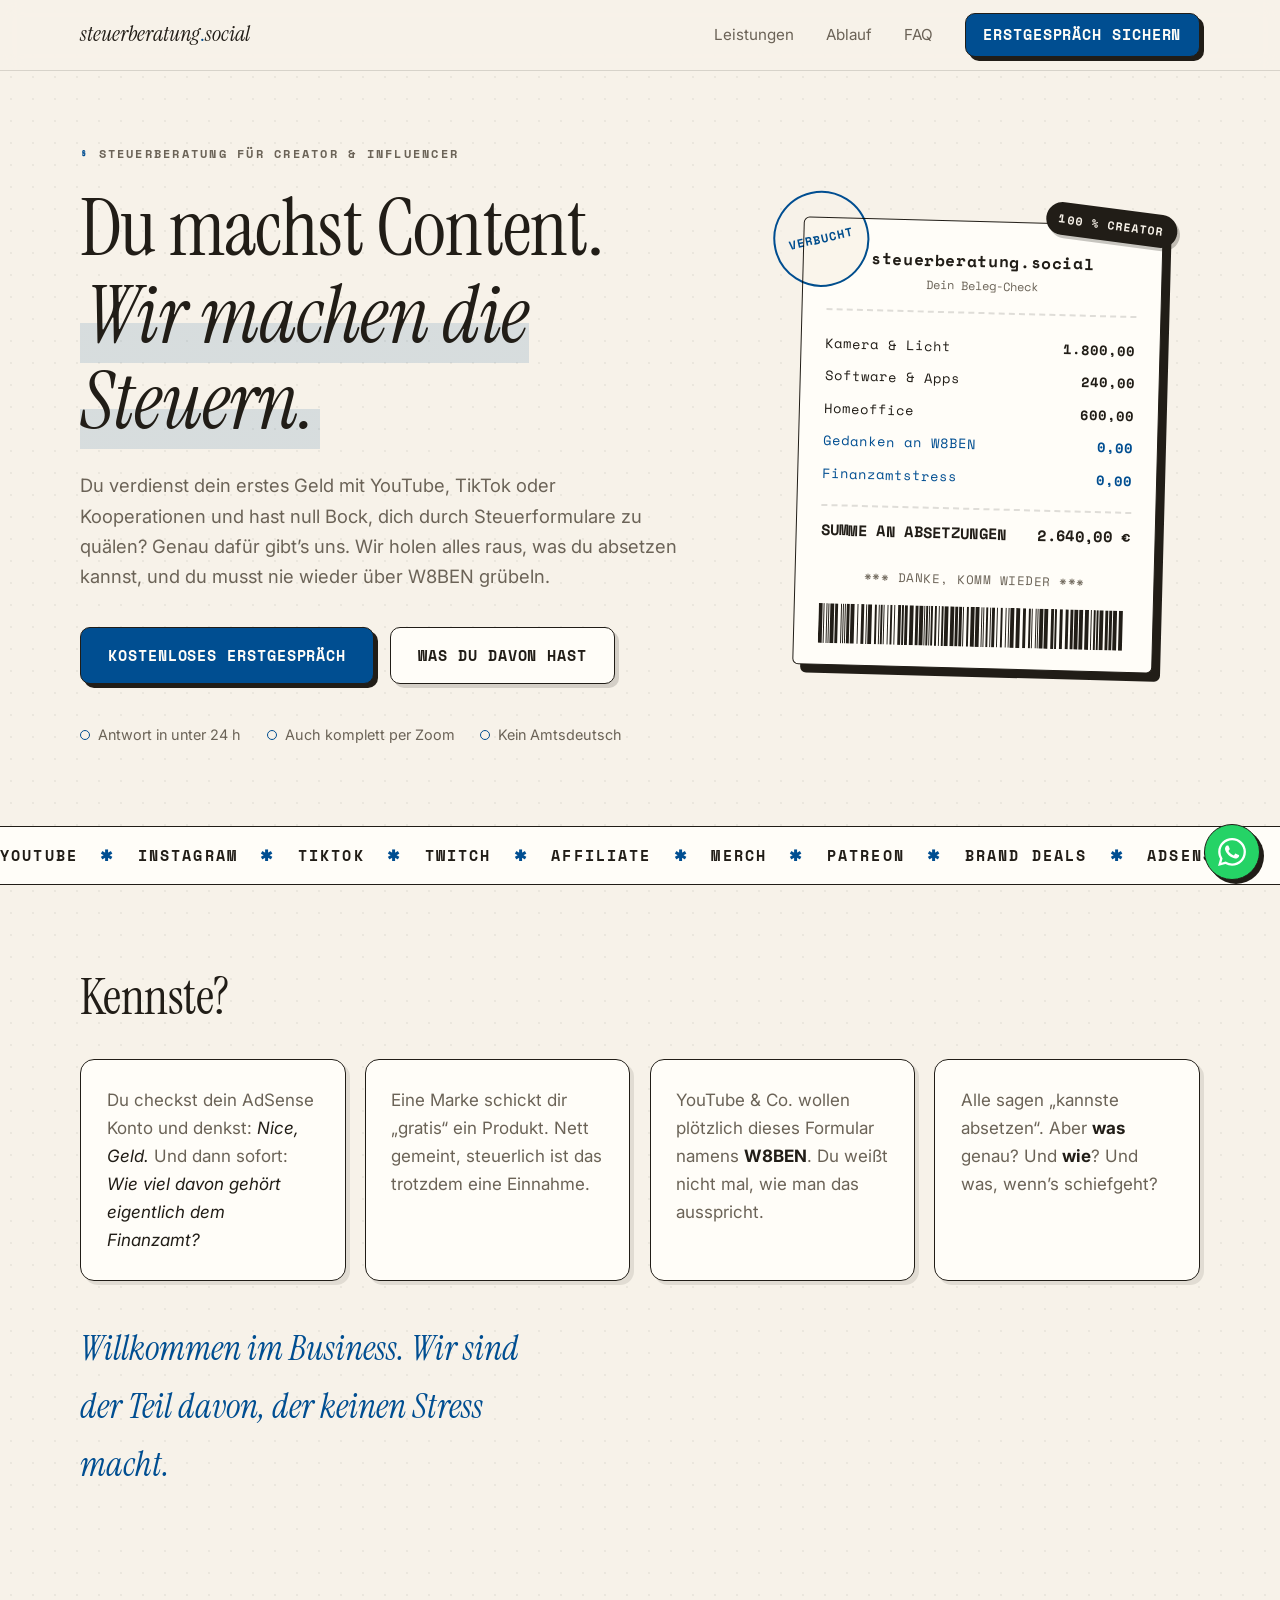
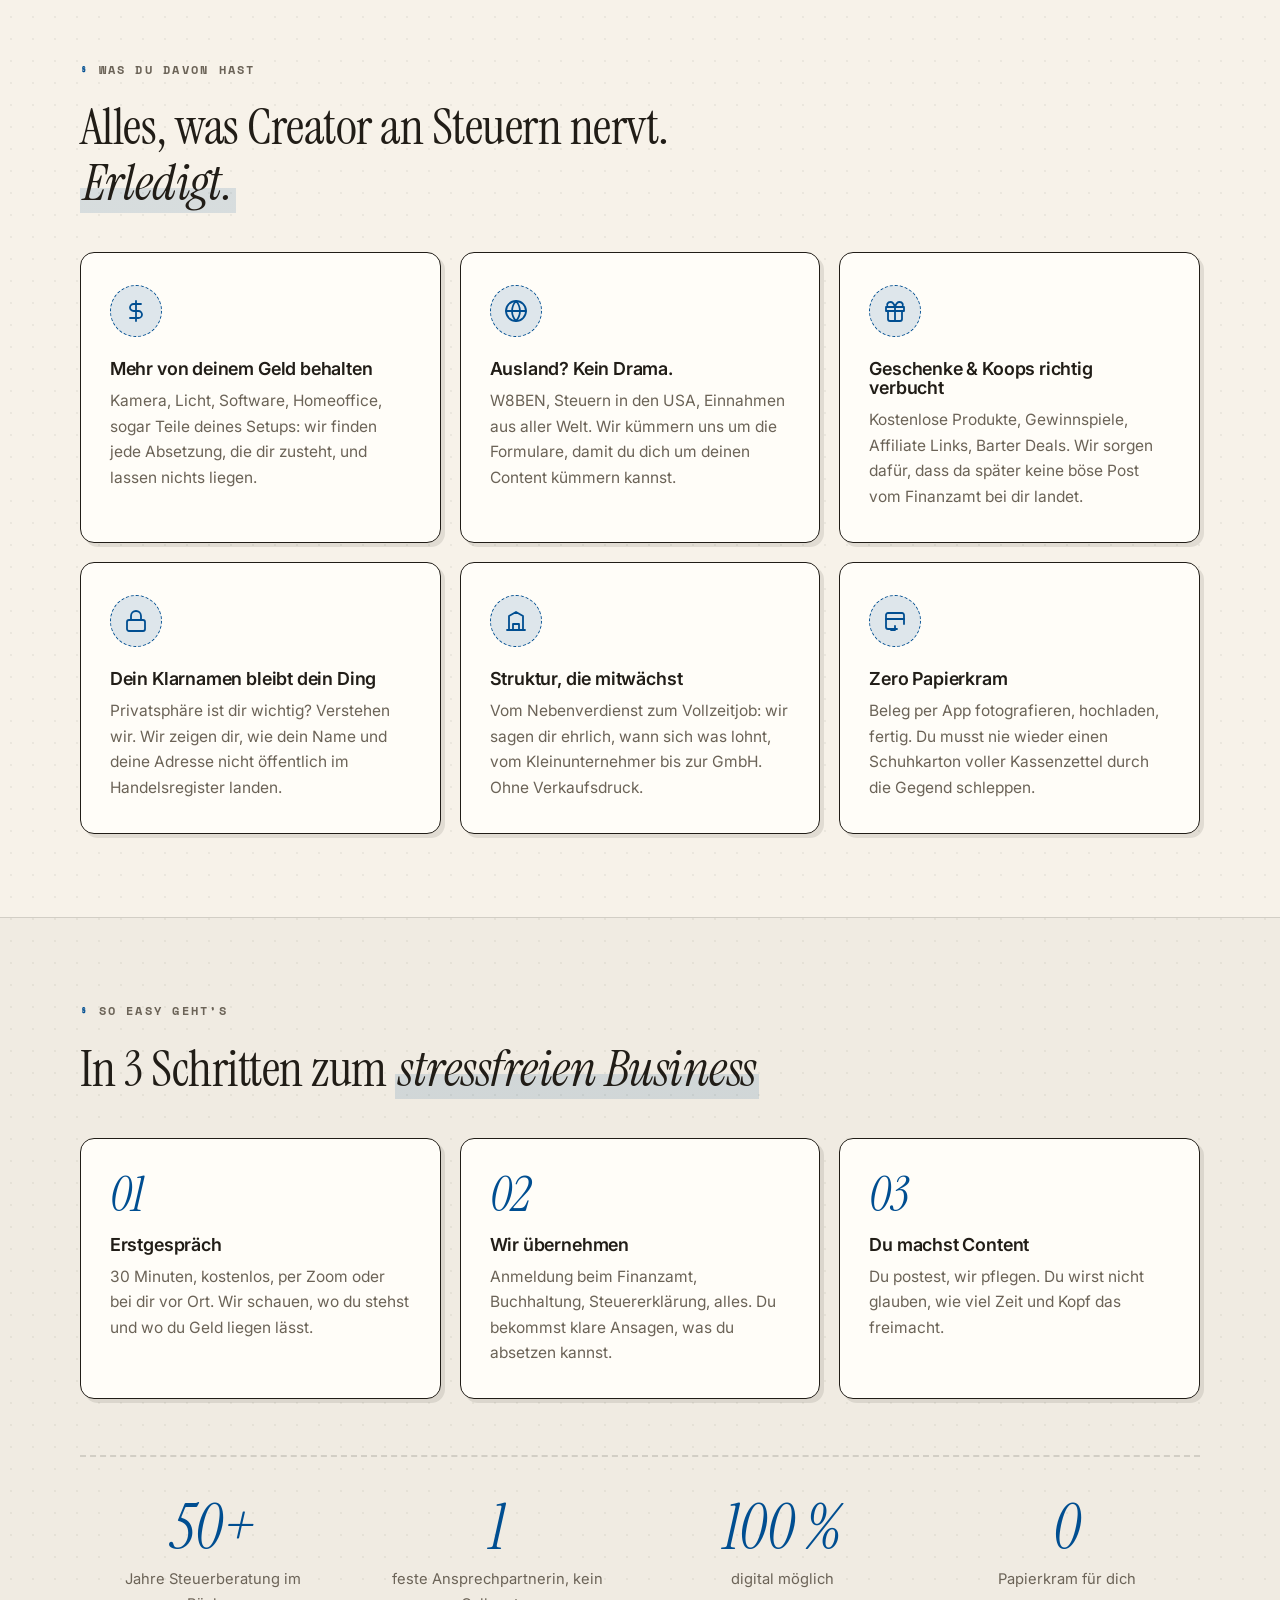
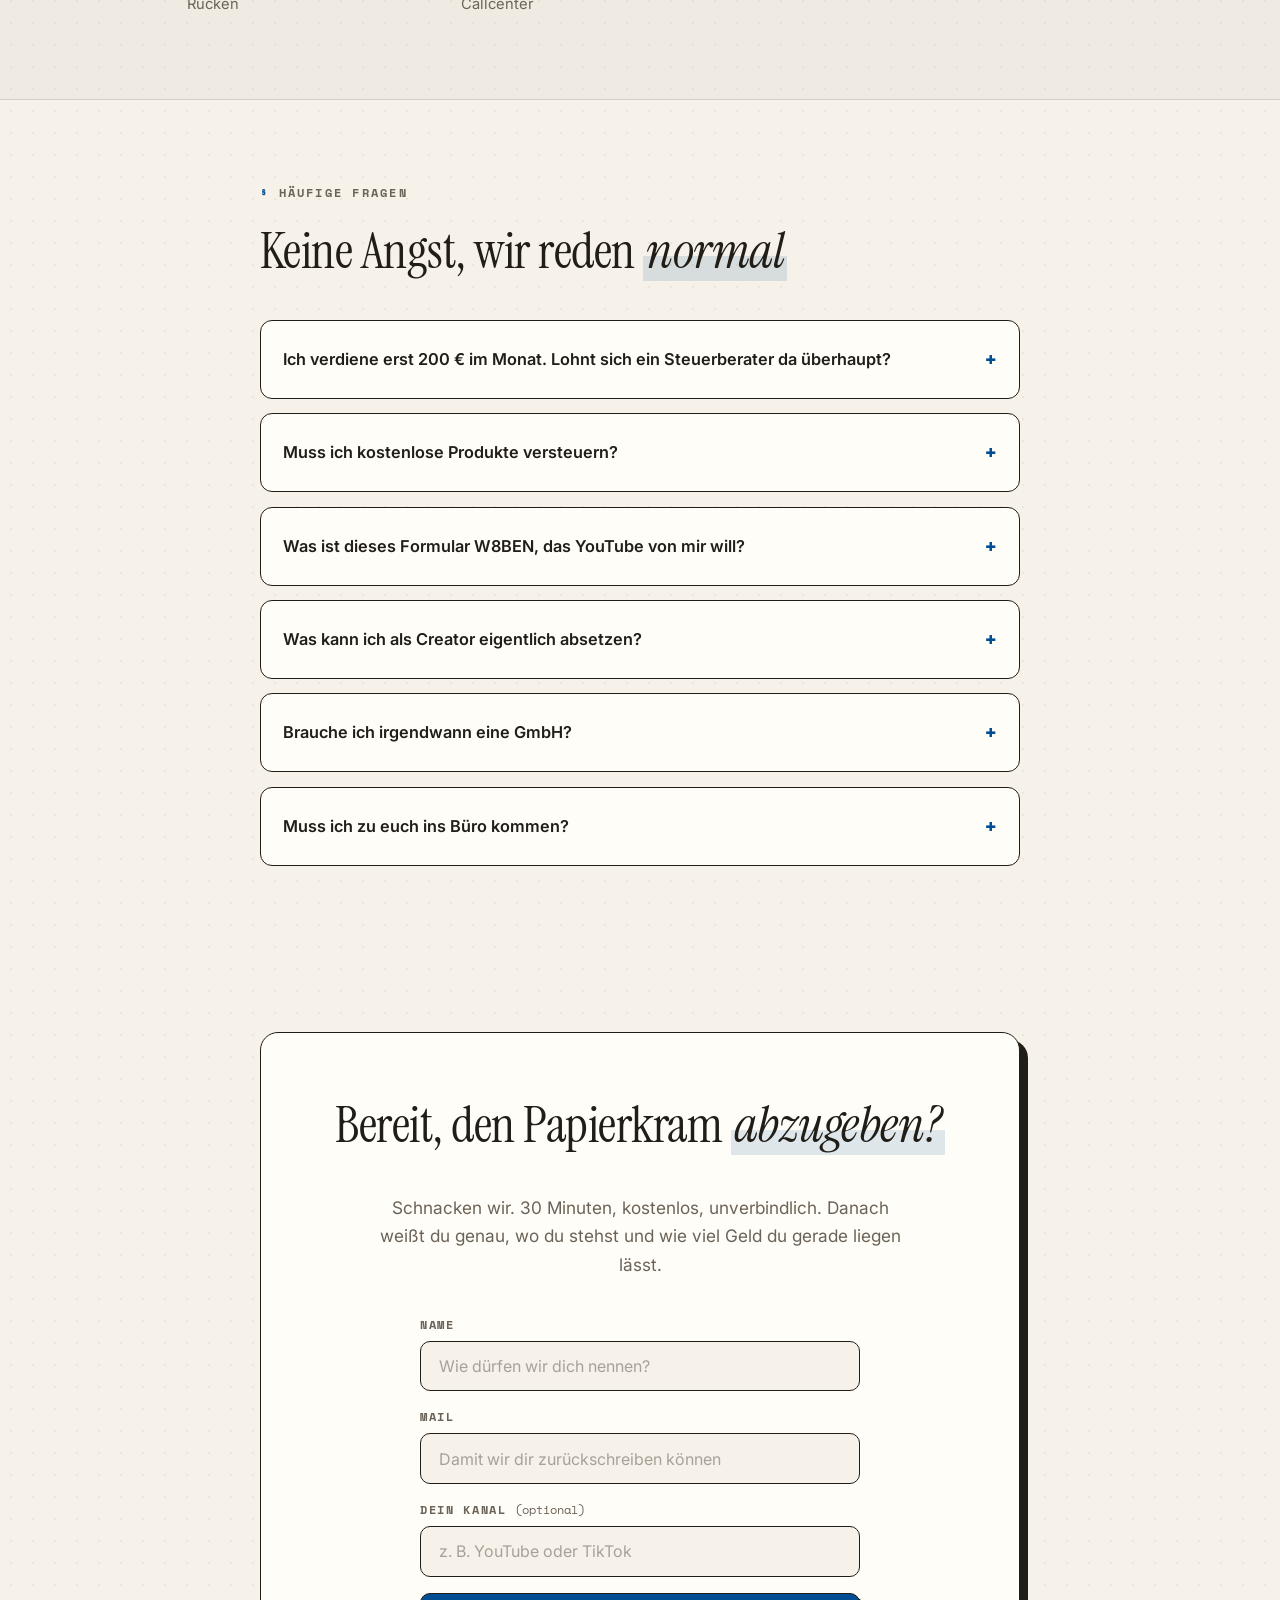
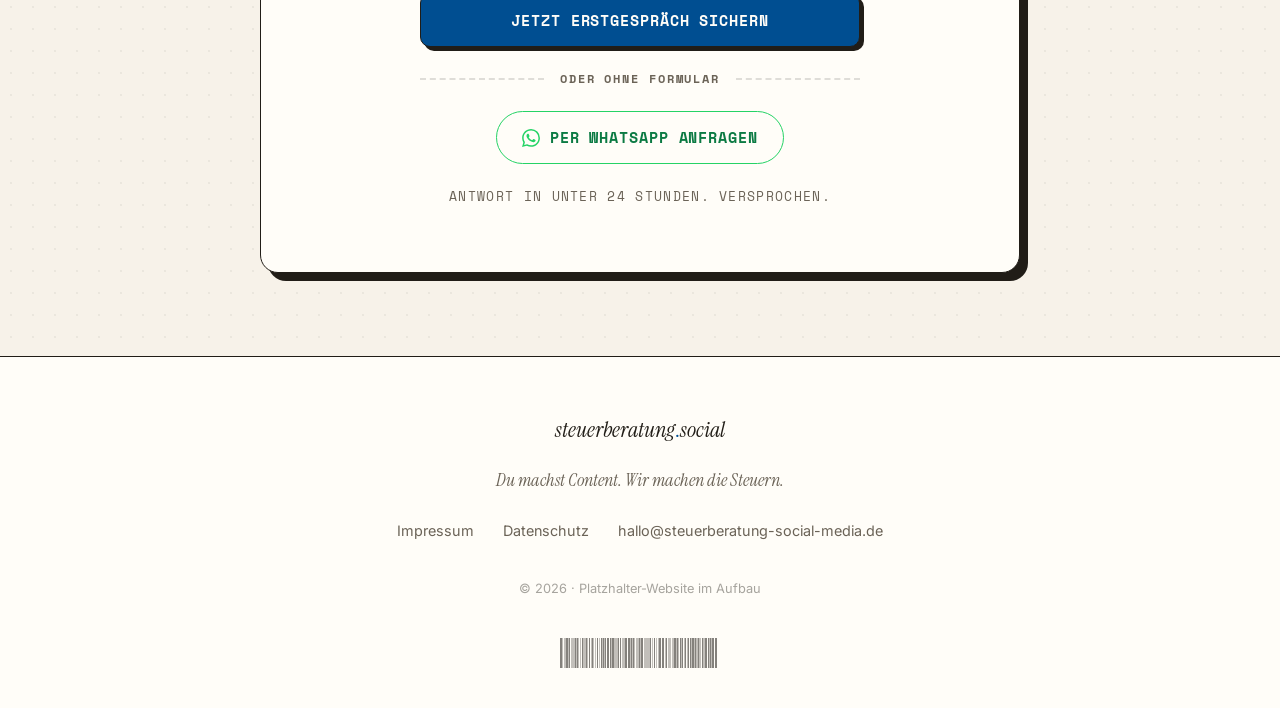
==== commit ccf23cec: "Kassenbon und WhatsApp-Kontakt überarbeiten" ====
--- a/index.html
+++ b/index.html
@@ -55,7 +55,7 @@
         <div class="receipt">
           <div class="receipt__head">
             <strong>steuerberatung.social</strong>
-            <span>Kassenbon #2026</span>
+            <span>Dein Beleg-Check</span>
           </div>
           <ul class="receipt__lines">
             <li><span>Kamera &amp; Licht</span><span>1.800,00</span></li>
@@ -65,13 +65,13 @@
             <li class="is-free"><span>Finanzamtstress</span><span>0,00</span></li>
           </ul>
           <div class="receipt__total">
-            <span>SUMME GESPART</span>
+            <span>SUMME AN ABSETZUNGEN</span>
             <span>2.640,00&nbsp;€</span>
           </div>
           <p class="receipt__thanks">*** DANKE, KOMM WIEDER ***</p>
           <svg class="barcode receipt__barcode" viewBox="0 0 320 64" preserveAspectRatio="none" aria-hidden="true"><path fill="currentColor" d="M0 0h4v64h-4zM5 0h1v64h-1zM8 0h1v64h-1zM10 0h1v64h-1zM12 0h4v64h-4zM17 0h3v64h-3zM23 0h1v64h-1zM25 0h1v64h-1zM27 0h1v64h-1zM29 0h3v64h-3zM33 0h4v64h-4zM40 0h1v64h-1zM44 0h3v64h-3zM49 0h1v64h-1zM51 0h4v64h-4zM58 0h2v64h-2zM62 0h1v64h-1zM64 0h2v64h-2zM67 0h1v64h-1zM71 0h1v64h-1zM74 0h2v64h-2zM78 0h1v64h-1zM82 0h3v64h-3zM86 0h2v64h-2zM89 0h3v64h-3zM94 0h4v64h-4zM100 0h3v64h-3zM104 0h4v64h-4zM109 0h1v64h-1zM111 0h2v64h-2zM114 0h1v64h-1zM116 0h2v64h-2zM120 0h2v64h-2zM124 0h1v64h-1zM127 0h2v64h-2zM130 0h4v64h-4zM136 0h4v64h-4zM141 0h3v64h-3zM145 0h3v64h-3zM149 0h1v64h-1zM153 0h2v64h-2zM157 0h4v64h-4zM162 0h4v64h-4zM168 0h1v64h-1zM170 0h1v64h-1zM173 0h2v64h-2zM177 0h1v64h-1zM179 0h3v64h-3zM184 0h1v64h-1zM188 0h2v64h-2zM193 0h1v64h-1zM196 0h1v64h-1zM198 0h4v64h-4zM204 0h4v64h-4zM211 0h3v64h-3zM217 0h2v64h-2zM220 0h1v64h-1zM224 0h1v64h-1zM226 0h1v64h-1zM228 0h4v64h-4zM233 0h4v64h-4zM240 0h3v64h-3zM244 0h2v64h-2zM249 0h3v64h-3zM255 0h3v64h-3zM260 0h3v64h-3zM264 0h4v64h-4zM269 0h4v64h-4zM275 0h4v64h-4zM281 0h1v64h-1zM284 0h2v64h-2zM287 0h2v64h-2zM290 0h4v64h-4zM296 0h3v64h-3zM300 0h3v64h-3zM304 0h4v64h-4zM310 0h4v64h-4z"/></svg>
         </div>
-        <span class="receipt__stamp" aria-hidden="true">bezahlt<br>2026</span>
+        <span class="receipt__stamp" aria-hidden="true">verbucht</span>
         <span class="sticker" aria-hidden="true">100&nbsp;% Creator</span>
       </div>
     </div>
@@ -252,7 +252,7 @@
       <!-- TODO: Platzhalter Nummer 4915112345678 durch echte Nummer ersetzen (international, ohne +, ohne Nullen vorne) -->
       <a class="btn btn--whatsapp reveal" data-delay="3" href="https://wa.me/4915112345678?text=Hi%2C%20ich%20w%C3%BCrde%20gerne%20ein%20kostenloses%20Erstgespr%C3%A4ch%20ausmachen.%20Es%20geht%20um%20Steuern%20f%C3%BCr%20meinen%20Kanal." target="_blank" rel="noopener">
         <svg viewBox="0 0 24 24" fill="currentColor" aria-hidden="true"><path d="M17.472 14.382c-.297-.149-1.758-.867-2.03-.967-.273-.099-.471-.148-.67.15-.197.297-.767.966-.94 1.164-.173.199-.347.223-.644.075-.297-.15-1.255-.463-2.39-1.475-.883-.788-1.48-1.761-1.653-2.059-.173-.297-.018-.458.13-.606.134-.133.298-.347.446-.52.149-.174.198-.298.298-.497.099-.198.05-.371-.025-.52-.075-.149-.669-1.612-.916-2.207-.242-.579-.487-.5-.669-.51-.173-.008-.371-.01-.57-.01-.198 0-.52.074-.792.372-.272.297-1.04 1.016-1.04 2.479 0 1.462 1.065 2.875 1.213 3.074.149.198 2.096 3.2 5.077 4.487.709.306 1.262.489 1.694.625.712.227 1.36.195 1.871.118.571-.085 1.758-.719 2.006-1.413.248-.694.248-1.289.173-1.413-.074-.124-.272-.198-.57-.347m-5.421 7.403h-.004a9.87 9.87 0 01-5.031-1.378l-.361-.214-3.741.982.998-3.648-.235-.374a9.86 9.86 0 01-1.51-5.26c.001-5.45 4.436-9.884 9.888-9.884 2.64 0 5.122 1.03 6.988 2.898a9.825 9.825 0 012.893 6.994c-.003 5.45-4.437 9.884-9.885 9.884m8.413-18.297A11.815 11.815 0 0012.05 0C5.495 0 .16 5.335.157 11.892c0 2.096.547 4.142 1.588 5.945L.057 24l6.305-1.654a11.882 11.882 0 005.683 1.448h.005c6.554 0 11.89-5.335 11.893-11.893a11.821 11.821 0 00-3.48-8.413"/></svg>
-        WhatsApp schreiben
+        Per WhatsApp anfragen
       </a>
       <p class="cta__micro reveal" data-delay="4">Antwort in unter 24 Stunden. Versprochen.</p>
     </div>
--- a/css/style.css
+++ b/css/style.css
@@ -762,8 +762,8 @@
   border-top: 2px dashed var(--ink-soft);
 }
 
-.cta__micro {
-  margin-top: 1.4rem;
+.cta .cta__micro {
+  margin: 1.4rem auto 0;
   font-family: var(--font-mono);
   font-size: 0.82rem !important;
   text-transform: uppercase;
